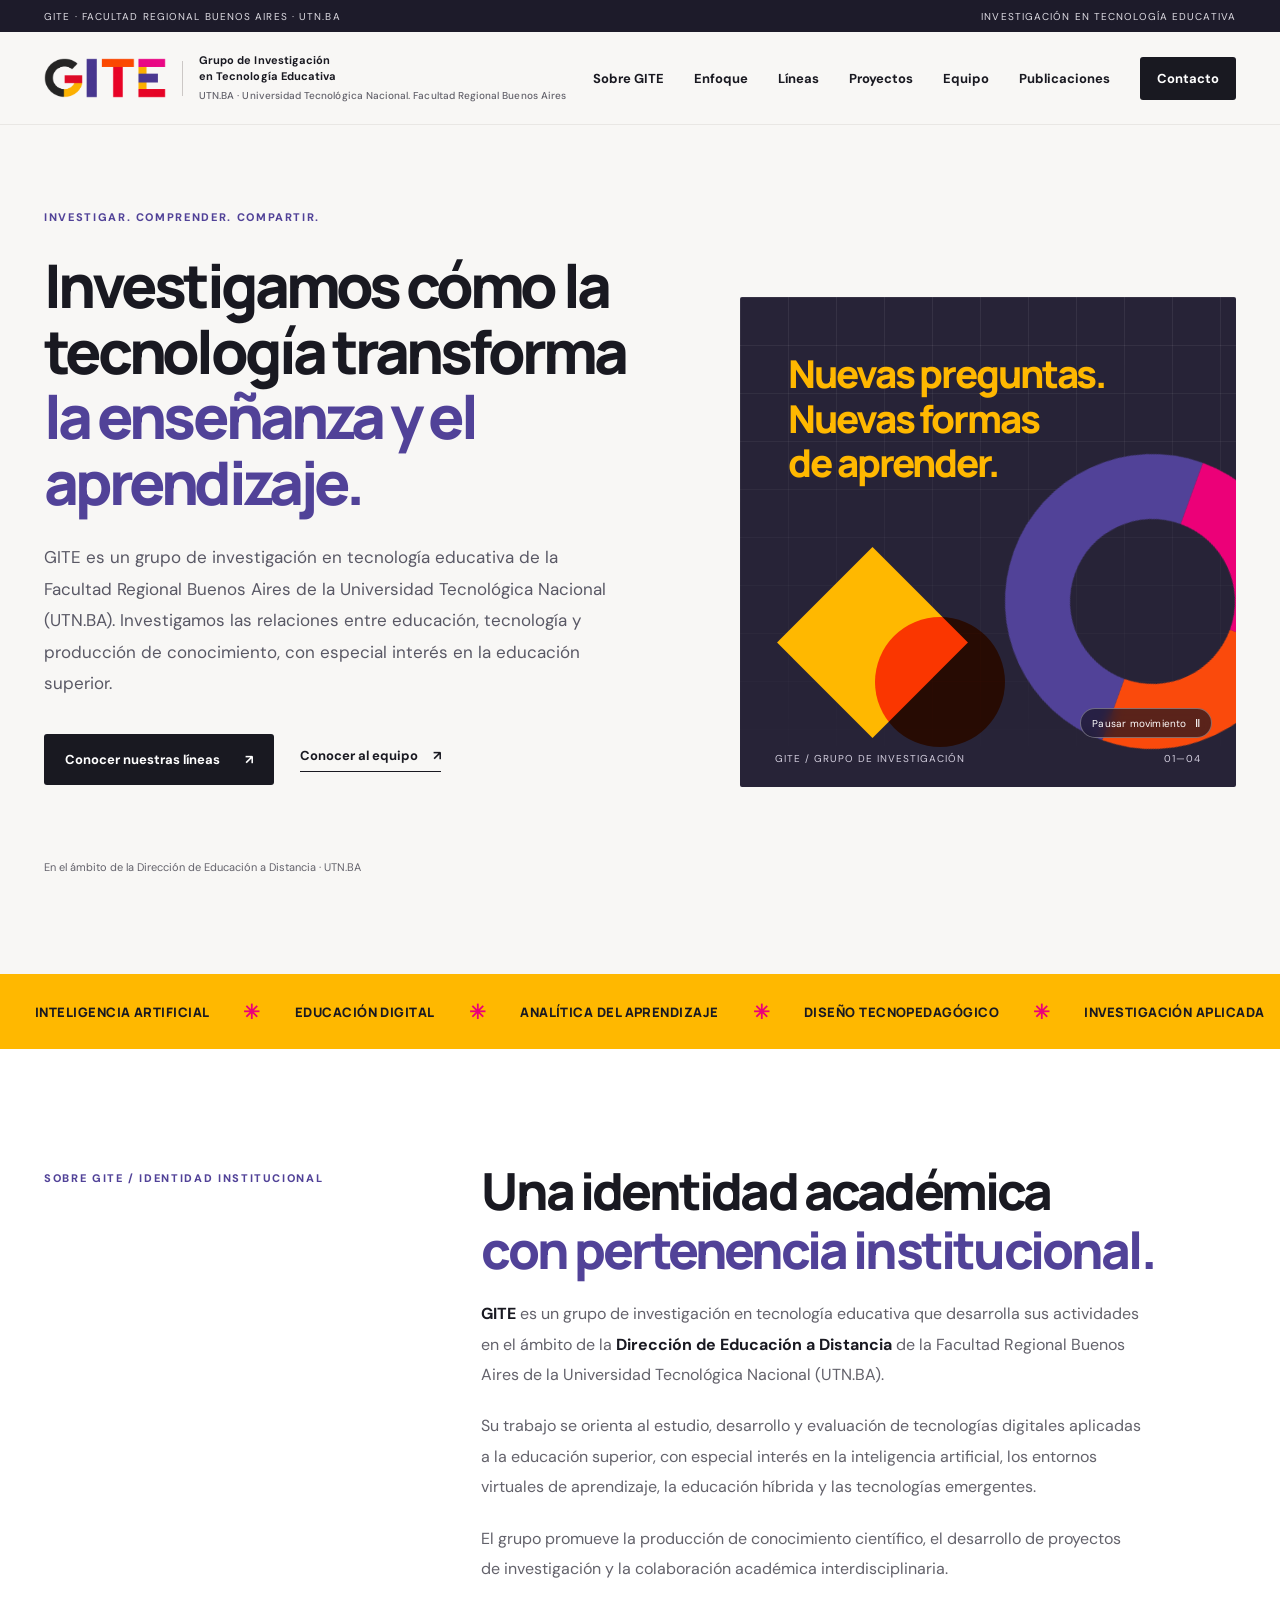
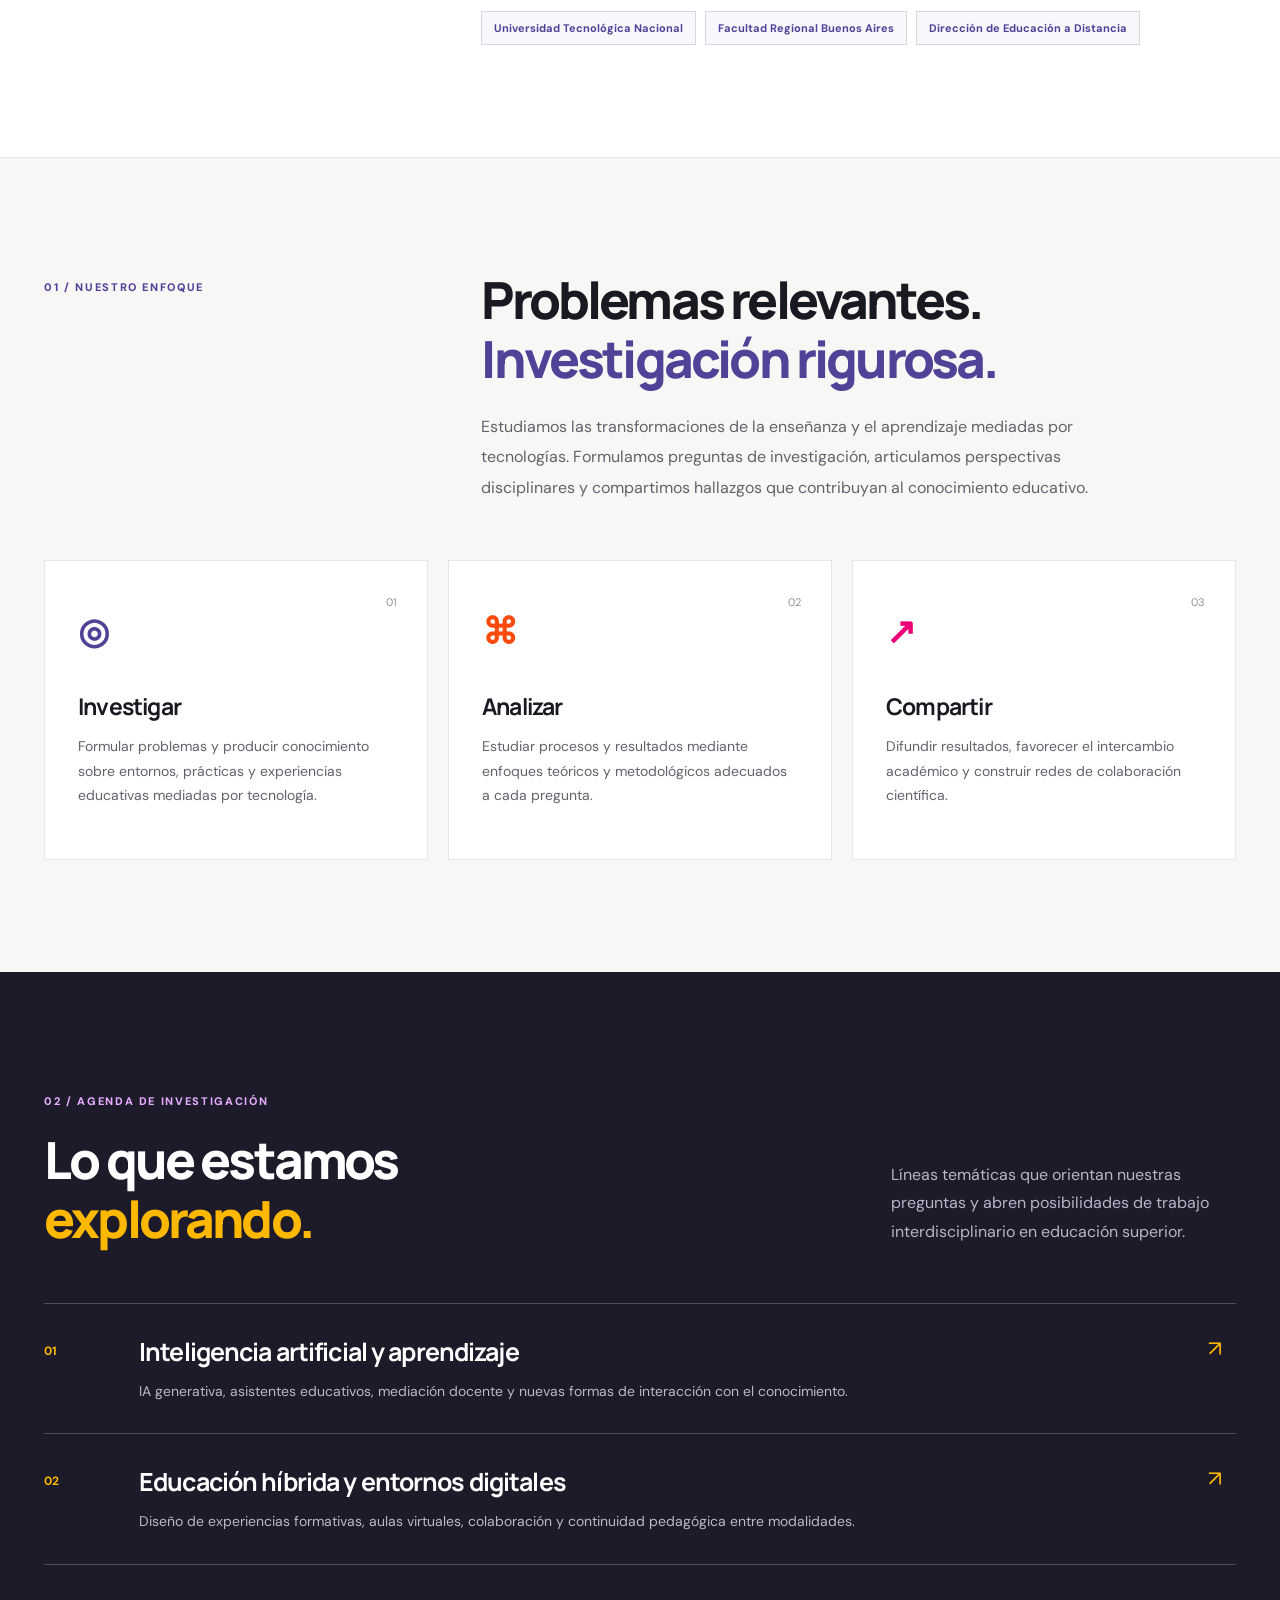
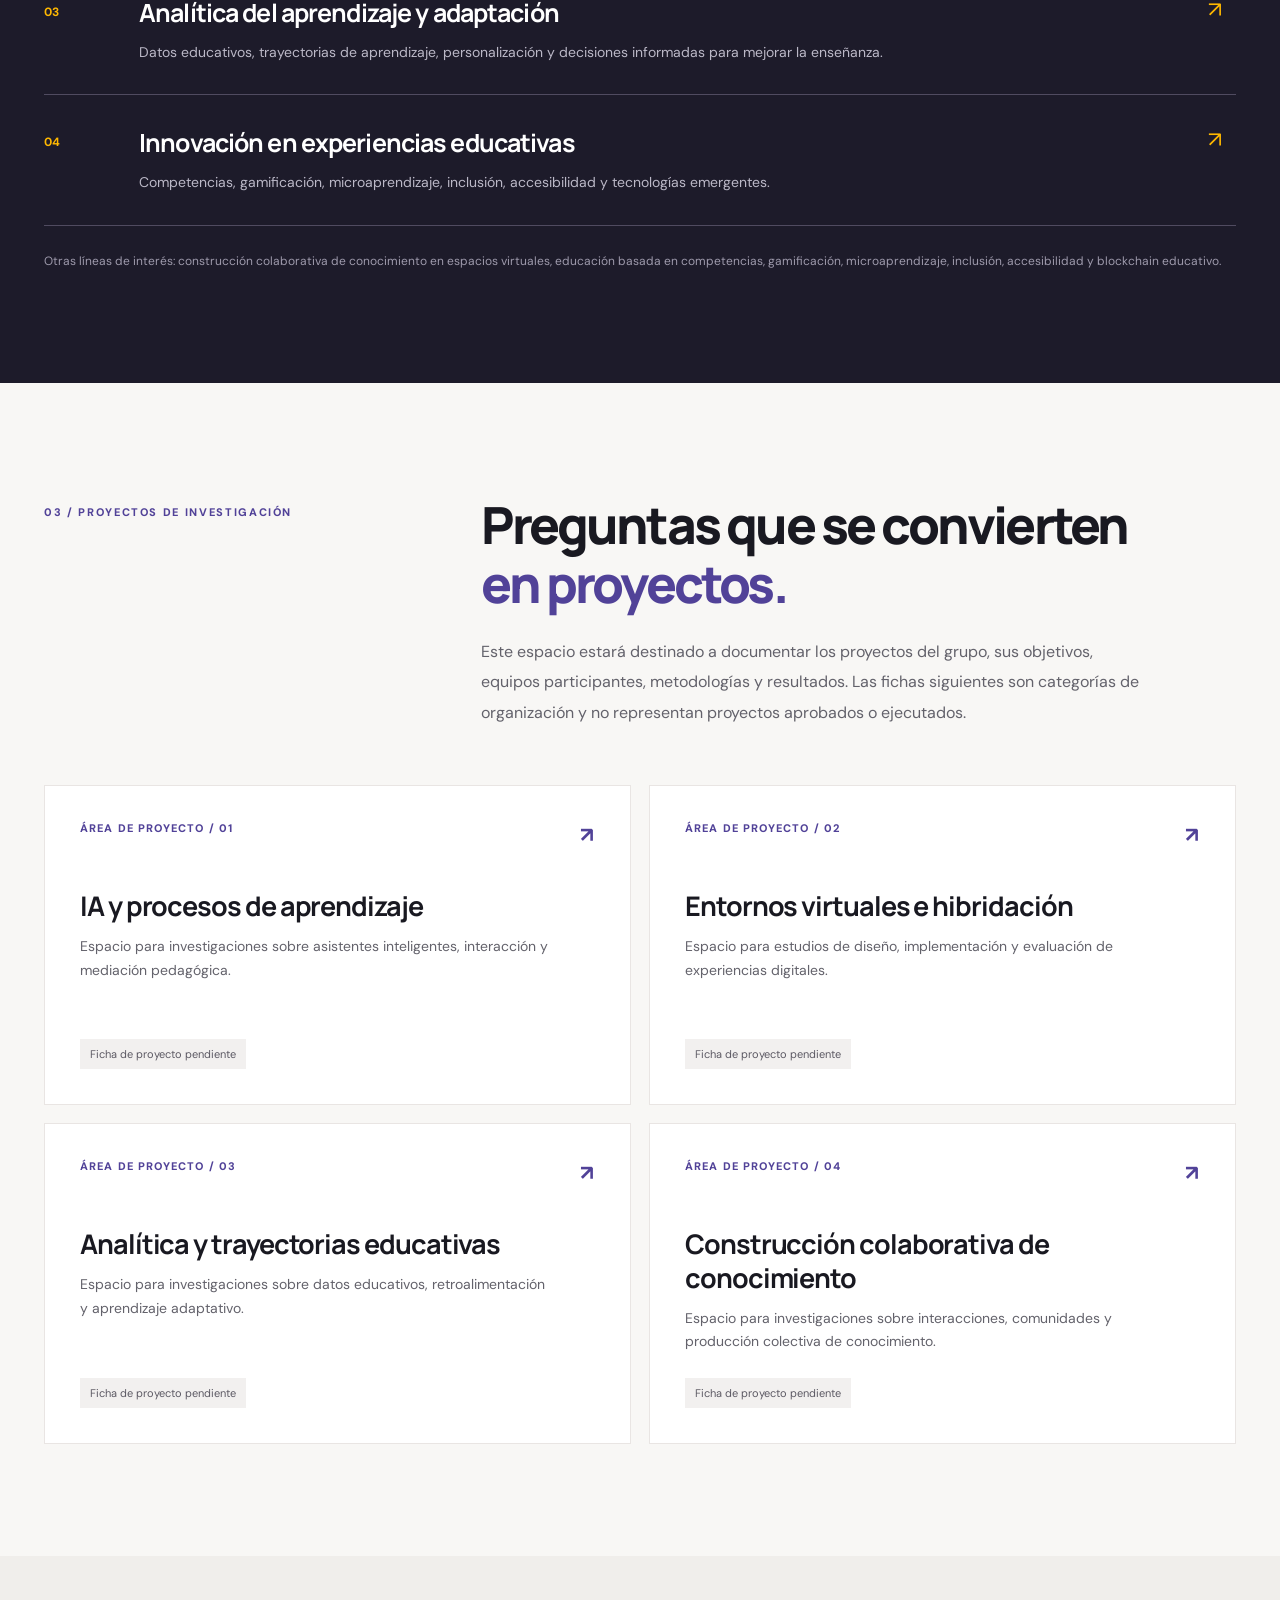
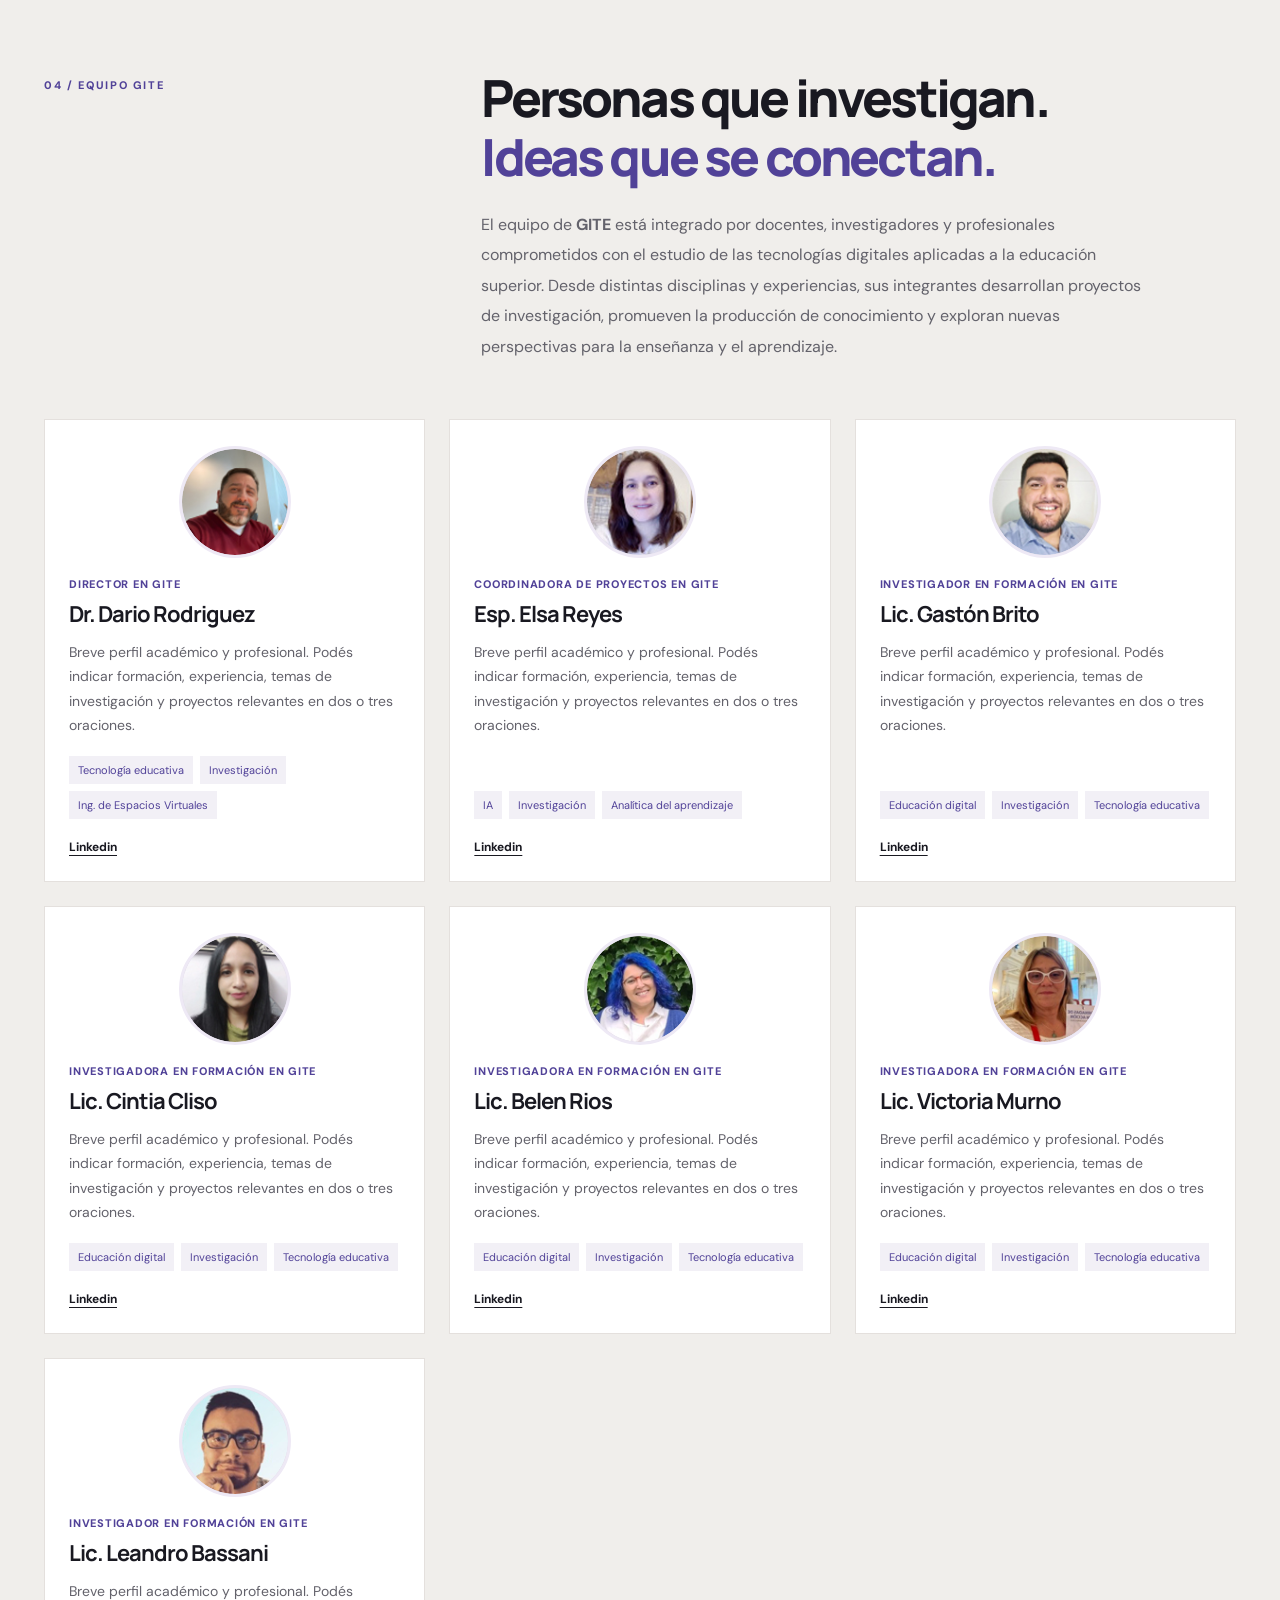
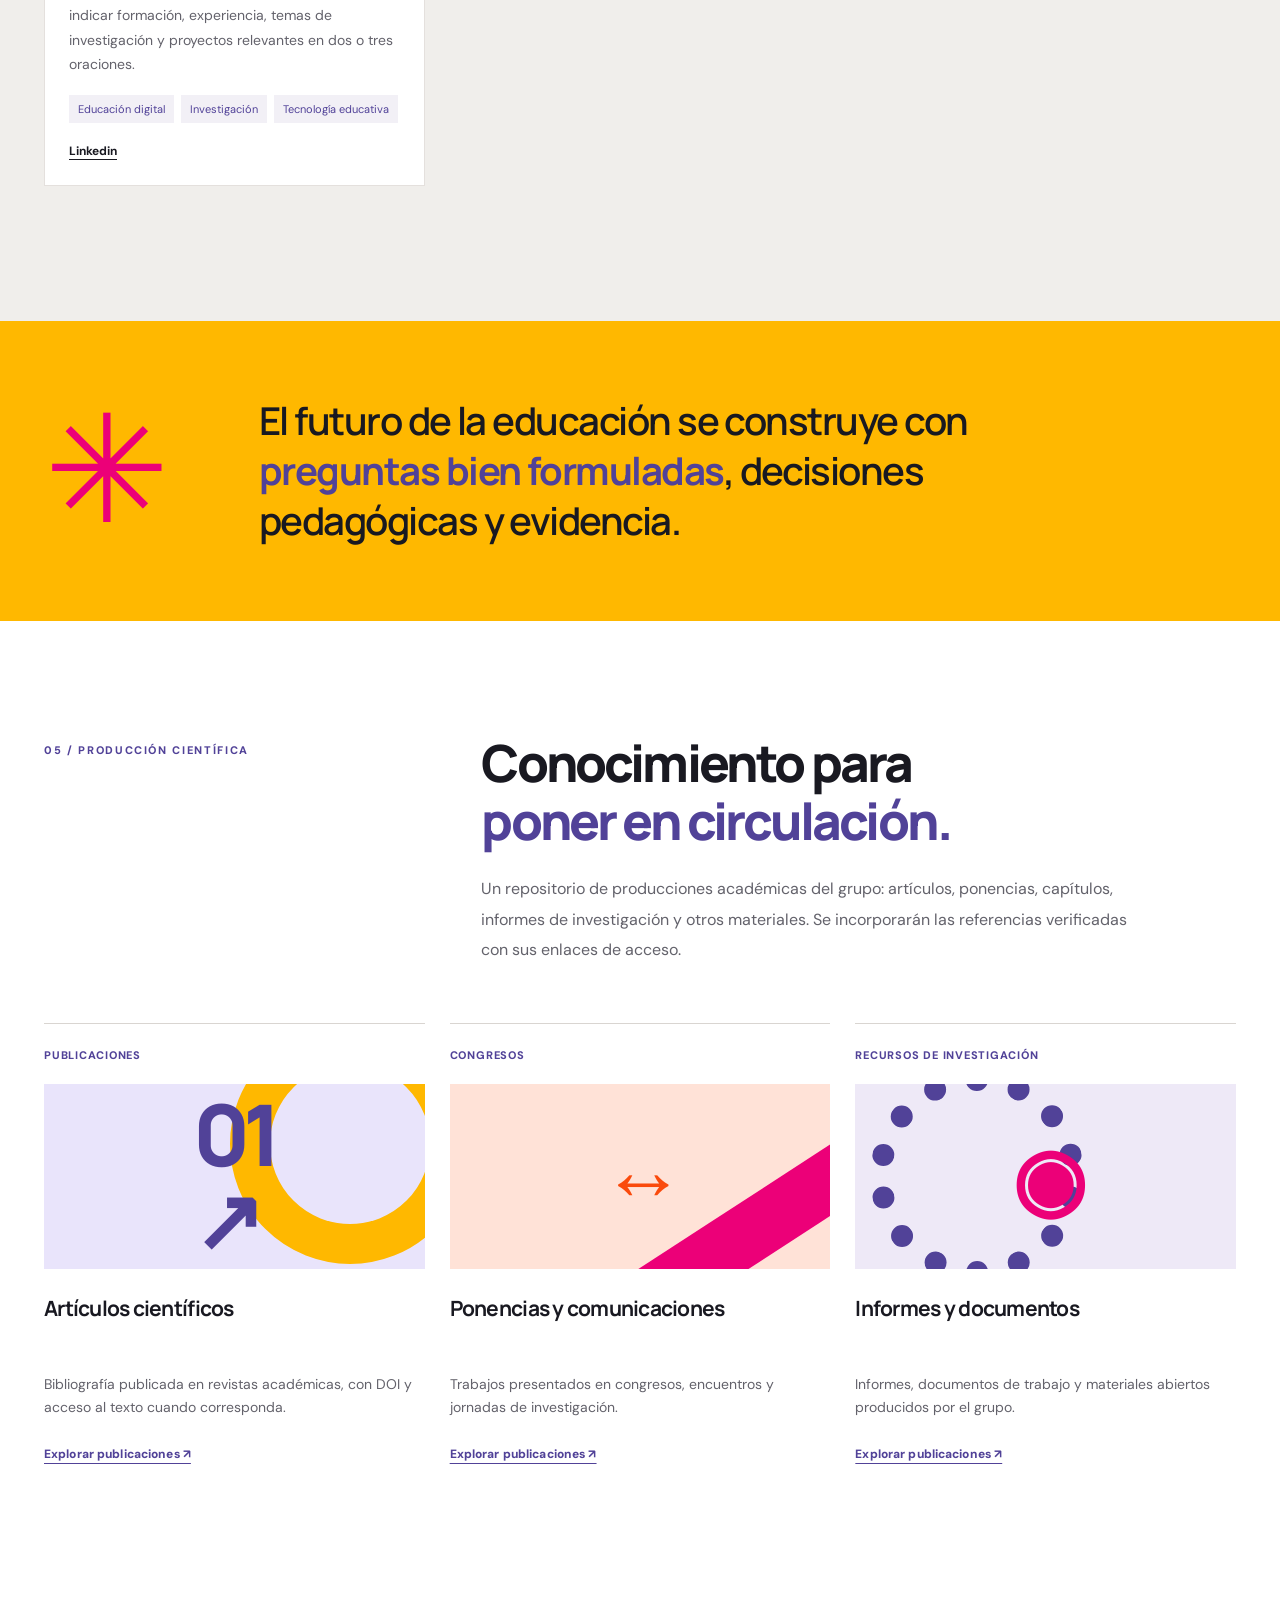
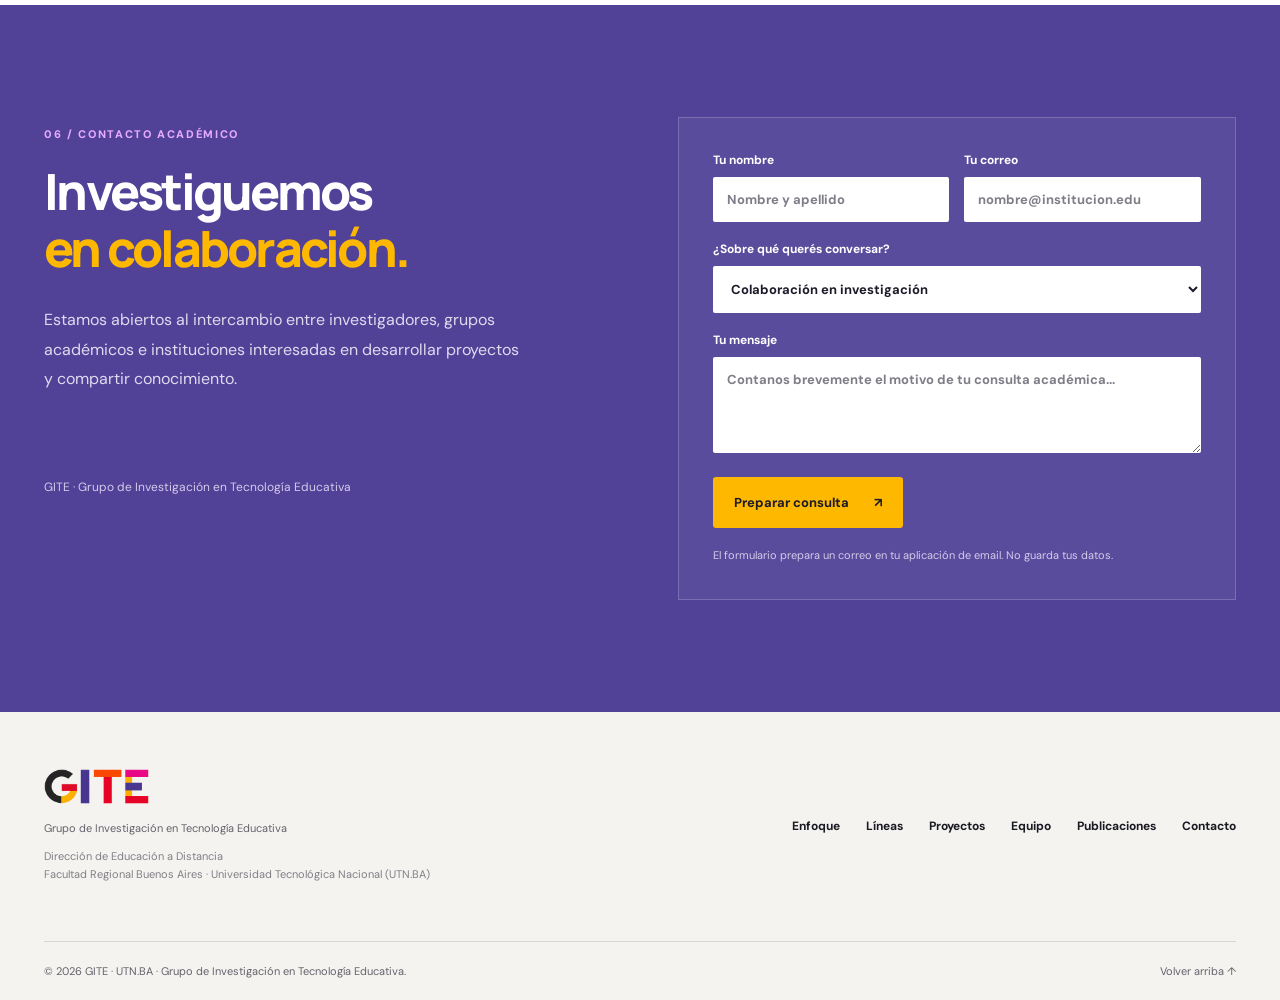
==== index.html @ fe35fd87 "Fix HTML structure and content in index.html" ====
<!DOCTYPE html>

<html lang="es-AR">
<head>
<meta charset="utf-8"/>
<meta content="width=device-width,initial-scale=1" name="viewport"/>
<meta content="#f8f7f5" name="theme-color"/>
<meta content="GITE, grupo de investigación en tecnología educativa de la Dirección de Educación a Distancia de la Facultad Regional Buenos Aires de la Universidad Tecnológica Nacional (UTN.BA)." name="description"/>
<meta content="website" property="og:type"/>
<meta content="GITE — Grupo de Investigación en Tecnología Educativa" property="og:title"/>
<meta content="Grupo de investigación de UTN.BA: líneas de investigación, proyectos, publicaciones y equipo de GITE." property="og:description"/>
<title>GITE — Investigación y Tecnología Educativa</title>
<link href="assets/favicon.svg" rel="icon" type="image/svg+xml"/>
<link href="styles.css" rel="stylesheet"/>
<script defer="" src="config.js"></script>
<script defer="" src="equipo.js"></script>
<script defer="" src="script.js"></script>
</head>
<body>
<a class="skip" href="#contenido">Saltar al contenido</a>
<div class="topline"><span>GITE · Facultad Regional Buenos Aires · UTN.BA</span><span>Investigación en tecnología educativa</span></div>
<header class="site-header" id="inicio">
<div class="container nav-bar">
<a aria-label="GITE, ir al inicio" class="brand" href="#inicio"><img alt="GITE" height="60" src="assets/gite-logo.png" width="170"/><span class="brand-divider"></span><span class="brand-caption">Grupo de Investigación<br/>en Tecnología Educativa<small>UTN.BA · Universidad Tecnológica Nacional. Facultad Regional Buenos Aires</small></span></a>
<button aria-controls="site-nav" aria-expanded="false" aria-label="Abrir menú" class="menu-toggle" type="button"><span></span><span></span><span></span></button>
<nav aria-label="Navegación principal" class="nav" id="site-nav"><a href="#sobre-gite">Sobre GITE</a><a href="#enfoque">Enfoque</a><a href="#investigacion">Líneas</a><a href="#proyectos">Proyectos</a><a href="#equipo">Equipo</a><a href="#publicaciones">Publicaciones</a><a class="nav-cta" href="#contacto">Contacto</a></nav>
</div>
</header>
<main id="contenido">
<section class="hero section-pad">
<div class="container hero-layout">
<div class="hero-content reveal">
<div class="eyebrow">INVESTIGAR. COMPRENDER. COMPARTIR.</div>
<h1>Investigamos cómo la tecnología transforma <em>la enseñanza y el aprendizaje.</em></h1>
<p class="hero-lead">GITE es un grupo de investigación en tecnología educativa de la Facultad Regional Buenos Aires de la Universidad Tecnológica Nacional (UTN.BA). Investigamos las relaciones entre educación, tecnología y producción de conocimiento, con especial interés en la educación superior.</p>
<div class="hero-actions"><a class="btn btn-dark" href="#investigacion">Conocer nuestras líneas <span aria-hidden="true">↗</span></a><a class="text-link" href="#equipo">Conocer al equipo <span aria-hidden="true">↗</span></a></div>
<div class="hero-bottom">En el ámbito de la Dirección de Educación a Distancia · UTN.BA</div>
</div>
<div aria-hidden="true" class="hero-visual reveal">
<div class="visual-grid"></div>
<div class="visual-title"><span class="visual-line">Nuevas preguntas.</span><span class="visual-line accent">Nuevas formas</span><span class="visual-line">de aprender.</span></div>
<div class="shape shape-one"></div><div class="shape shape-two"></div><div class="shape shape-three"></div>
<button type="button" class="motion-toggle" aria-pressed="false" aria-label="Pausar animación de las figuras">Pausar movimiento <span aria-hidden="true">Ⅱ</span></button><div class="visual-bottom"><span>GITE / GRUPO DE INVESTIGACIÓN</span><span>01—04</span></div>
</div>
</div>
</section>
<div aria-label="Áreas de trabajo" class="ticker"><div class="ticker-inner"><span>INTELIGENCIA ARTIFICIAL</span><i>✳</i><span>EDUCACIÓN DIGITAL</span><i>✳</i><span>ANALÍTICA DEL APRENDIZAJE</span><i>✳</i><span>DISEÑO TECNOPEDAGÓGICO</span><i>✳</i><span>INVESTIGACIÓN APLICADA</span></div></div><section aria-labelledby="sobre-gite-title" class="about-institution section-pad" id="sobre-gite"><div class="container"><div class="section-intro reveal"><div class="section-label">SOBRE GITE / IDENTIDAD INSTITUCIONAL</div><div><h2 id="sobre-gite-title">Una identidad académica<br/><span>con pertenencia institucional.</span></h2><p><strong>GITE</strong> es un grupo de investigación en tecnología educativa que desarrolla sus actividades en el ámbito de la <strong>Dirección de Educación a Distancia</strong> de la Facultad Regional Buenos Aires de la Universidad Tecnológica Nacional (UTN.BA).</p><p>Su trabajo se orienta al estudio, desarrollo y evaluación de tecnologías digitales aplicadas a la educación superior, con especial interés en la inteligencia artificial, los entornos virtuales de aprendizaje, la educación híbrida y las tecnologías emergentes.</p><p>El grupo promueve la producción de conocimiento científico, el desarrollo de proyectos de investigación y la colaboración académica interdisciplinaria.</p><div class="institution-tags"><span>Universidad Tecnológica Nacional</span><span>Facultad Regional Buenos Aires</span><span>Dirección de Educación a Distancia</span></div></div></div></div></section>
<section class="section-pad" id="enfoque"><div class="container"><div class="section-intro reveal"><div class="section-label">01 / NUESTRO ENFOQUE</div><div><h2>Problemas relevantes.<br/><span>Investigación rigurosa.</span></h2><p>Estudiamos las transformaciones de la enseñanza y el aprendizaje mediadas por tecnologías. Formulamos preguntas de investigación, articulamos perspectivas disciplinares y compartimos hallazgos que contribuyan al conocimiento educativo.</p></div></div><div class="principles"><article class="principle reveal"><span class="principle-no">01</span><div class="principle-icon purple">◎</div><h3>Investigar</h3><p>Formular problemas y producir conocimiento sobre entornos, prácticas y experiencias educativas mediadas por tecnología.</p></article><article class="principle reveal"><span class="principle-no">02</span><div class="principle-icon orange">⌘</div><h3>Analizar</h3><p>Estudiar procesos y resultados mediante enfoques teóricos y metodológicos adecuados a cada pregunta.</p></article><article class="principle reveal"><span class="principle-no">03</span><div class="principle-icon pink">↗</div><h3>Compartir</h3><p>Difundir resultados, favorecer el intercambio académico y construir redes de colaboración científica.</p></article></div></div></section>
<section class="research section-pad" id="investigacion"><div class="container"><div class="research-top reveal"><div><div class="section-label light">02 / AGENDA DE INVESTIGACIÓN</div><h2>Lo que estamos<br/><em>explorando.</em></h2></div><p>Líneas temáticas que orientan nuestras preguntas y abren posibilidades de trabajo interdisciplinario en educación superior.</p></div><div class="research-list"><article class="research-item reveal"><span class="research-index">01</span><div><h3>Inteligencia artificial y aprendizaje</h3><p>IA generativa, asistentes educativos, mediación docente y nuevas formas de interacción con el conocimiento.</p></div><span class="research-mark">↗</span></article><article class="research-item reveal"><span class="research-index">02</span><div><h3>Educación híbrida y entornos digitales</h3><p>Diseño de experiencias formativas, aulas virtuales, colaboración y continuidad pedagógica entre modalidades.</p></div><span class="research-mark">↗</span></article><article class="research-item reveal"><span class="research-index">03</span><div><h3>Analítica del aprendizaje y adaptación</h3><p>Datos educativos, trayectorias de aprendizaje, personalización y decisiones informadas para mejorar la enseñanza.</p></div><span class="research-mark">↗</span></article><article class="research-item reveal"><span class="research-index">04</span><div><h3>Innovación en experiencias educativas</h3><p>Competencias, gamificación, microaprendizaje, inclusión, accesibilidad y tecnologías emergentes.</p></div><span class="research-mark">↗</span></article></div><p class="research-note">Otras líneas de interés: construcción colaborativa de conocimiento en espacios virtuales, educación basada en competencias, gamificación, microaprendizaje, inclusión, accesibilidad y blockchain educativo.</p></div></section>
<section class="section-pad" id="proyectos"><div class="container"><div class="section-intro reveal"><div class="section-label">03 / PROYECTOS DE INVESTIGACIÓN</div><div><h2>Preguntas que se convierten<br/><span>en proyectos.</span></h2><p>Este espacio estará destinado a documentar los proyectos del grupo, sus objetivos, equipos participantes, metodologías y resultados. Las fichas siguientes son categorías de organización y no representan proyectos aprobados o ejecutados.</p></div></div><div class="services"><article class="service-card reveal"><div class="service-top"><span>ÁREA DE PROYECTO / 01</span><span>↗</span></div><h3>IA y procesos de aprendizaje</h3><p>Espacio para investigaciones sobre asistentes inteligentes, interacción y mediación pedagógica.</p><div class="tag-list"><span>Ficha de proyecto pendiente</span></div></article><article class="service-card reveal"><div class="service-top"><span>ÁREA DE PROYECTO / 02</span><span>↗</span></div><h3>Entornos virtuales e hibridación</h3><p>Espacio para estudios de diseño, implementación y evaluación de experiencias digitales.</p><div class="tag-list"><span>Ficha de proyecto pendiente</span></div></article><article class="service-card reveal"><div class="service-top"><span>ÁREA DE PROYECTO / 03</span><span>↗</span></div><h3>Analítica y trayectorias educativas</h3><p>Espacio para investigaciones sobre datos educativos, retroalimentación y aprendizaje adaptativo.</p><div class="tag-list"><span>Ficha de proyecto pendiente</span></div></article><article class="service-card reveal"><div class="service-top"><span>ÁREA DE PROYECTO / 04</span><span>↗</span></div><h3>Construcción colaborativa de conocimiento</h3><p>Espacio para investigaciones sobre interacciones, comunidades y producción colectiva de conocimiento.</p><div class="tag-list"><span>Ficha de proyecto pendiente</span></div></article></div></div></section>
<section aria-labelledby="equipo-title" class="team section-pad" id="equipo">
<div class="container">
<div class="section-intro reveal"><div class="section-label">04 / EQUIPO GITE</div><div><h2 id="equipo-title">Personas que investigan.<br/><span>Ideas que se conectan.</span></h2><p>El equipo de <strong>GITE</strong> está integrado por docentes, investigadores y profesionales comprometidos con el estudio de las tecnologías digitales aplicadas a la educación superior. Desde distintas disciplinas y experiencias, sus integrantes desarrollan proyectos de investigación, promueven la producción de conocimiento y exploran nuevas perspectivas para la enseñanza y el aprendizaje.</p></div></div>
<div aria-live="polite" class="team-grid" id="team-grid"></div>
<p class="team-footnote"></p>
</div>
</section>
<section class="manifesto"><div class="container manifesto-layout"><div aria-hidden="true" class="manifesto-symbol">✳</div><p>El futuro de la educación se construye con <strong>preguntas bien formuladas</strong>, decisiones pedagógicas y evidencia.</p></div></section>
<section class="section-pad perspectives" id="publicaciones"><div class="container"><div class="section-intro reveal"><div class="section-label">05 / PRODUCCIÓN CIENTÍFICA</div><div><h2>Conocimiento para<br/><span>poner en circulación.</span></h2><p>Un repositorio de producciones académicas del grupo: artículos, ponencias, capítulos, informes de investigación y otros materiales. Se incorporarán las referencias verificadas con sus enlaces de acceso.</p></div></div><div class="insight-grid"><article class="insight-card reveal"><span class="insight-category">PUBLICACIONES</span><div aria-hidden="true" class="insight-art art-1"><span>01<br/>↗</span></div><a aria-label="Explorar Artículos científicos" class="publication-card-link" href="articulos-cientificos.html"><h3>Artículos científicos</h3></a><p>Bibliografía publicada en revistas académicas, con DOI y acceso al texto cuando corresponda.</p><a class="publication-card-cta" href="articulos-cientificos.html">Explorar publicaciones ↗</a></article><article class="insight-card reveal"><span class="insight-category">CONGRESOS</span><div aria-hidden="true" class="insight-art art-2"><span>↔</span></div><a aria-label="Explorar Ponencias y comunicaciones" class="publication-card-link" href="ponencias-comunicaciones.html"><h3>Ponencias y comunicaciones</h3></a><p>Trabajos presentados en congresos, encuentros y jornadas de investigación.</p><a class="publication-card-cta" href="ponencias-comunicaciones.html">Explorar publicaciones ↗</a></article><article class="insight-card reveal"><span class="insight-category">RECURSOS DE INVESTIGACIÓN</span><div aria-hidden="true" class="insight-art art-3"><span>◉</span></div><a aria-label="Explorar Informes y documentos" class="publication-card-link" href="informes-documentos.html"><h3>Informes y documentos</h3></a><p>Informes, documentos de trabajo y materiales abiertos producidos por el grupo.</p><a class="publication-card-cta" href="informes-documentos.html">Explorar publicaciones ↗</a></article></div><p class="editor-note"></p></div></section>
<section class="contact section-pad" id="contacto"><div class="container contact-layout"><div class="reveal"><div class="section-label light">06 / CONTACTO ACADÉMICO</div><h2>Investiguemos<br/><em>en colaboración.</em></h2><p>Estamos abiertos al intercambio entre investigadores, grupos académicos e instituciones interesadas en desarrollar proyectos y compartir conocimiento.</p><div class="contact-mini">GITE · Grupo de Investigación en Tecnología Educativa</div></div><form class="contact-form reveal" id="contact-form"><div class="form-row"><label>Tu nombre<input autocomplete="name" name="nombre" placeholder="Nombre y apellido" required="" type="text"/></label><label>Tu correo<input autocomplete="email" name="email" placeholder="nombre@institucion.edu" required="" type="email"/></label></div><label>¿Sobre qué querés conversar?<select name="tema"><option>Colaboración en investigación</option><option>Proyecto interinstitucional</option><option>Publicaciones y congresos</option><option>Participación académica</option><option>Otra consulta</option></select></label><label>Tu mensaje<textarea name="mensaje" placeholder="Contanos brevemente el motivo de tu consulta académica..." required="" rows="4"></textarea></label><button class="btn btn-light" type="submit">Preparar consulta <span aria-hidden="true">↗</span></button><p aria-live="polite" class="form-hint" id="form-status" role="status">El formulario prepara un correo en tu aplicación de email. No guarda tus datos.</p></form></div></section>
</main>
<footer class="footer"><div class="container footer-main"><div class="footer-brand"><img alt="GITE" height="50" src="assets/gite-logo.png" width="136"/><p>Grupo de Investigación en Tecnología Educativa</p><p class="footer-institution">Dirección de Educación a Distancia<br/>Facultad Regional Buenos Aires · Universidad Tecnológica Nacional (UTN.BA)</p></div><div class="footer-links"><a href="#enfoque">Enfoque</a><a href="#investigacion">Líneas</a><a href="#proyectos">Proyectos</a><a href="#equipo">Equipo</a><a href="#publicaciones">Publicaciones</a><a href="#contacto">Contacto</a></div></div><div class="container footer-bottom"><span>© <span id="year"></span> GITE · UTN.BA · Grupo de Investigación en Tecnología Educativa.</span><a href="#inicio">Volver arriba ↑</a></div></footer>
</body>
</html>
---- styles.css ----
@import url('https://fonts.googleapis.com/css2?family=DM+Sans:wght@400;500;600;700&family=Manrope:wght@400;500;600;700;800&display=swap');
:root{--ink:#191921;--muted:#63626b;--off:#f8f7f5;--white:#fff;--violet:#514298;--pink:#ec0078;--orange:#fa4a0c;--yellow:#ffb800;--night:#1d1b2a;--border:#dedbd8}*{box-sizing:border-box}html{scroll-behavior:smooth;scroll-padding-top:105px}body{margin:0;color:var(--ink);background:var(--off);font-family:'DM Sans',Arial,sans-serif;-webkit-font-smoothing:antialiased}a{color:inherit;text-decoration:none}button,input,textarea,select{font:inherit}button,a,input,textarea,select{-webkit-tap-highlight-color:transparent}a:focus-visible,button:focus-visible,input:focus-visible,select:focus-visible,textarea:focus-visible{outline:3px solid var(--pink);outline-offset:4px}.container{width:min(1200px,calc(100% - 88px));margin:auto}.section-pad{padding:112px 0}.topline{min-height:32px;display:flex;align-items:center;justify-content:space-between;background:var(--night);color:#dedce3;padding:0 max(44px,calc((100vw - 1200px)/2));font-size:10px;letter-spacing:.11em;text-transform:uppercase}.site-header{position:sticky;top:0;z-index:20;background:rgba(248,247,245,.97);border-bottom:1px solid #e9e7e4;backdrop-filter:blur(16px)}.nav-bar{height:92px;display:flex;align-items:center;justify-content:space-between;gap:20px}.brand{display:flex;align-items:center;gap:16px;flex-shrink:0}.brand img{width:122px;height:auto;display:block}.brand-divider{height:35px;width:1px;background:#ccc8c6}.brand-caption{font-weight:700;font-size:11px;line-height:1.4;letter-spacing:.005em}.nav{display:flex;gap:30px;align-items:center}.nav>a{font-size:13px;font-weight:700;transition:color .2s}.nav>a:hover{color:var(--violet)}.nav .nav-cta{background:var(--ink);color:white;border-radius:3px;padding:13px 17px}.nav .nav-cta:hover{color:white;background:var(--violet)}.menu-toggle{display:none}.skip{position:absolute;left:10px;top:-60px;background:white;z-index:50;padding:12px}.skip:focus{top:10px}.hero{padding-top:85px;padding-bottom:100px}.hero-layout{display:grid;grid-template-columns:1.12fr .88fr;align-items:center;gap:65px}.eyebrow,.section-label{font-size:11px;letter-spacing:.15em;font-weight:800;color:var(--violet)}.eyebrow{display:flex;align-items:center;gap:12px}.eyebrow-line{display:inline-block;height:2px;width:26px;background:var(--orange)}h1,h2,h3,p{margin-top:0}h1,h2,h3{font-family:Manrope,Arial,sans-serif}h1{font-size:clamp(43px,4.7vw,72px);line-height:1.09;letter-spacing:-.065em;font-weight:800;margin:29px 0 27px}h1 em{color:var(--violet);font-style:normal}h2{font-size:clamp(37px,4vw,59px);line-height:1.14;letter-spacing:-.055em;margin:0;font-weight:800}h2 span{color:var(--violet)}.hero-lead{color:#595865;font-size:17px;line-height:1.85;max-width:570px}.hero-actions{display:flex;align-items:center;gap:26px;margin-top:35px;flex-wrap:wrap}.btn{border:0;display:inline-flex;align-items:center;justify-content:space-between;gap:25px;padding:17px 21px;font-weight:700;font-size:13px;cursor:pointer;border-radius:3px;transition:transform .2s,background .2s}.btn:hover{transform:translateY(-2px)}.btn-dark{background:var(--ink);color:white}.btn-dark:hover{background:var(--violet)}.btn-light{background:var(--yellow);color:var(--night)}.btn-light:hover{background:#ffd15b}.text-link{font-weight:700;font-size:13px;border-bottom:1px solid var(--ink);padding-bottom:7px}.text-link span{margin-left:12px}.hero-bottom{margin-top:75px;font-size:11px;color:var(--muted);display:flex;align-items:center;gap:9px}.mini-dot{width:7px;height:7px;border-radius:100%;background:var(--pink)}.hero-visual{min-height:490px;overflow:hidden;position:relative;background:#272337;color:white;border-radius:2px}.visual-grid{position:absolute;inset:0;background-image:linear-gradient(#ffffff12 1px,transparent 1px),linear-gradient(90deg,#ffffff12 1px,transparent 1px);background-size:48px 48px;mask-image:linear-gradient(to bottom,black,transparent)}.visual-title{position:absolute;top:55px;left:48px;z-index:3;font:800 clamp(31px,3vw,44px)/1.16 Manrope;letter-spacing:-.055em}.visual-title span{color:var(--yellow)}.shape{position:absolute}.shape-one{width:295px;height:295px;border:65px solid var(--violet);border-right-color:var(--pink);border-bottom-color:var(--orange);border-radius:50%;right:-64px;bottom:38px;transform:rotate(-25deg)}.shape-two{height:135px;width:135px;background:var(--yellow);left:65px;bottom:77px;transform:rotate(45deg)}.shape-three{height:130px;width:130px;background:var(--orange);left:135px;bottom:40px;mix-blend-mode:multiply;border-radius:50%}.visual-bottom{position:absolute;bottom:22px;left:35px;right:35px;display:flex;justify-content:space-between;font-size:10px;letter-spacing:.1em;color:#d4cfdf}.ticker{background:var(--yellow);padding:24px 0;overflow:hidden}.ticker-inner{width:max-content;min-width:100%;display:flex;justify-content:space-around;align-items:center;gap:34px;padding:0 35px;font:800 13px Manrope;letter-spacing:.035em}.ticker-inner i{font-size:20px;font-style:normal;color:var(--pink)}.section-intro{display:grid;grid-template-columns:1fr 2fr;gap:60px;margin-bottom:57px}.section-intro p{margin:25px 0 0;max-width:660px;line-height:1.9;color:var(--muted);font-size:16px}.section-label{padding-top:10px}.principles{display:grid;grid-template-columns:repeat(3,1fr);gap:20px}.principle{background:white;min-height:300px;padding:33px;border:1px solid #e8e5e2;position:relative}.principle-no{font-size:11px;color:#918f99;position:absolute;right:30px;top:34px}.principle-icon{font:700 36px Manrope;margin:12px 0 35px}.purple{color:var(--violet)}.orange{color:var(--orange)}.pink{color:var(--pink)}.principle h3{font-size:23px;letter-spacing:-.035em;margin-bottom:12px}.principle p{line-height:1.75;color:var(--muted);font-size:14px;margin:0}.research{background:var(--night);color:#fff}.research-top{display:flex;justify-content:space-between;align-items:end;gap:50px;margin-bottom:56px}.research-top h2 em,.contact h2 em{color:var(--yellow);font-style:normal}.research-top p{color:#b8b5c6;max-width:345px;line-height:1.8;margin:0}.section-label.light{color:#e6abff;margin-bottom:22px}.research-item{display:grid;grid-template-columns:75px 1fr 28px;gap:20px;align-items:start;border-top:1px solid #504b60;padding:30px 0}.research-item:last-child{border-bottom:1px solid #504b60}.research-index{color:var(--yellow);font-size:12px;font-weight:700;padding-top:9px}.research-item h3{font-size:25px;letter-spacing:-.035em;margin-bottom:10px}.research-item p{max-width:750px;color:#bbb8c7;line-height:1.75;margin:0;font-size:14px}.research-mark{color:var(--yellow);font-size:22px}.research-note{font-size:12px;line-height:1.7;color:#9e9aac;margin:25px 0 0}.services{display:grid;grid-template-columns:repeat(2,1fr);gap:18px}.service-card{min-height:320px;background:white;border:1px solid #e9e5e3;padding:35px;display:flex;flex-direction:column;transition:transform .2s,border-color .2s}.service-card:hover{transform:translateY(-4px);border-color:var(--violet)}.service-top{display:flex;justify-content:space-between;color:var(--violet);font-size:11px;letter-spacing:.1em;font-weight:800}.service-top span:last-child{font-size:21px}.service-card h3{margin:40px 0 12px;max-width:440px;font-size:27px;line-height:1.25;letter-spacing:-.04em}.service-card p{line-height:1.7;color:var(--muted);font-size:14px;max-width:475px}.tag-list{display:flex;gap:7px;flex-wrap:wrap;margin-top:auto;padding-top:10px}.tag-list span{background:#f2f0ef;padding:8px 10px;font-size:11px;color:#5c5963}.manifesto{background:var(--yellow);padding:75px 0}.manifesto-layout{display:grid;grid-template-columns:180px 1fr;gap:35px;align-items:center}.manifesto-symbol{font-size:150px;line-height:1;color:var(--pink)}.manifesto p{font:600 clamp(26px,3vw,45px)/1.3 Manrope;letter-spacing:-.04em;margin:0;max-width:850px}.manifesto strong{color:var(--violet)}.perspectives{background:white}.insight-grid{display:grid;grid-template-columns:repeat(3,1fr);gap:25px}.insight-card{border-top:1px solid #d9d5d1;padding-top:19px}.insight-category{font-size:11px;font-weight:800;letter-spacing:.07em;color:var(--violet)}.insight-art{height:185px;margin:20px 0 25px;overflow:hidden;display:flex;align-items:center;justify-content:center;position:relative}.insight-art span{font:800 85px/1 Manrope;letter-spacing:-.08em;z-index:2}.art-1{background:#e9e4fb;color:var(--violet)}.art-1:before{content:'';position:absolute;width:160px;height:160px;border:40px solid #ffb800;border-radius:50%;right:-45px;top:-60px}.art-2{background:#ffe2d7;color:var(--orange)}.art-2:before{content:'';position:absolute;width:250px;height:60px;background:var(--pink);transform:rotate(-33deg);right:-50px;bottom:10px}.art-3{background:#eee9f7;color:var(--pink)}.art-3:before{content:'';position:absolute;width:170px;height:170px;border:22px dotted var(--violet);border-radius:50%;left:15px}.insight-card h3{font-size:21px;line-height:1.35;letter-spacing:-.035em;min-height:58px}.insight-card p{color:var(--muted);font-size:14px;line-height:1.7}.editor-note{color:#87818a;font-size:11px;margin:30px 0 0;line-height:1.6}.contact{background:var(--violet);color:white}.contact-layout{display:grid;grid-template-columns:1fr 1fr;gap:75px}.contact h2{font-size:clamp(36px,3.9vw,57px)}.contact-layout>div>p{font-size:16px;line-height:1.85;color:#e1daef;max-width:480px;margin-top:28px}.contact-mini{margin-top:85px;color:#d6caea;font-size:12px}.contact-form{background:#ffffff0d;border:1px solid #ffffff30;padding:34px;display:flex;flex-direction:column;gap:19px}.contact-form label{display:flex;flex-direction:column;gap:9px;font-size:12px;font-weight:700}.form-row{display:grid;grid-template-columns:1fr 1fr;gap:15px}.contact-form input,.contact-form textarea,.contact-form select{background:#fff;color:var(--night);border:0;border-radius:2px;width:100%;padding:14px;font-size:13px;outline-offset:3px}.contact-form input::placeholder,.contact-form textarea::placeholder{color:#807d88}.contact-form textarea{resize:vertical}.contact-form .btn{align-self:start;margin-top:5px}.form-hint{font-size:11px;color:#d6cbea;line-height:1.6;margin:0}.footer{background:#f5f3f0}.footer-main{display:flex;justify-content:space-between;align-items:center;padding:57px 0;border-bottom:1px solid #dad6d2}.footer-brand img{width:105px;height:auto}.footer-brand p{font-size:11px;color:var(--muted);margin:12px 0 0}.footer-links{display:flex;gap:26px;font-size:12px;font-weight:700}.footer-links a:hover,.footer-bottom a:hover{color:var(--violet)}.footer-bottom{display:flex;justify-content:space-between;gap:15px;padding:22px 0;font-size:11px;color:var(--muted)}.reveal{opacity:0;transform:translateY(20px);transition:opacity .65s ease,transform .65s ease}.reveal.visible{opacity:1;transform:none}@media(prefers-reduced-motion:reduce){html{scroll-behavior:auto}.reveal{opacity:1;transform:none;transition:none}.btn,.service-card{transition:none}}@media(max-width:1000px){.container{width:min(100% - 48px,1200px)}.topline{padding-left:24px;padding-right:24px}.nav{gap:16px}.nav>a{font-size:12px}.hero-layout{gap:32px}.hero-visual{min-height:420px}.hero-bottom{margin-top:40px}.section-intro{grid-template-columns:1fr 2fr;gap:20px}.contact-layout{gap:35px}}@media(max-width:760px){.container{width:calc(100% - 36px)}.topline{padding:8px 18px;min-height:29px}.topline span:last-child{display:none}.nav-bar{height:75px}.brand img{width:102px}.brand-caption{font-size:10px}.brand-divider{height:29px}.menu-toggle{display:flex;flex-direction:column;gap:5px;background:transparent;border:0;padding:12px;cursor:pointer}.menu-toggle span{height:2px;width:23px;background:var(--ink)}.nav{display:none;position:absolute;top:75px;left:0;right:0;background:var(--off);border-bottom:1px solid var(--border);flex-direction:column;align-items:stretch;gap:0;padding:12px 18px 24px;box-shadow:0 16px 25px #0000000d}.nav.open{display:flex}.nav a{padding:15px;font-size:14px}.nav .nav-cta{text-align:center;margin-top:12px}.section-pad{padding:70px 0}.hero{padding-top:59px}.hero-layout,.section-intro,.contact-layout{grid-template-columns:1fr}.hero-layout{gap:40px}h1{font-size:clamp(42px,9vw,64px)}.hero-lead{font-size:16px}.hero-visual{min-height:350px}.visual-title{top:36px;left:30px;font-size:34px}.shape-one{width:230px;height:230px;border-width:48px;bottom:24px}.shape-two{width:100px;height:100px;bottom:66px}.shape-three{height:110px;width:110px;left:95px}.hero-bottom{margin-top:37px}.section-intro{gap:20px;margin-bottom:35px}.section-intro p{margin-top:20px}.principles,.insight-grid{grid-template-columns:1fr}.principle{min-height:250px}.research-top{display:block}.research-top p{margin-top:24px}.research-item{grid-template-columns:35px 1fr 19px;gap:12px;padding:25px 0}.research-item h3{font-size:21px}.services{grid-template-columns:1fr}.service-card{min-height:290px}.manifesto{padding:60px 0}.manifesto-layout{grid-template-columns:1fr;gap:4px}.manifesto-symbol{font-size:85px}.insight-grid{gap:35px}.insight-art{height:220px}.insight-card h3{min-height:auto}.contact-mini{margin-top:32px}.footer-main{align-items:start;gap:30px;flex-direction:column}.footer-links{flex-wrap:wrap;gap:16px}.ticker-inner{font-size:11px;gap:19px}.form-row{grid-template-columns:1fr}}@media(max-width:390px){.brand-caption{display:none}.brand-divider{display:none}.hero-actions{align-items:flex-start;flex-direction:column}.hero-visual{min-height:300px}.visual-title{font-size:28px}.contact-form{padding:22px}.footer-bottom{flex-direction:column}}

/* Equipo GITE */
.team{background:#f0eeeb}.team-grid{display:grid;grid-template-columns:repeat(3,minmax(0,1fr));gap:24px;align-items:stretch}.team-card{background:#fff;border:1px solid #e4e0dd;overflow:hidden;display:flex;flex-direction:column;transition:transform .2s,border-color .2s}.team-card:hover{transform:translateY(-4px);border-color:var(--violet)}.team-photo{width:100%;aspect-ratio:5/4;background:#e5e0ed;overflow:hidden}.team-photo img{width:100%;height:100%;object-fit:cover;display:block}.team-card-body{padding:28px;display:flex;flex-direction:column;flex:1}.team-role{font-size:11px;font-weight:800;letter-spacing:.07em;text-transform:uppercase;color:var(--violet);margin-bottom:14px;line-height:1.5}.team-card h3{font-size:25px;letter-spacing:-.045em;line-height:1.2;margin-bottom:14px}.team-bio{color:var(--muted);font-size:14px;line-height:1.75;margin-bottom:24px}.team-areas{margin-top:auto;display:flex;flex-wrap:wrap;gap:7px}.team-areas span{font-size:11px;background:#f2f0f6;color:#514298;padding:7px 9px}.team-links{display:flex;flex-wrap:wrap;gap:18px;padding-top:20px;font-size:12px;font-weight:700}.team-links a{text-decoration:underline;text-underline-offset:4px}.team-links a:hover{color:var(--violet)}.team-footnote{margin:23px 0 0;font-size:12px;color:#726e74;line-height:1.7}.team-footnote code{font-size:12px;color:#514298}@media(max-width:1000px){.team-grid{grid-template-columns:repeat(2,minmax(0,1fr))}}@media(max-width:760px){.team-grid{grid-template-columns:1fr}.team-photo{aspect-ratio:5/3}.team-card-body{padding:24px}}

/* Identidad institucional — UTN.BA */
.brand-caption small{display:block;color:var(--muted);font-size:10px;font-weight:500;margin-top:5px;line-height:1.4}.about-institution{background:#fff;border-bottom:1px solid #e9e5e3}.about-institution .section-intro{margin-bottom:0}.about-institution .section-intro p{margin-top:21px}.about-institution strong{color:var(--ink);font-weight:700}.institution-tags{display:flex;gap:9px;flex-wrap:wrap;margin-top:27px}.institution-tags span{padding:9px 12px;border:1px solid #dad6df;background:#f8f7fb;font-size:11px;color:#514298;font-weight:700}.footer-institution{font-size:12px;line-height:1.7;opacity:.8;max-width:410px}.footer-brand .footer-institution{margin-top:12px}
@media(max-width:1150px){.nav{gap:15px}.brand-caption small{max-width:175px}}
@media(max-width:760px){.brand-caption small{display:none}}

/* Navegación y páginas de publicaciones */
.publication-card-link{display:block;color:inherit;text-decoration:none}.publication-card-link:hover h3,.publication-card-link:focus-visible h3{color:var(--violet)}.publication-card-cta{display:inline-flex;margin-top:12px;font-weight:800;font-size:12px;letter-spacing:.01em;color:var(--violet);text-decoration:underline;text-underline-offset:5px}.publication-card-cta:hover{color:var(--pink)}
.pub-hero{background:#f2efed;padding-top:70px;padding-bottom:85px}.pub-breadcrumb{display:flex;gap:12px;flex-wrap:wrap;align-items:center;font-size:12px;color:#6a6470;margin-bottom:72px}.pub-breadcrumb a:hover{color:var(--violet);text-decoration:underline}.pub-hero-layout{display:grid;grid-template-columns:minmax(0,1.7fr) minmax(210px,0.6fr);gap:45px;align-items:end}.pub-hero h1{font-size:clamp(44px,6vw,83px);line-height:1.06;max-width:810px;letter-spacing:-.065em;margin:20px 0 25px}.pub-accent{color:var(--orange)}.pub-lead{font-size:clamp(16px,1.65vw,20px);line-height:1.7;max-width:700px;color:#625c66;margin-bottom:32px}.pub-hero-graphic{height:250px;display:flex;align-items:center;justify-content:space-between;padding:28px;overflow:hidden;background:var(--violet);color:#fff;font-weight:800;letter-spacing:-.08em;font-size:65px;position:relative}.pub-hero-graphic:before{content:'';position:absolute;border:36px solid var(--yellow);width:170px;height:170px;border-radius:50%;right:-72px;top:-69px}.pub-hero-graphic span{position:relative;z-index:1}.pub-hero-graphic span:last-child{align-self:flex-end;color:var(--yellow)}.pub-content{background:#fff;min-height:360px}.pub-content-heading{display:flex;justify-content:space-between;align-items:end;gap:30px;margin-bottom:35px}.pub-content-heading h2,.pub-other h2{font-size:clamp(32px,3.7vw,48px);letter-spacing:-.05em}.pub-content-heading p{color:var(--muted);font-size:13px;line-height:1.8;max-width:330px}.pub-record-grid{display:grid;grid-template-columns:repeat(2,minmax(0,1fr));gap:20px}.pub-empty{border:1px dashed #cfc8d2;background:#f9f8fa;padding:45px;grid-column:1/-1;min-height:230px}.pub-empty-mark{display:block;font-size:32px;color:var(--violet);margin-bottom:23px}.pub-empty h3{font-size:24px;letter-spacing:-.04em}.pub-empty p{font-size:14px;color:var(--muted);line-height:1.75}.pub-entry{border:1px solid #e6e2e7;padding:34px;display:flex;flex-direction:column;gap:13px}.pub-entry-kicker{color:var(--violet);font-size:11px;font-weight:800;letter-spacing:.09em}.pub-entry h3{font-size:24px;line-height:1.3;letter-spacing:-.04em}.pub-entry-authors{font-weight:700;font-size:13px}.pub-entry-reference{font-size:13px;color:#635d68;line-height:1.7}.pub-entry-summary{font-size:13px;color:var(--muted);line-height:1.8}.pub-entry-link{font-size:12px;font-weight:800;color:var(--violet);margin-top:auto;padding-top:16px;text-decoration:underline;text-underline-offset:4px}.pub-other{background:#f0eeeb}.pub-other-grid{display:grid;grid-template-columns:repeat(2,minmax(0,1fr));gap:17px;margin-top:28px}.pub-other-card{background:#fff;border:1px solid #e5e0e6;min-height:185px;padding:26px;display:flex;flex-direction:column;gap:18px;transition:border-color .2s}.pub-other-card:hover{border-color:var(--violet)}.pub-other-card span:first-child{font-size:10px;color:var(--violet);font-weight:800;letter-spacing:.06em}.pub-other-card strong{font-size:23px;letter-spacing:-.045em}.pub-other-card span:last-child{align-self:flex-end;font-size:22px;color:var(--orange)}
@media(max-width:760px){.pub-hero{padding-top:45px;padding-bottom:60px}.pub-breadcrumb{margin-bottom:36px}.pub-hero-layout{grid-template-columns:1fr}.pub-hero-graphic{height:150px;font-size:50px}.pub-content-heading{display:block}.pub-record-grid,.pub-other-grid{grid-template-columns:1fr}.pub-empty{padding:28px}.pub-entry{padding:25px}}

/* GITE / Motion editorial. Las figuras del hero se mueven de manera independiente.
   Se respetan preferencias de movimiento reducido y el control de pausa manual. */
.hero-visual{isolation:isolate}
.hero-visual .visual-grid{animation:giteGridDrift 32s linear infinite;will-change:background-position}
.hero-visual .shape-one{animation:giteRing 12s linear infinite;transform-origin:center;will-change:transform}
.hero-visual .shape-two{animation:giteDiamond 9s ease-in-out infinite;will-change:transform}
.hero-visual .shape-three{animation:giteCircle 11s ease-in-out infinite;will-change:transform}
.hero-visual .visual-line{display:block;opacity:0;animation:giteTitleIn .85s cubic-bezier(.2,.8,.2,1) forwards}
.hero-visual .visual-line:nth-child(2){animation-delay:.16s}
.hero-visual .visual-line:nth-child(3){animation-delay:.3s}
.hero-visual .visual-line.accent{color:var(--yellow)}
.motion-toggle{position:absolute;bottom:49px;right:24px;z-index:5;background:#161321b3;color:white;border:1px solid #ffffff54;border-radius:30px;padding:7px 11px;font-size:10px;letter-spacing:.02em;cursor:pointer;backdrop-filter:blur(6px);transition:background .2s}
.motion-toggle:hover,.motion-toggle:focus-visible{background:#443a66}
.motion-toggle span{margin-left:5px;font-size:11px}
@keyframes giteRing{from{transform:rotate(-25deg)}to{transform:rotate(335deg)}}
@keyframes giteDiamond{0%,100%{transform:translateY(0) rotate(45deg)}50%{transform:translateY(-17px) rotate(51deg)}}
@keyframes giteCircle{0%,100%{transform:translate(0,0) scale(1)}50%{transform:translate(9px,-12px) scale(1.035)}}
@keyframes giteGridDrift{from{background-position:0 0}to{background-position:48px 48px}}
@keyframes giteTitleIn{from{opacity:0;transform:translateY(16px)}to{opacity:1;transform:translateY(0)}}
.hero-visual.is-paused .visual-grid,.hero-visual.is-paused .shape,.hero-visual.is-paused .visual-line{animation-play-state:paused!important}
@media(max-width:760px){.motion-toggle{bottom:44px;right:16px;font-size:9px}.hero-visual .visual-title{font-size:clamp(26px,5vw,34px)}}
@media(prefers-reduced-motion:reduce){.hero-visual .visual-grid,.hero-visual .shape,.hero-visual .visual-line{animation:none!important;will-change:auto}.hero-visual .visual-line{opacity:1!important}.motion-toggle{display:none}}

/* Equipo GITE: retratos compactos, prioridad al perfil académico. */
.team-card{padding-top:26px}
.team-photo{width:112px;height:112px;aspect-ratio:1/1;margin:0 auto;border-radius:50%;border:3px solid #eee9f5;background:#e5e0ed;flex:none}
.team-photo img{width:100%;height:100%;object-fit:cover;object-position:center 25%;border-radius:50%}
.team-card-body{padding:18px 24px 26px}
.team-card h3{font-size:22px;margin-bottom:12px}
.team-role{margin-bottom:9px}
.team-bio{margin-bottom:18px}
@media(max-width:760px){.team-photo{width:96px;height:96px;aspect-ratio:1/1}.team-card{padding-top:22px}.team-card-body{padding:16px 22px 24px}}
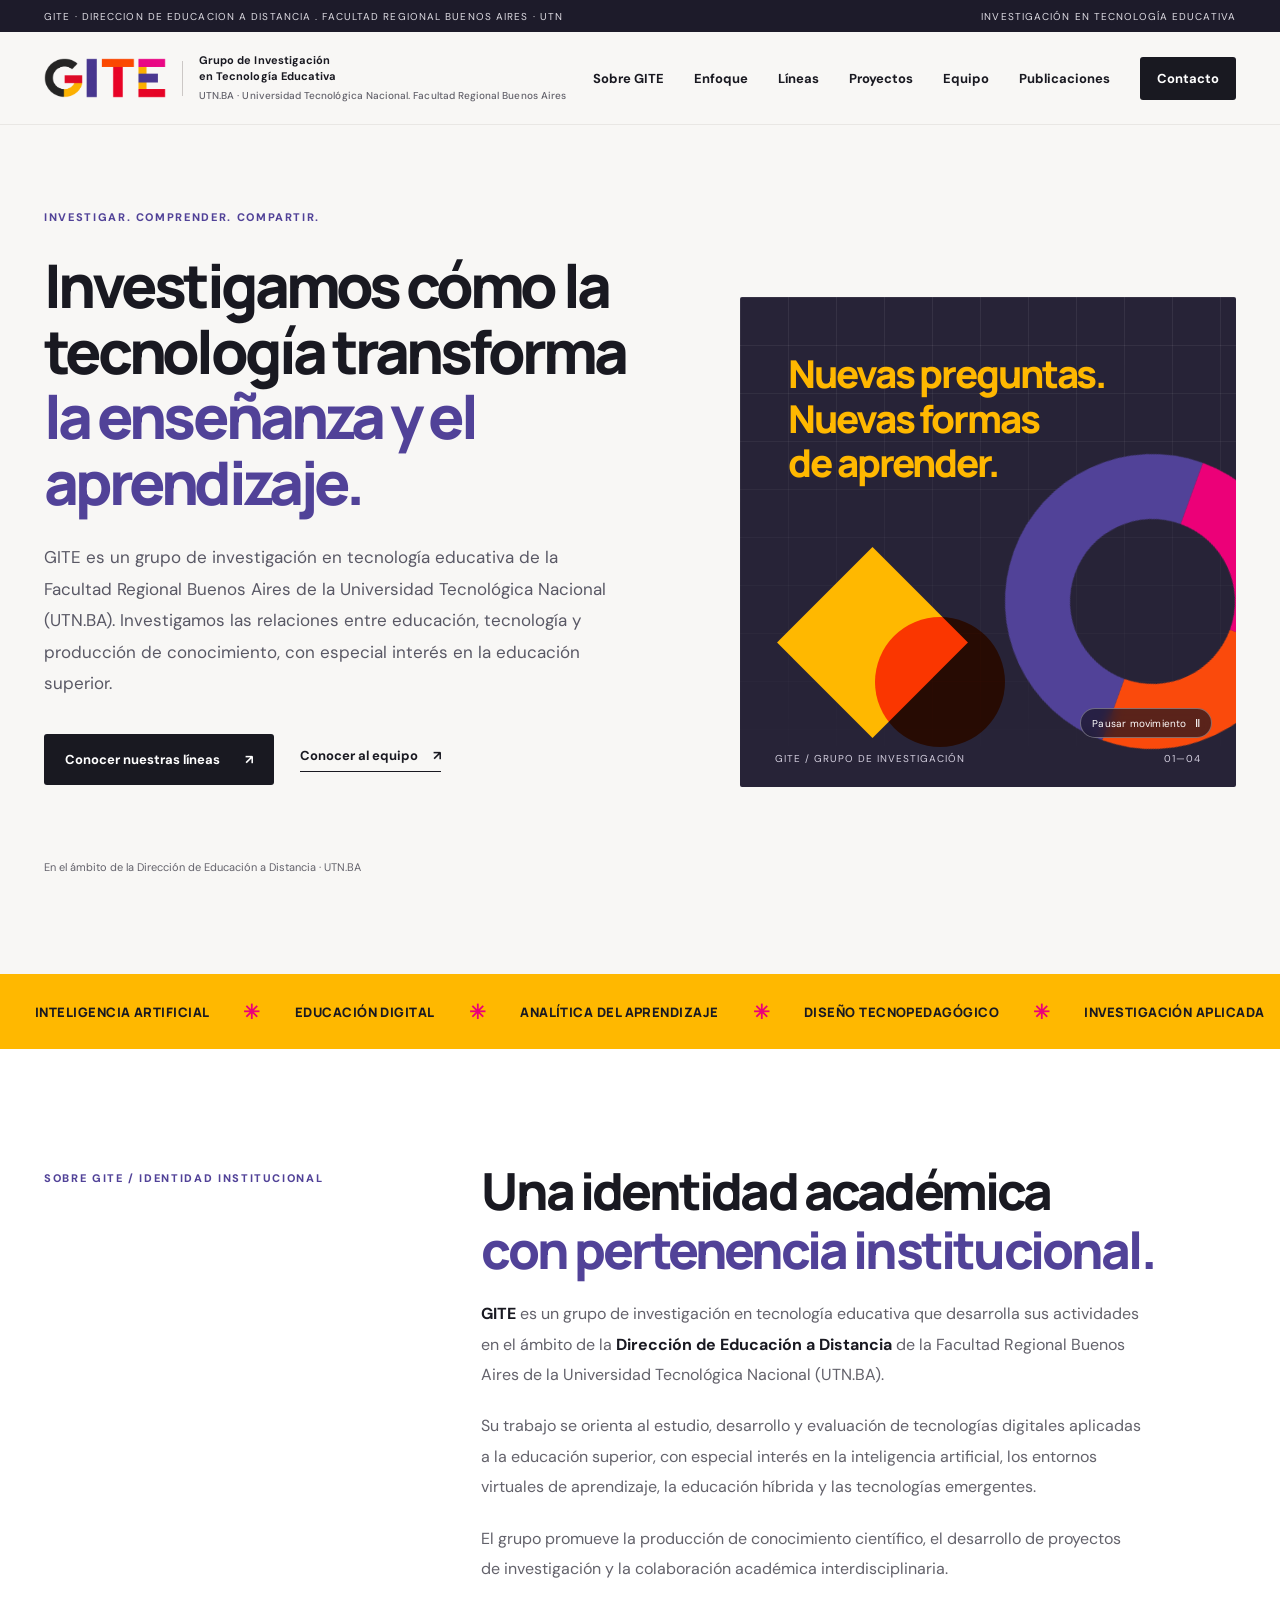
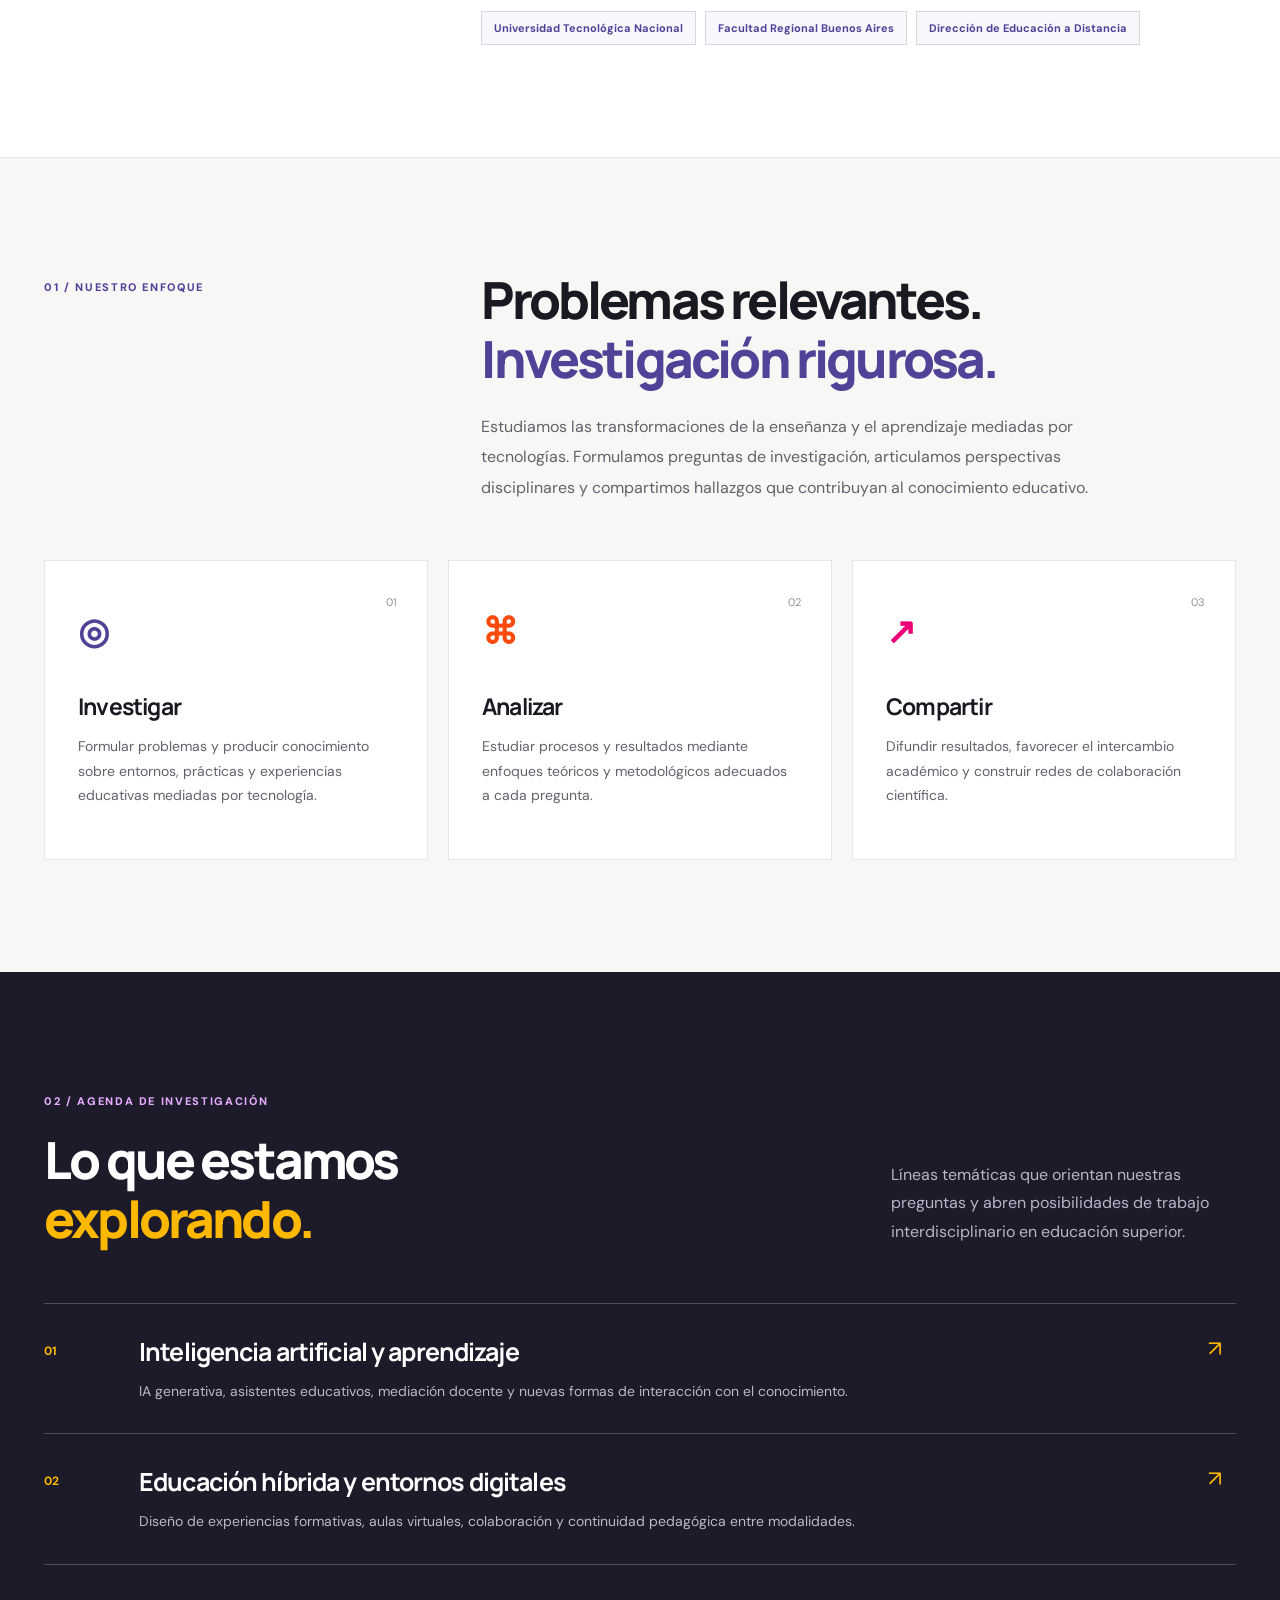
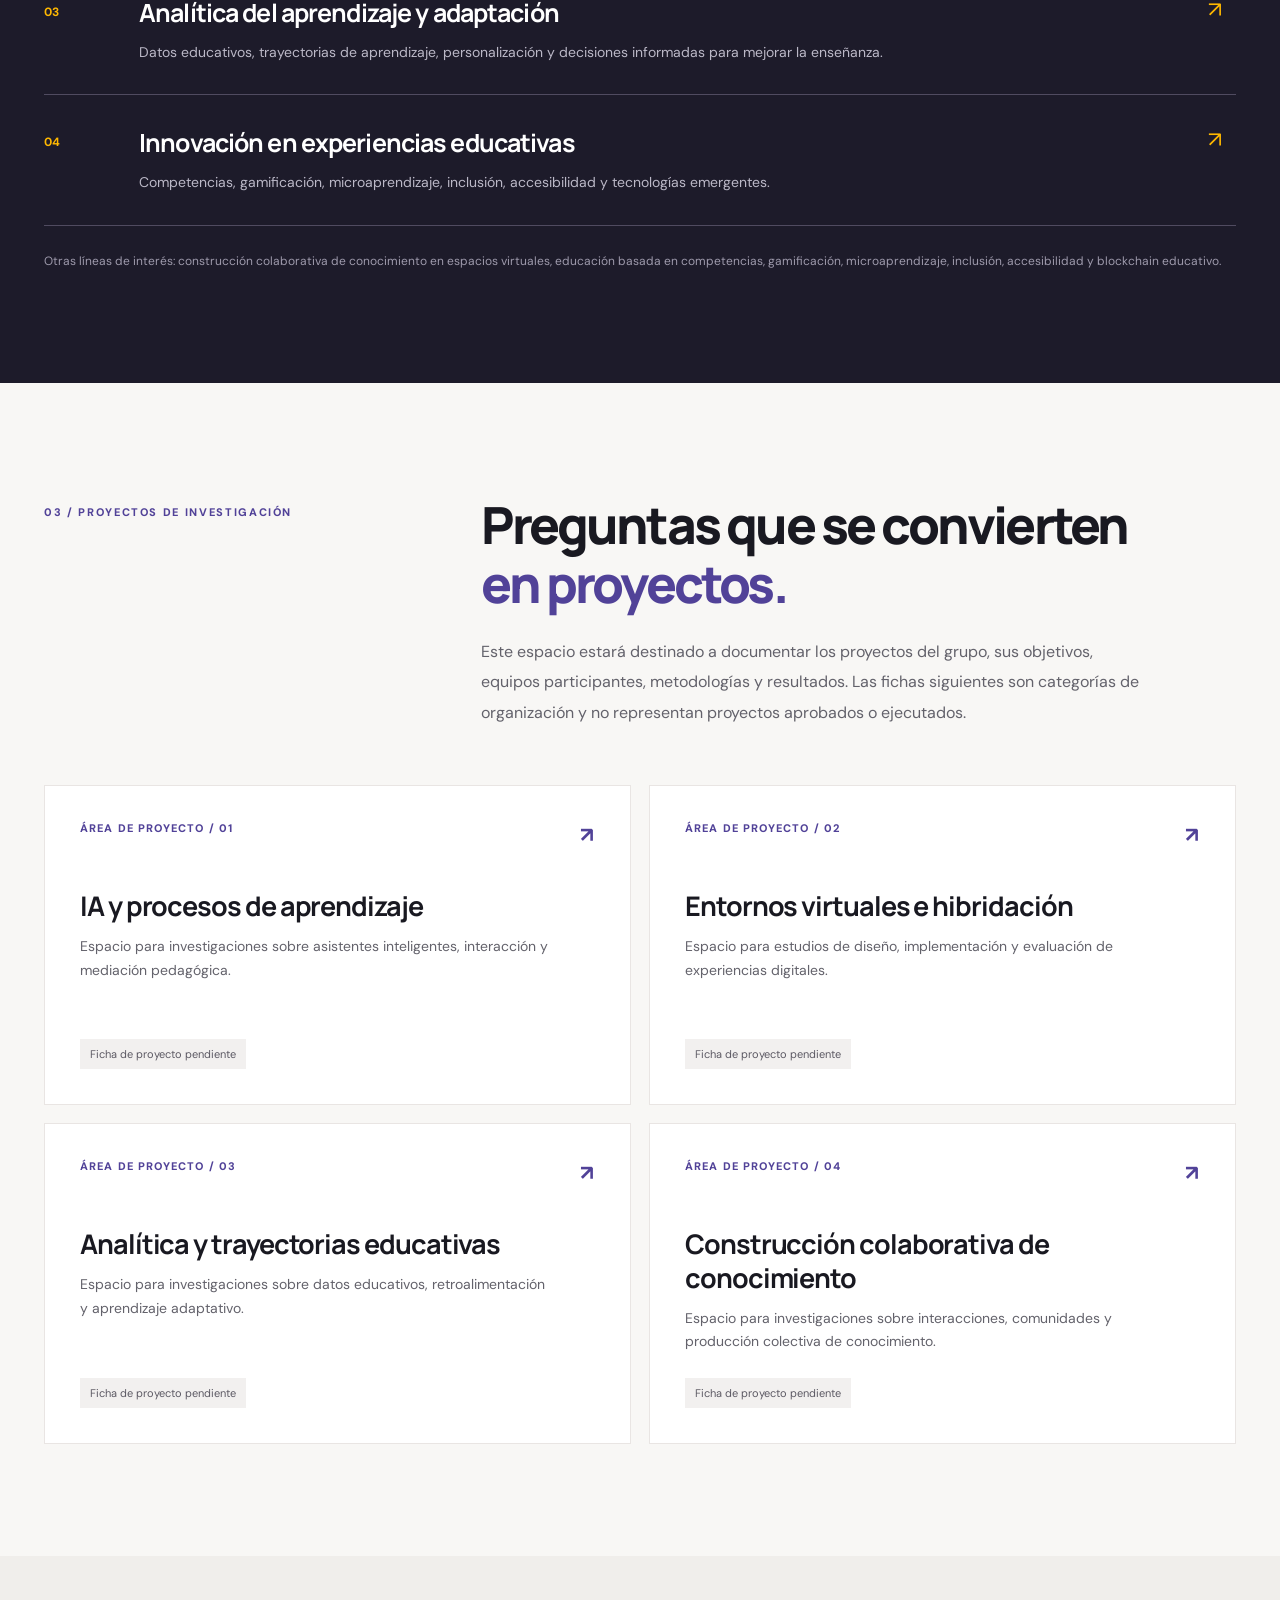
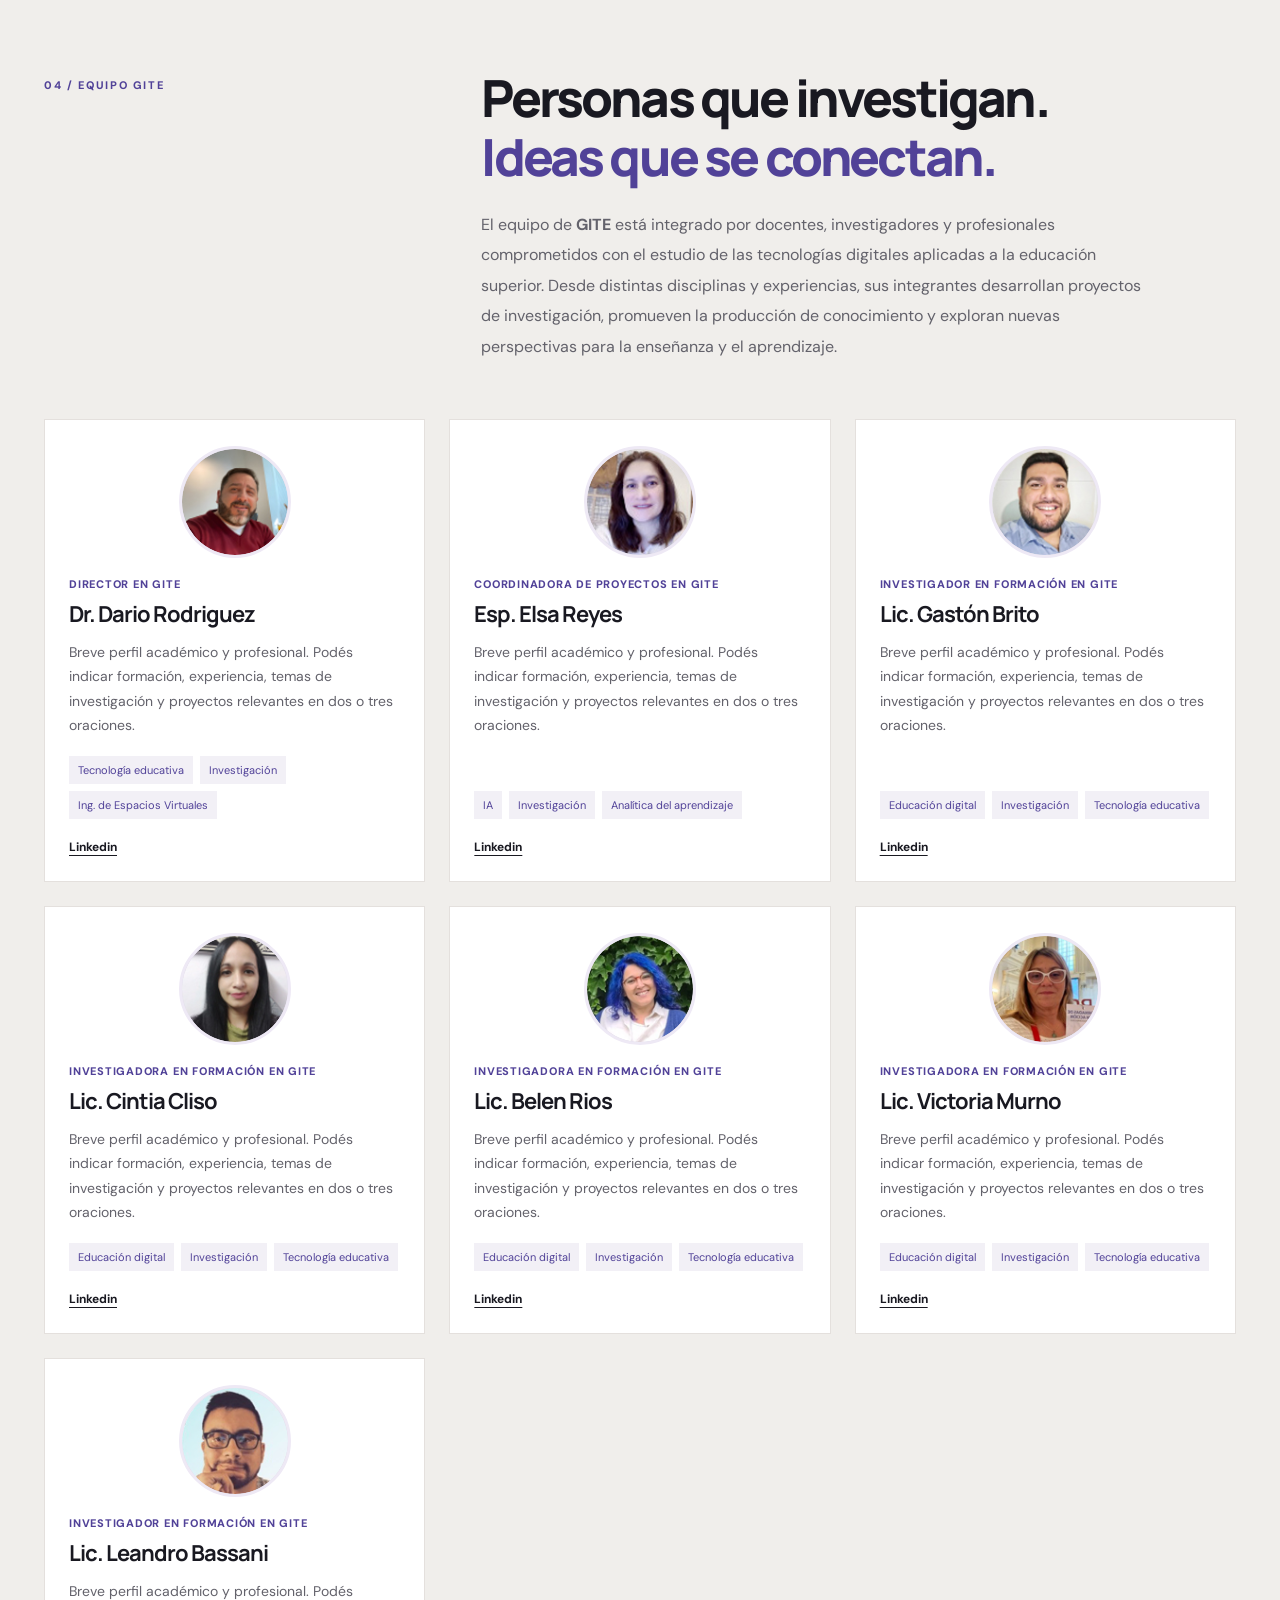
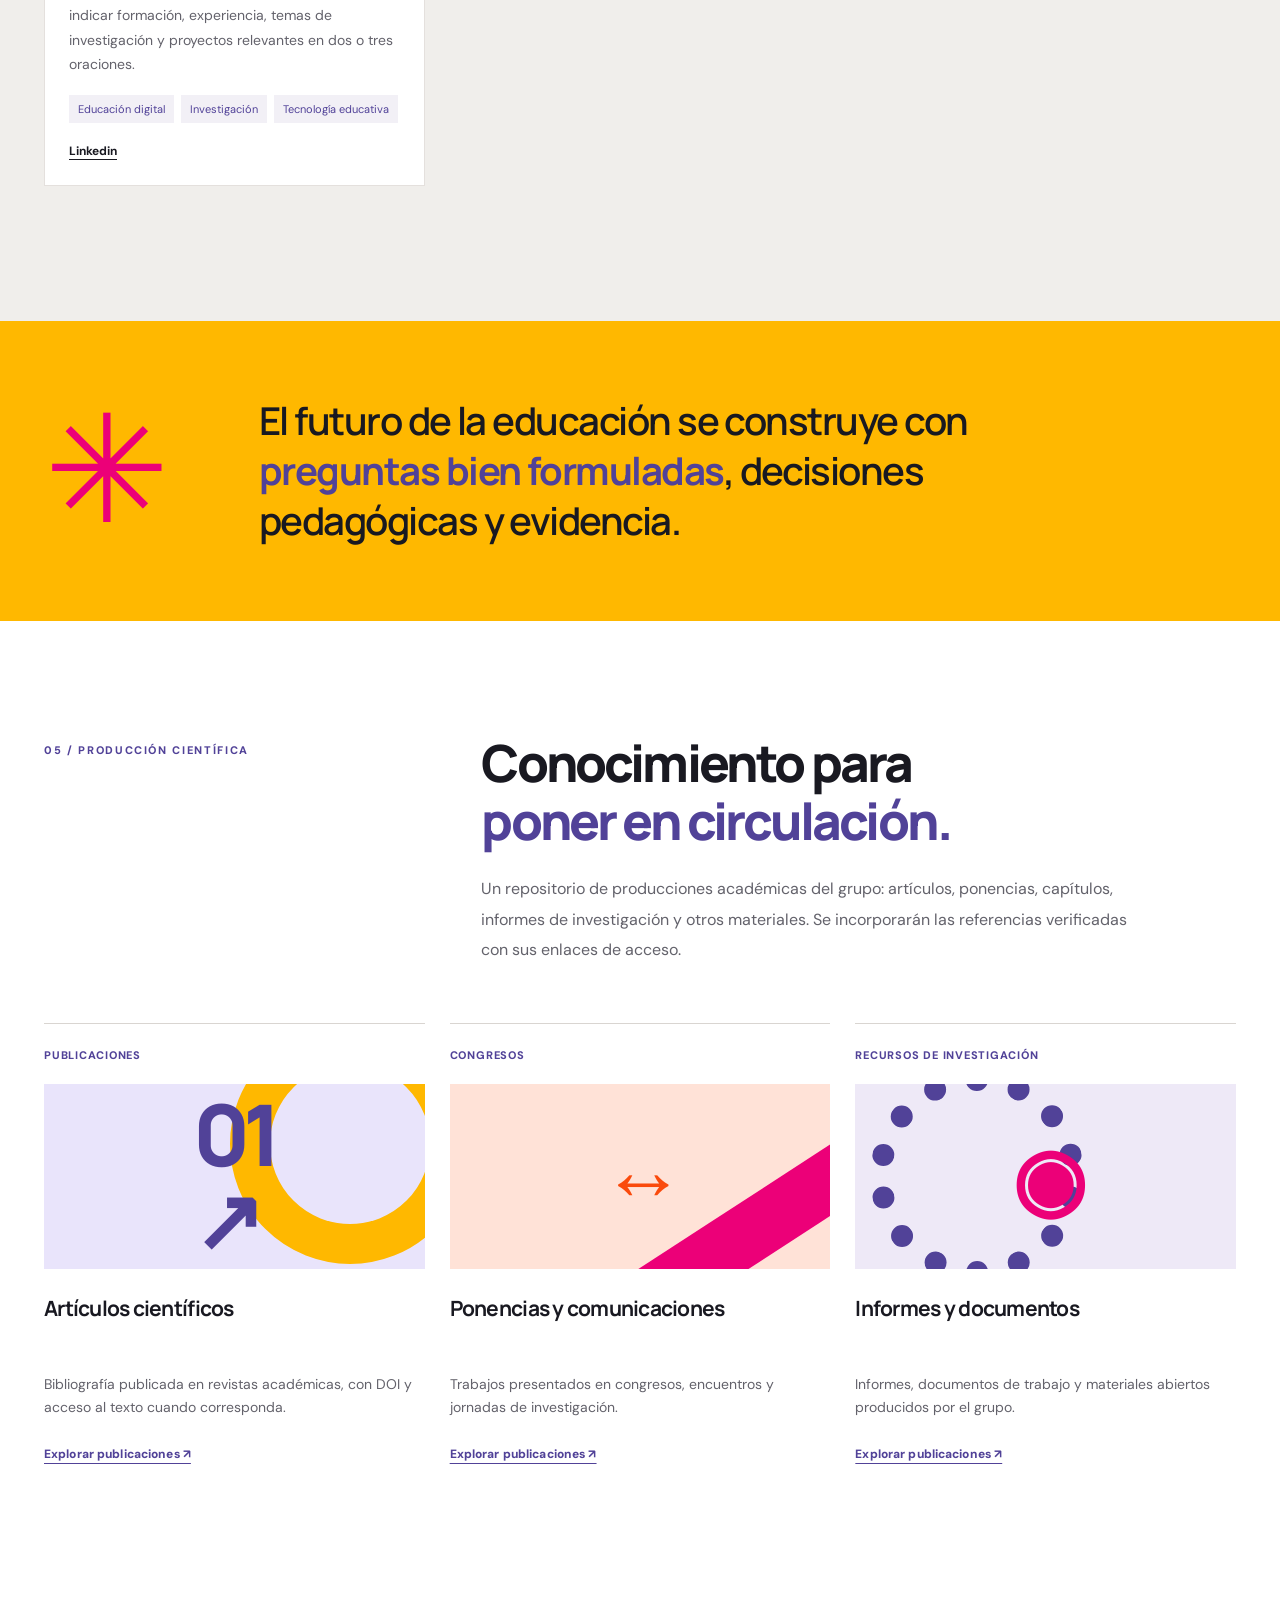
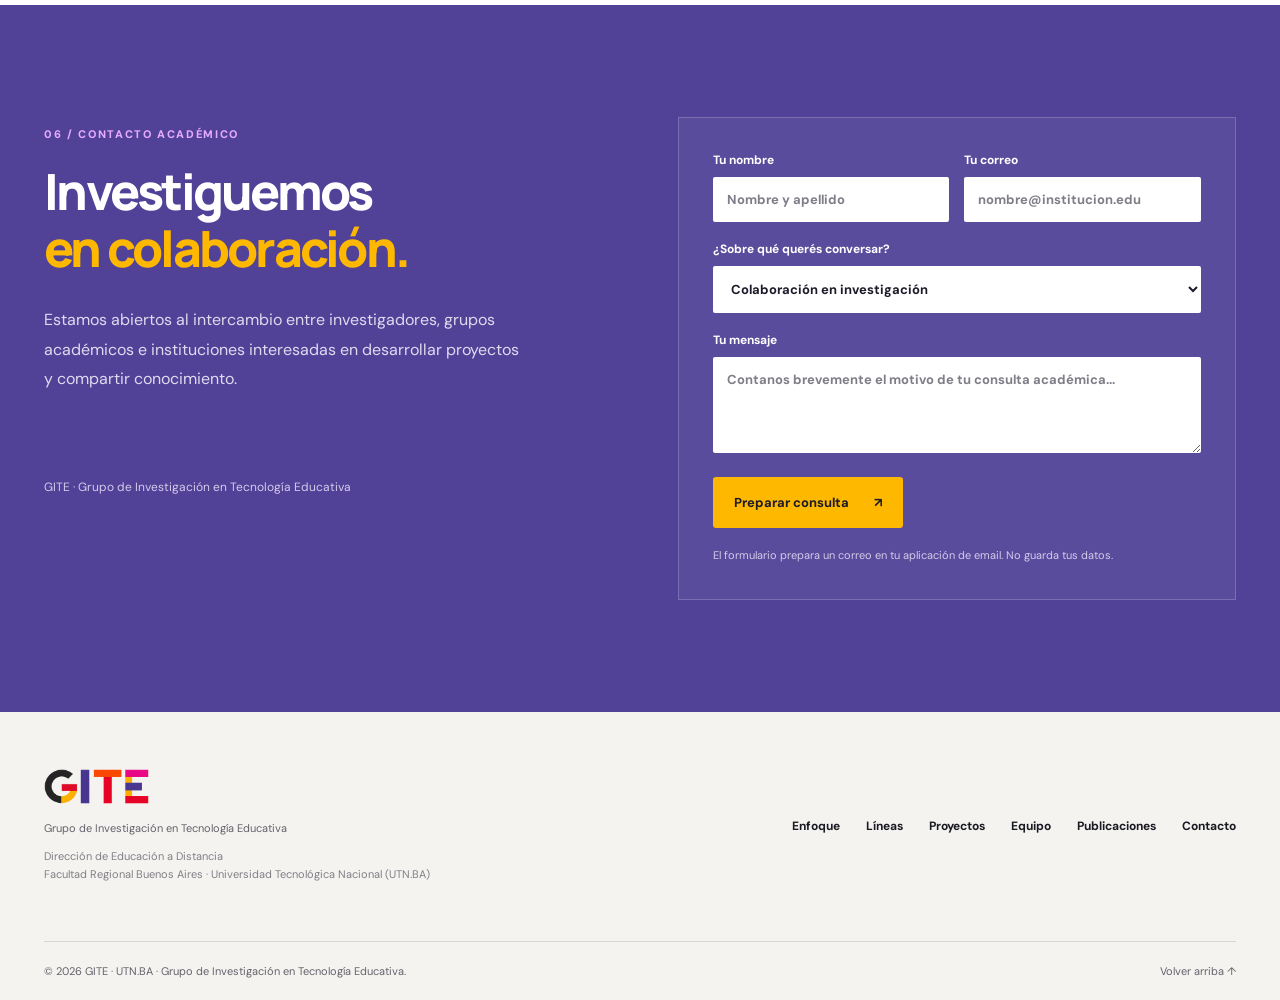
==== commit 1c7236e1: "Update header information in index.html" ====
--- a/index.html
+++ b/index.html
@@ -18,10 +18,10 @@
 </head>
 <body>
 <a class="skip" href="#contenido">Saltar al contenido</a>
-<div class="topline"><span>GITE · Facultad Regional Buenos Aires · UTN.BA</span><span>Investigación en tecnología educativa</span></div>
+<div class="topline"><span>GITE · Direccion de Educacion a distancia . Facultad Regional Buenos Aires · UTN</span><span>Investigación en tecnología educativa</span></div>
 <header class="site-header" id="inicio">
 <div class="container nav-bar">
-<a aria-label="GITE, ir al inicio" class="brand" href="#inicio"><img alt="GITE" height="60" src="assets/gite-logo.png" width="170"/><span class="brand-divider"></span><span class="brand-caption">Grupo de Investigación<br/>en Tecnología Educativa<small>UTN.BA · Universidad Tecnológica Nacional. Facultad Regional Buenos Aires</small></span></a>
+<a aria-label="GITE, ir al inicio" class="brand" href="#inicio"><img alt="GITE" height="60" src="assets/gite-logo.png" title="Grupo de Investigación en Tecnología Educativa" width="170"/><span class="brand-divider"></span><span class="brand-caption">Grupo de Investigación<br/>en Tecnología Educativa<small>UTN.BA · Universidad Tecnológica Nacional. Facultad Regional Buenos Aires</small></span></a>
 <button aria-controls="site-nav" aria-expanded="false" aria-label="Abrir menú" class="menu-toggle" type="button"><span></span><span></span><span></span></button>
 <nav aria-label="Navegación principal" class="nav" id="site-nav"><a href="#sobre-gite">Sobre GITE</a><a href="#enfoque">Enfoque</a><a href="#investigacion">Líneas</a><a href="#proyectos">Proyectos</a><a href="#equipo">Equipo</a><a href="#publicaciones">Publicaciones</a><a class="nav-cta" href="#contacto">Contacto</a></nav>
 </div>
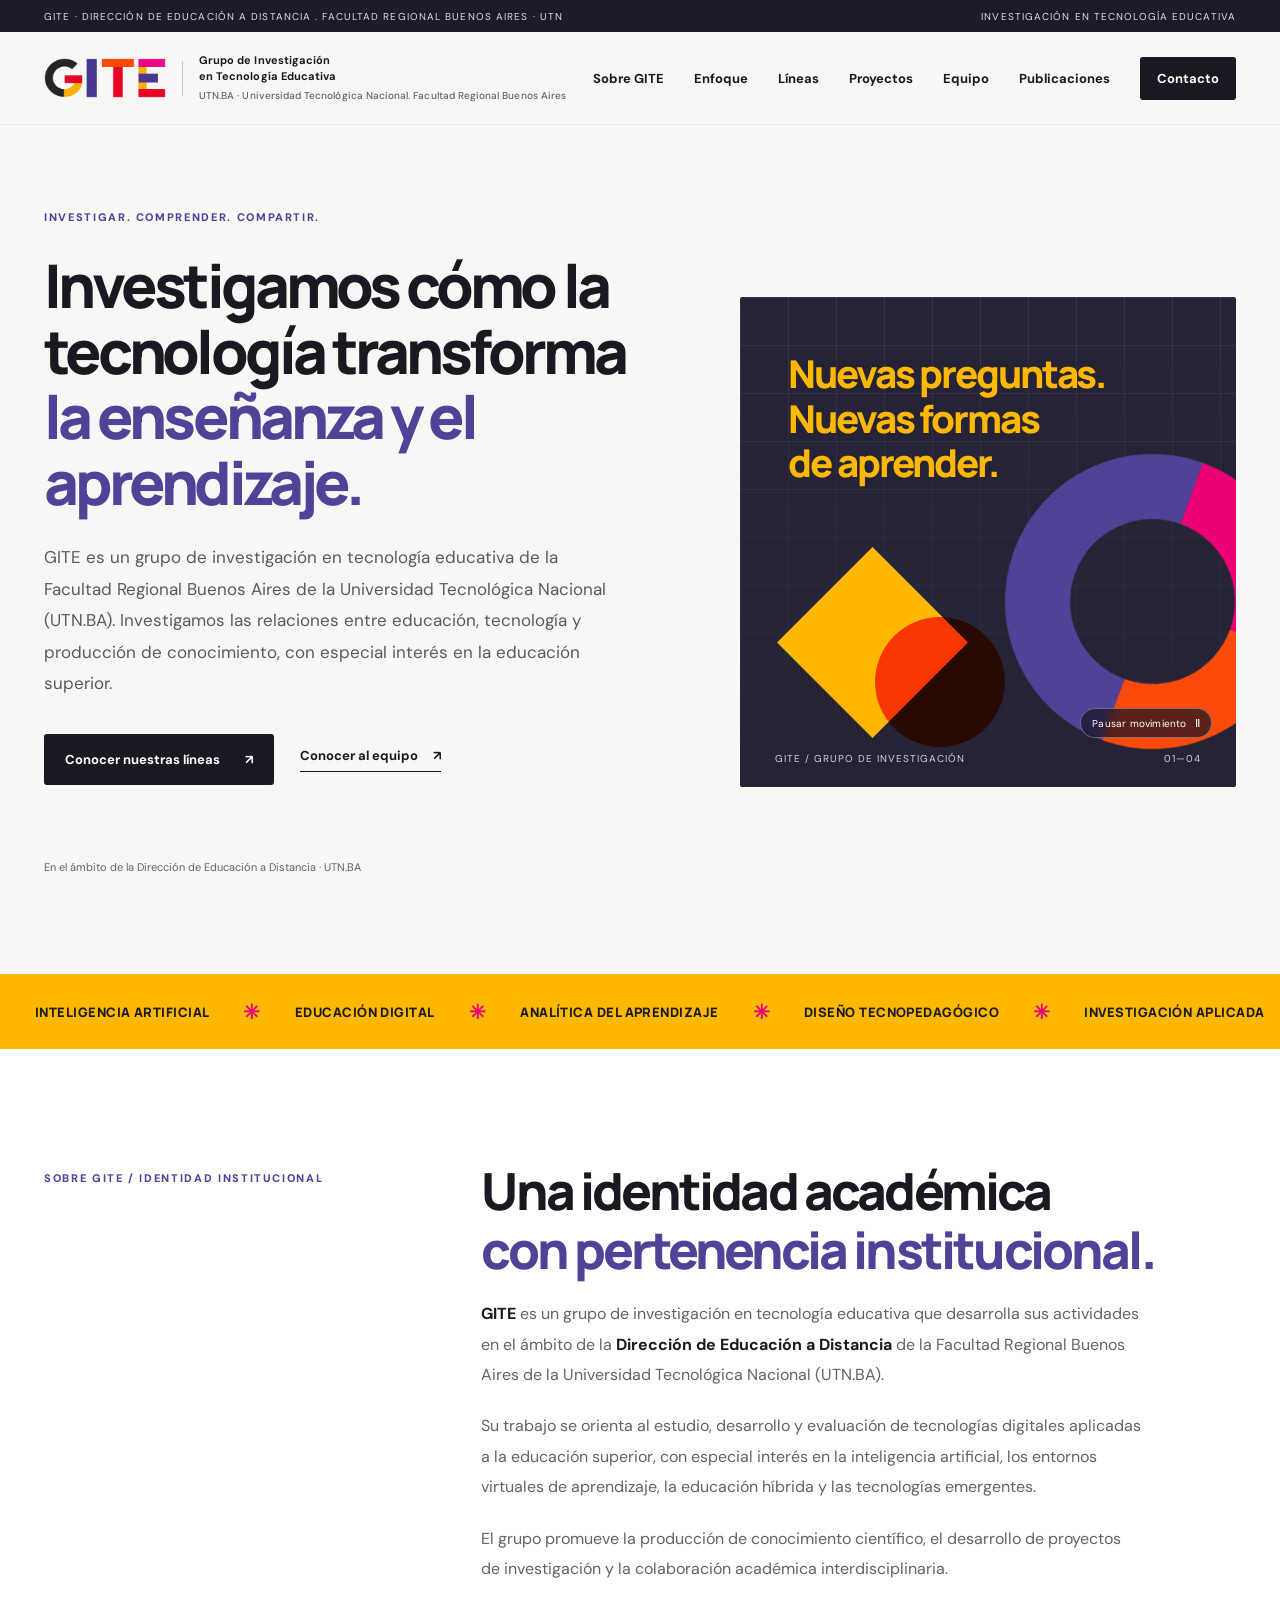
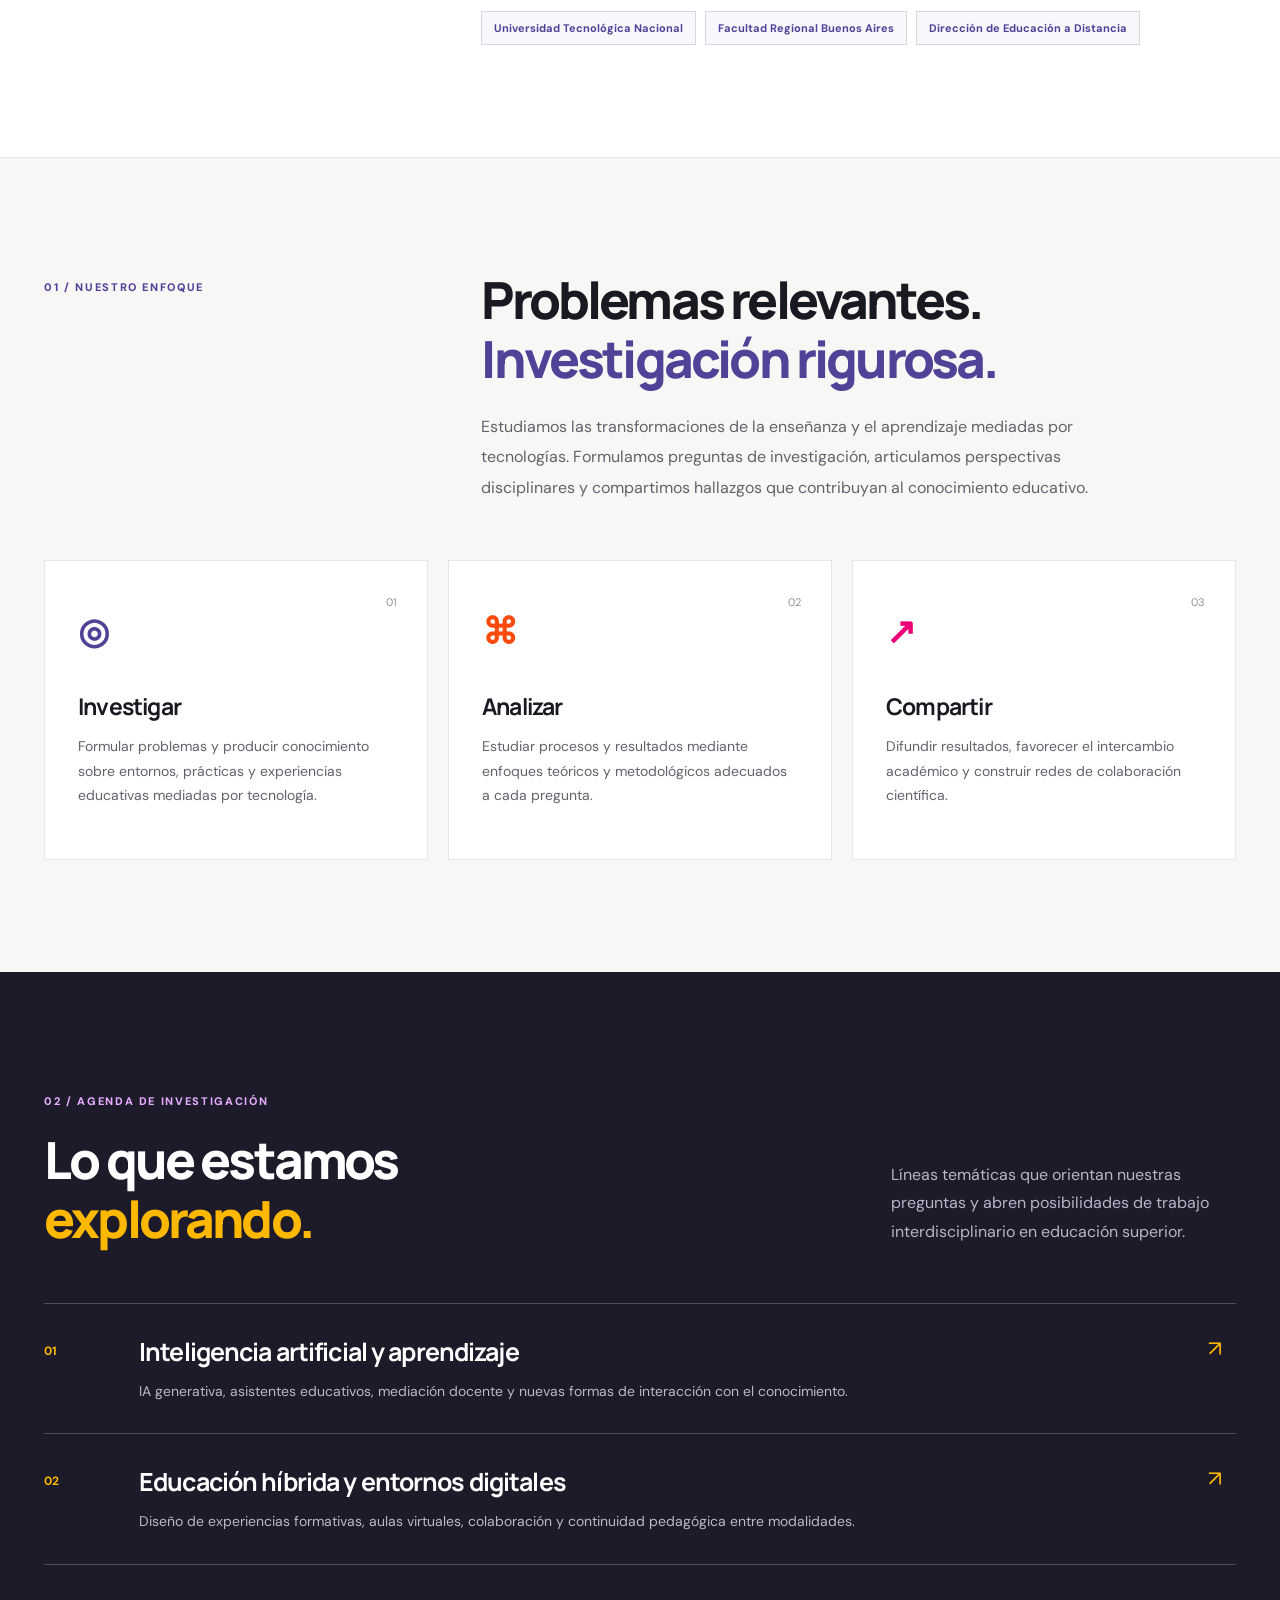
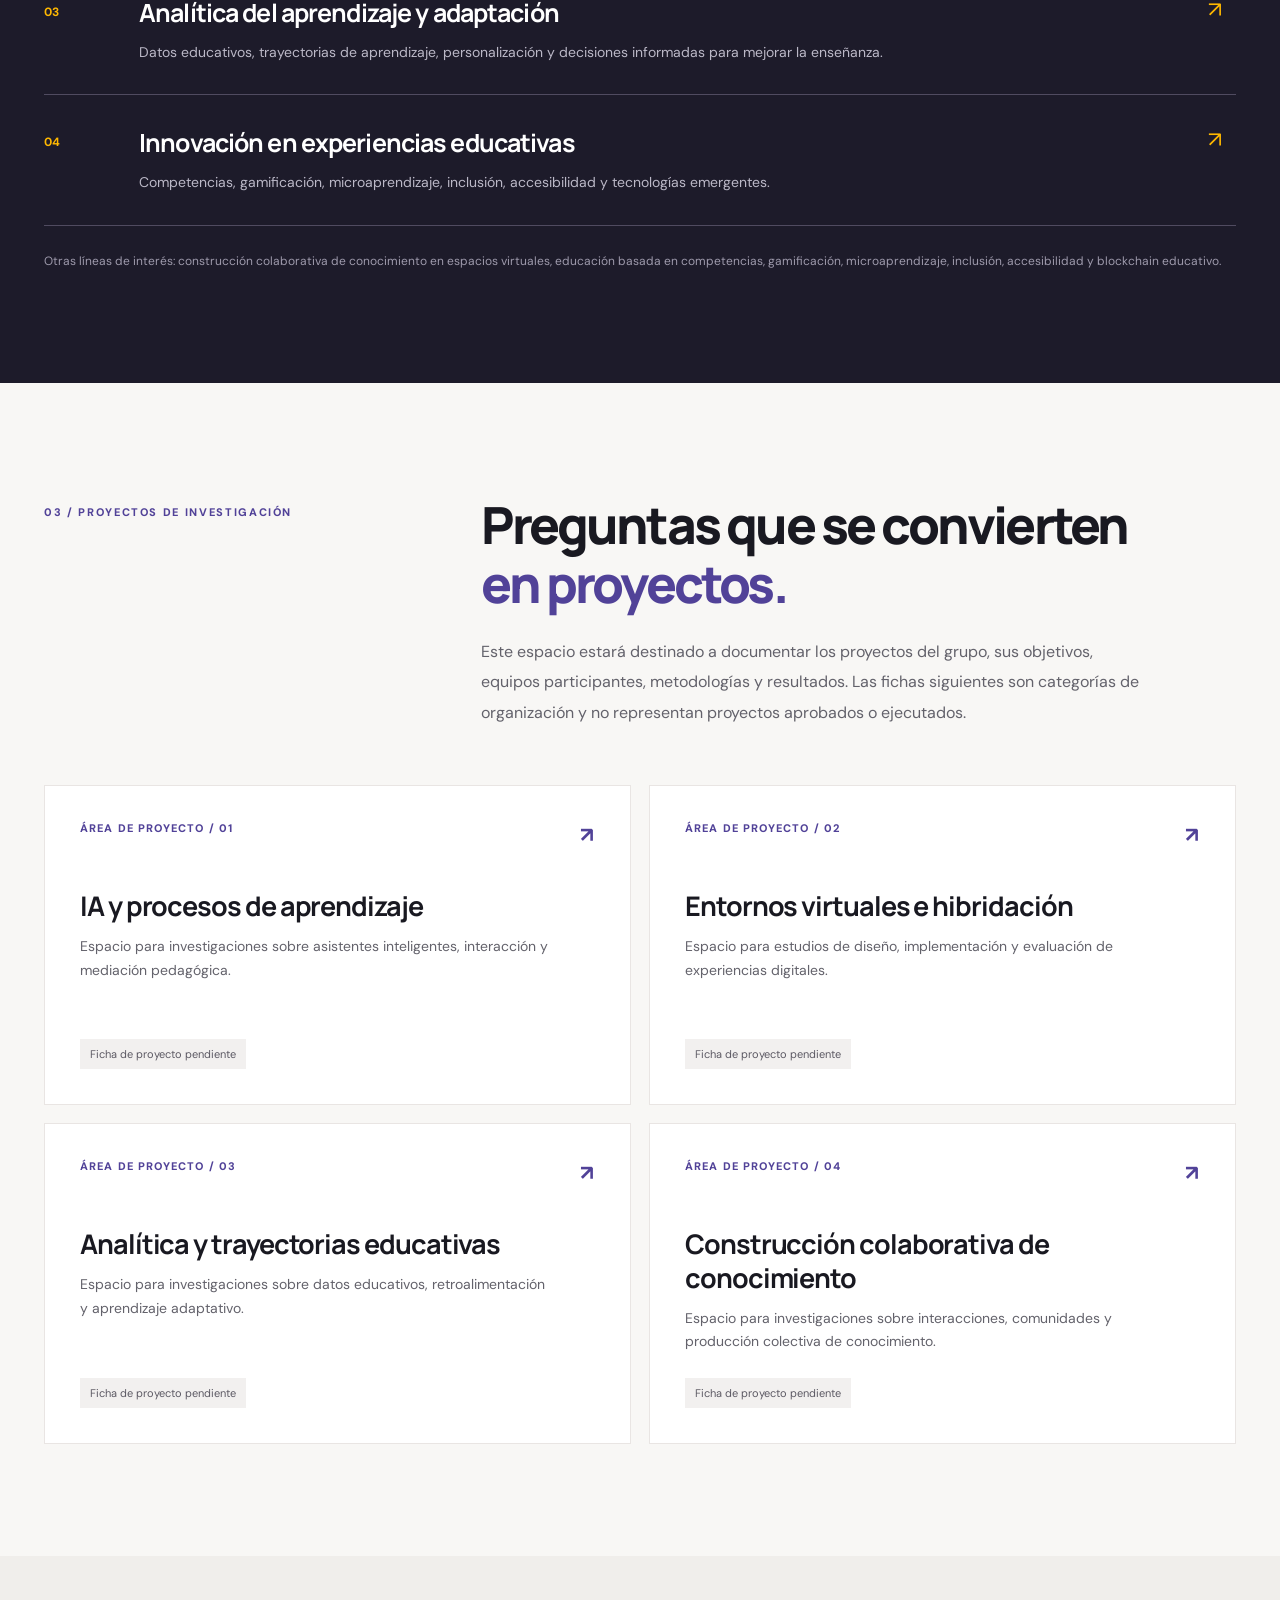
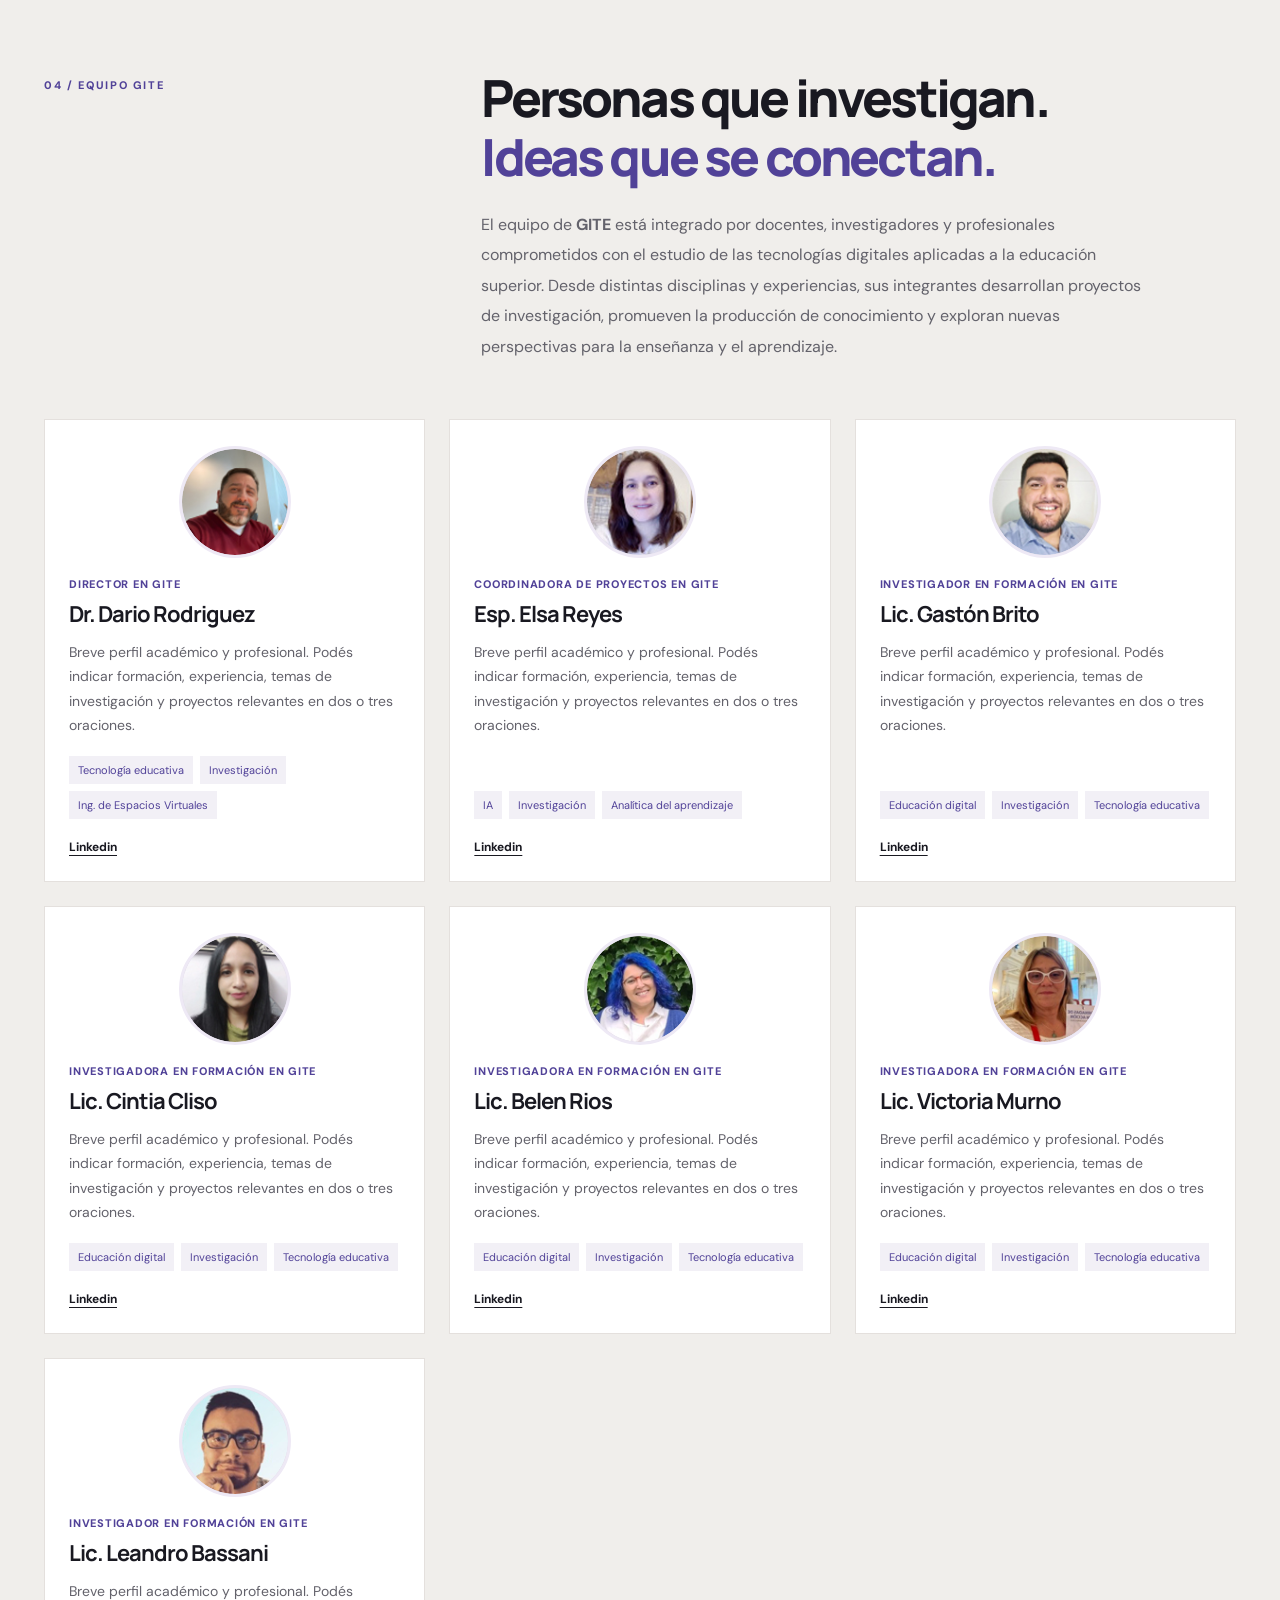
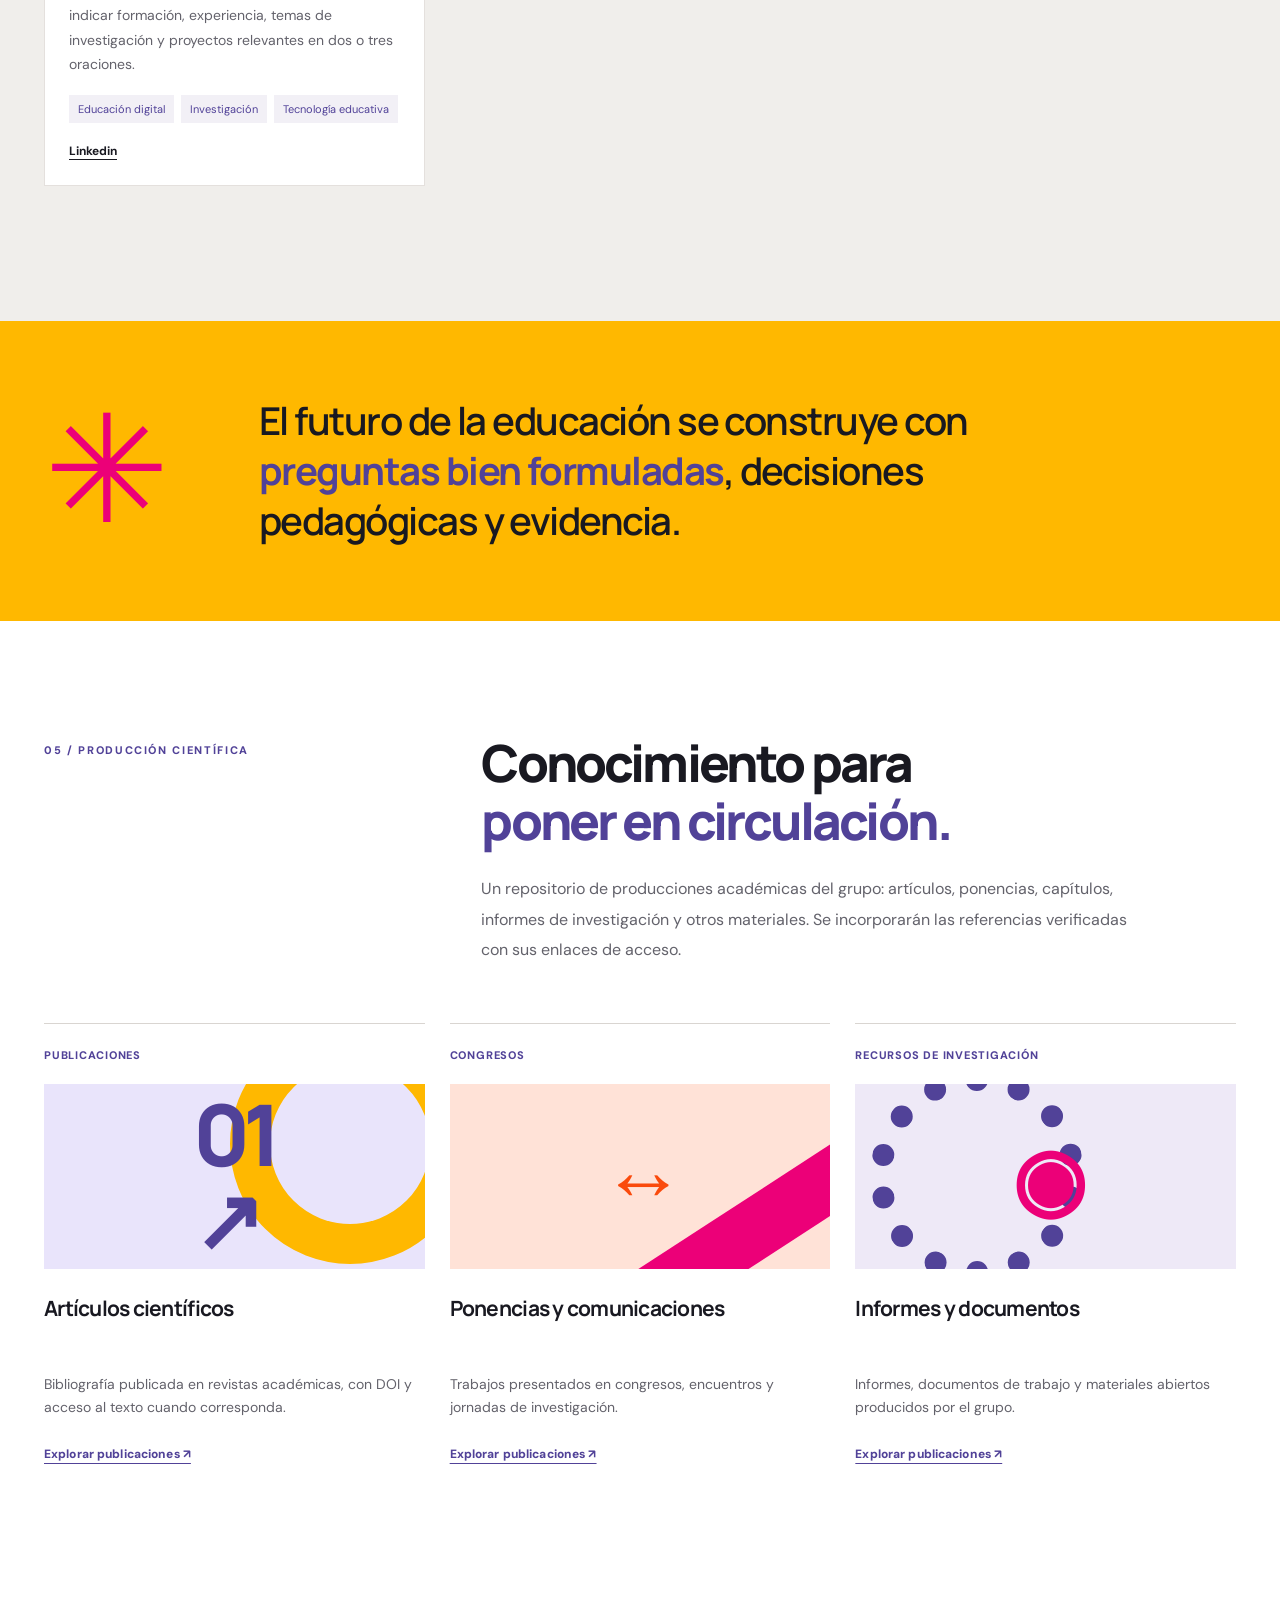
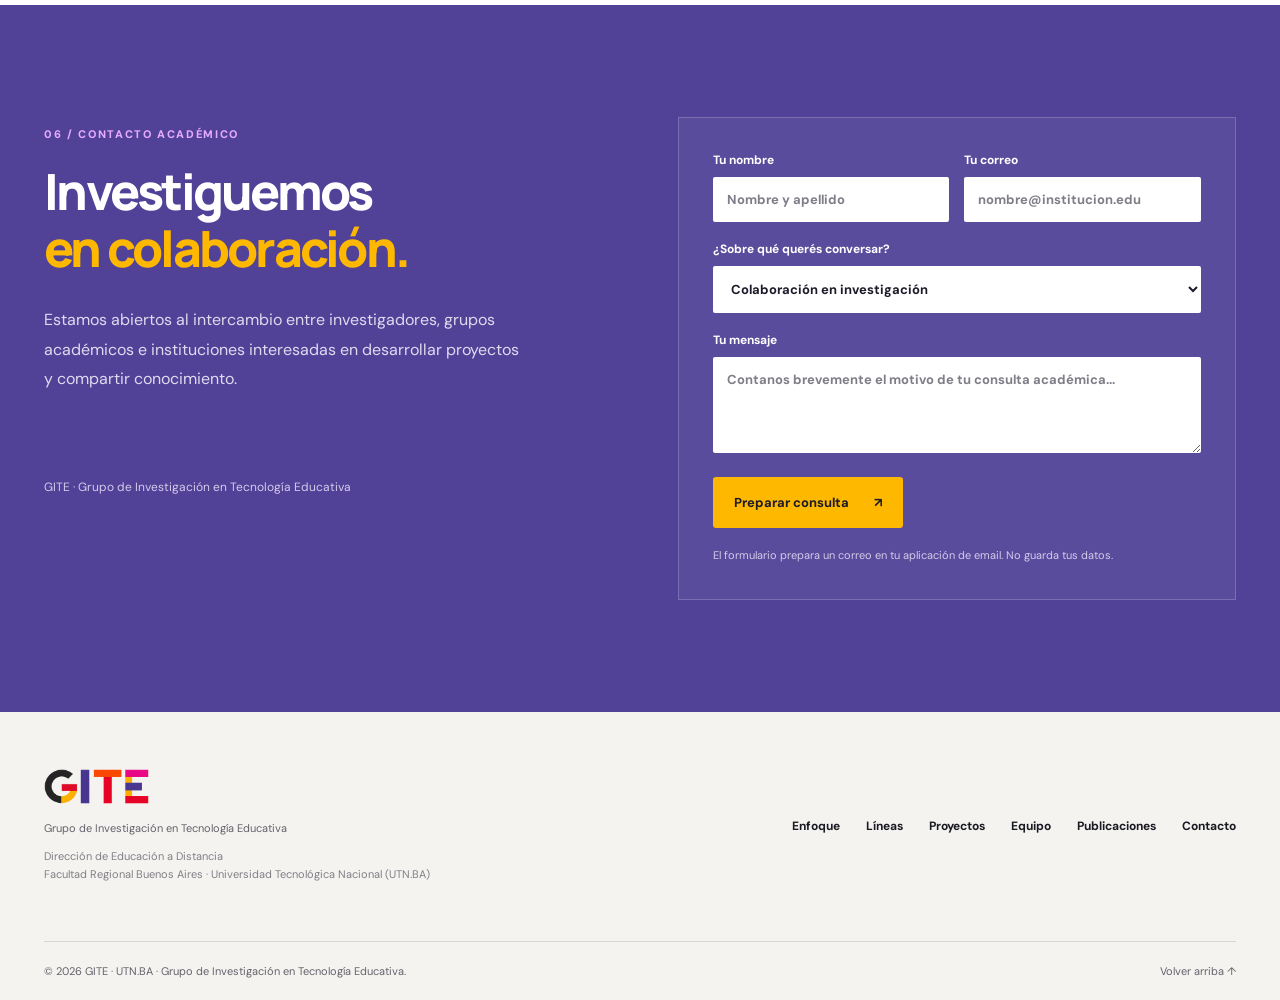
==== commit dcfcaacd: "Fix accent marks in header text" ====
--- a/index.html
+++ b/index.html
@@ -18,7 +18,7 @@
 </head>
 <body>
 <a class="skip" href="#contenido">Saltar al contenido</a>
-<div class="topline"><span>GITE · Direccion de Educacion a distancia . Facultad Regional Buenos Aires · UTN</span><span>Investigación en tecnología educativa</span></div>
+  <div class="topline"><span>GITE · Dirección de Educación a Distancia . Facultad Regional Buenos Aires · UTN</span><span>Investigación en tecnología educativa</span></div>
 <header class="site-header" id="inicio">
 <div class="container nav-bar">
 <a aria-label="GITE, ir al inicio" class="brand" href="#inicio"><img alt="GITE" height="60" src="assets/gite-logo.png" title="Grupo de Investigación en Tecnología Educativa" width="170"/><span class="brand-divider"></span><span class="brand-caption">Grupo de Investigación<br/>en Tecnología Educativa<small>UTN.BA · Universidad Tecnológica Nacional. Facultad Regional Buenos Aires</small></span></a>
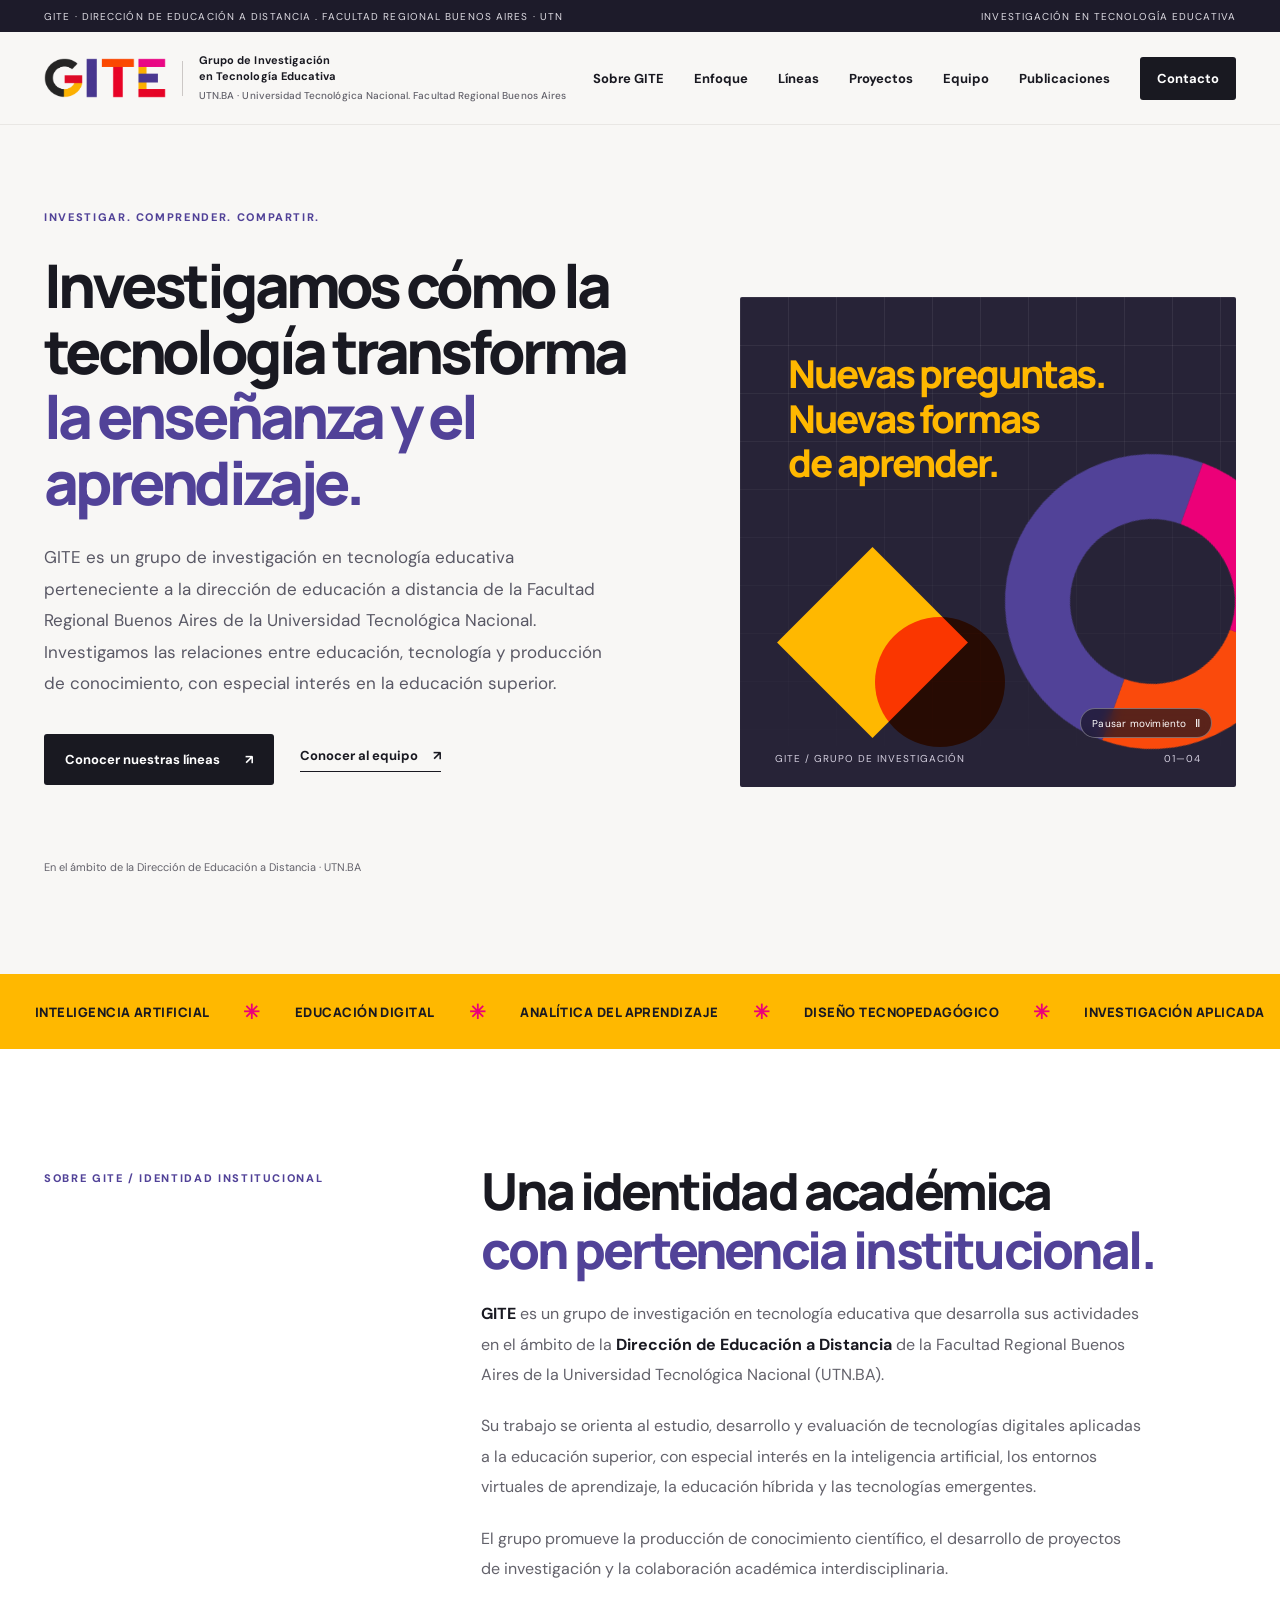
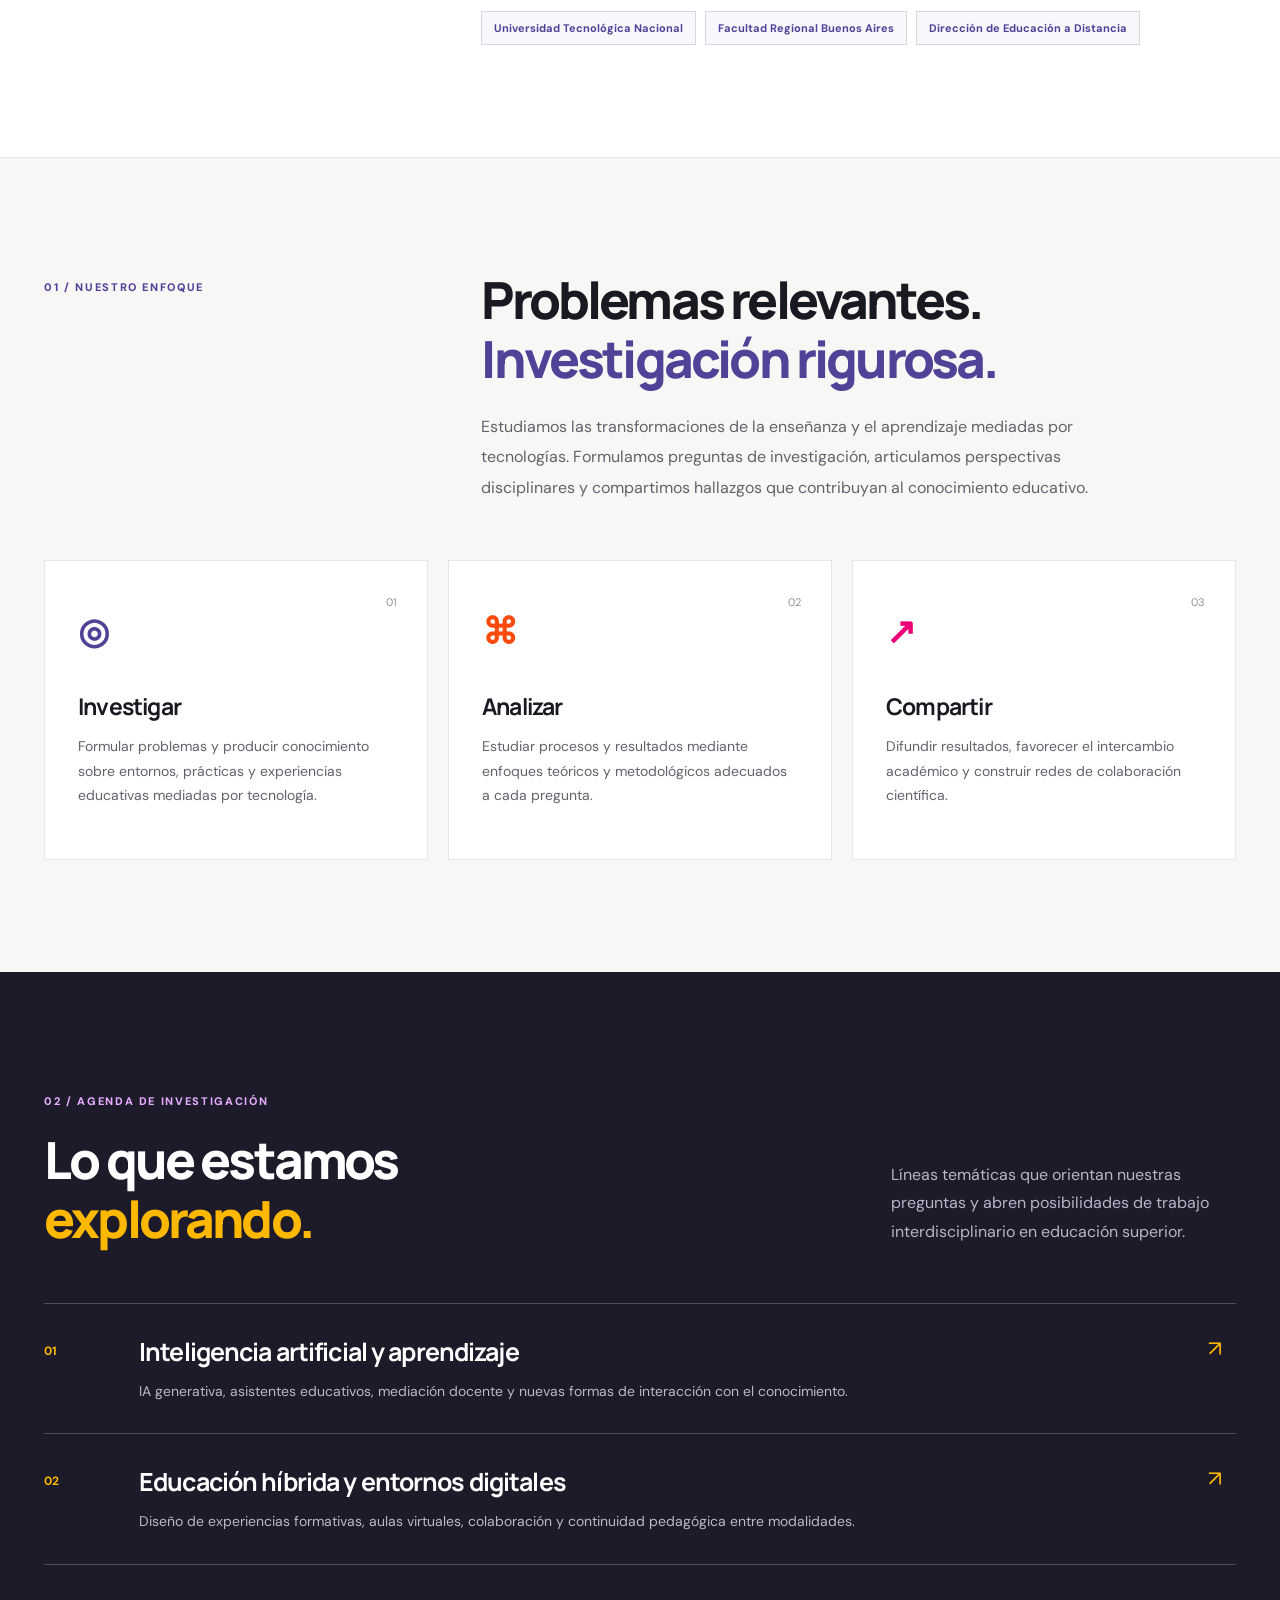
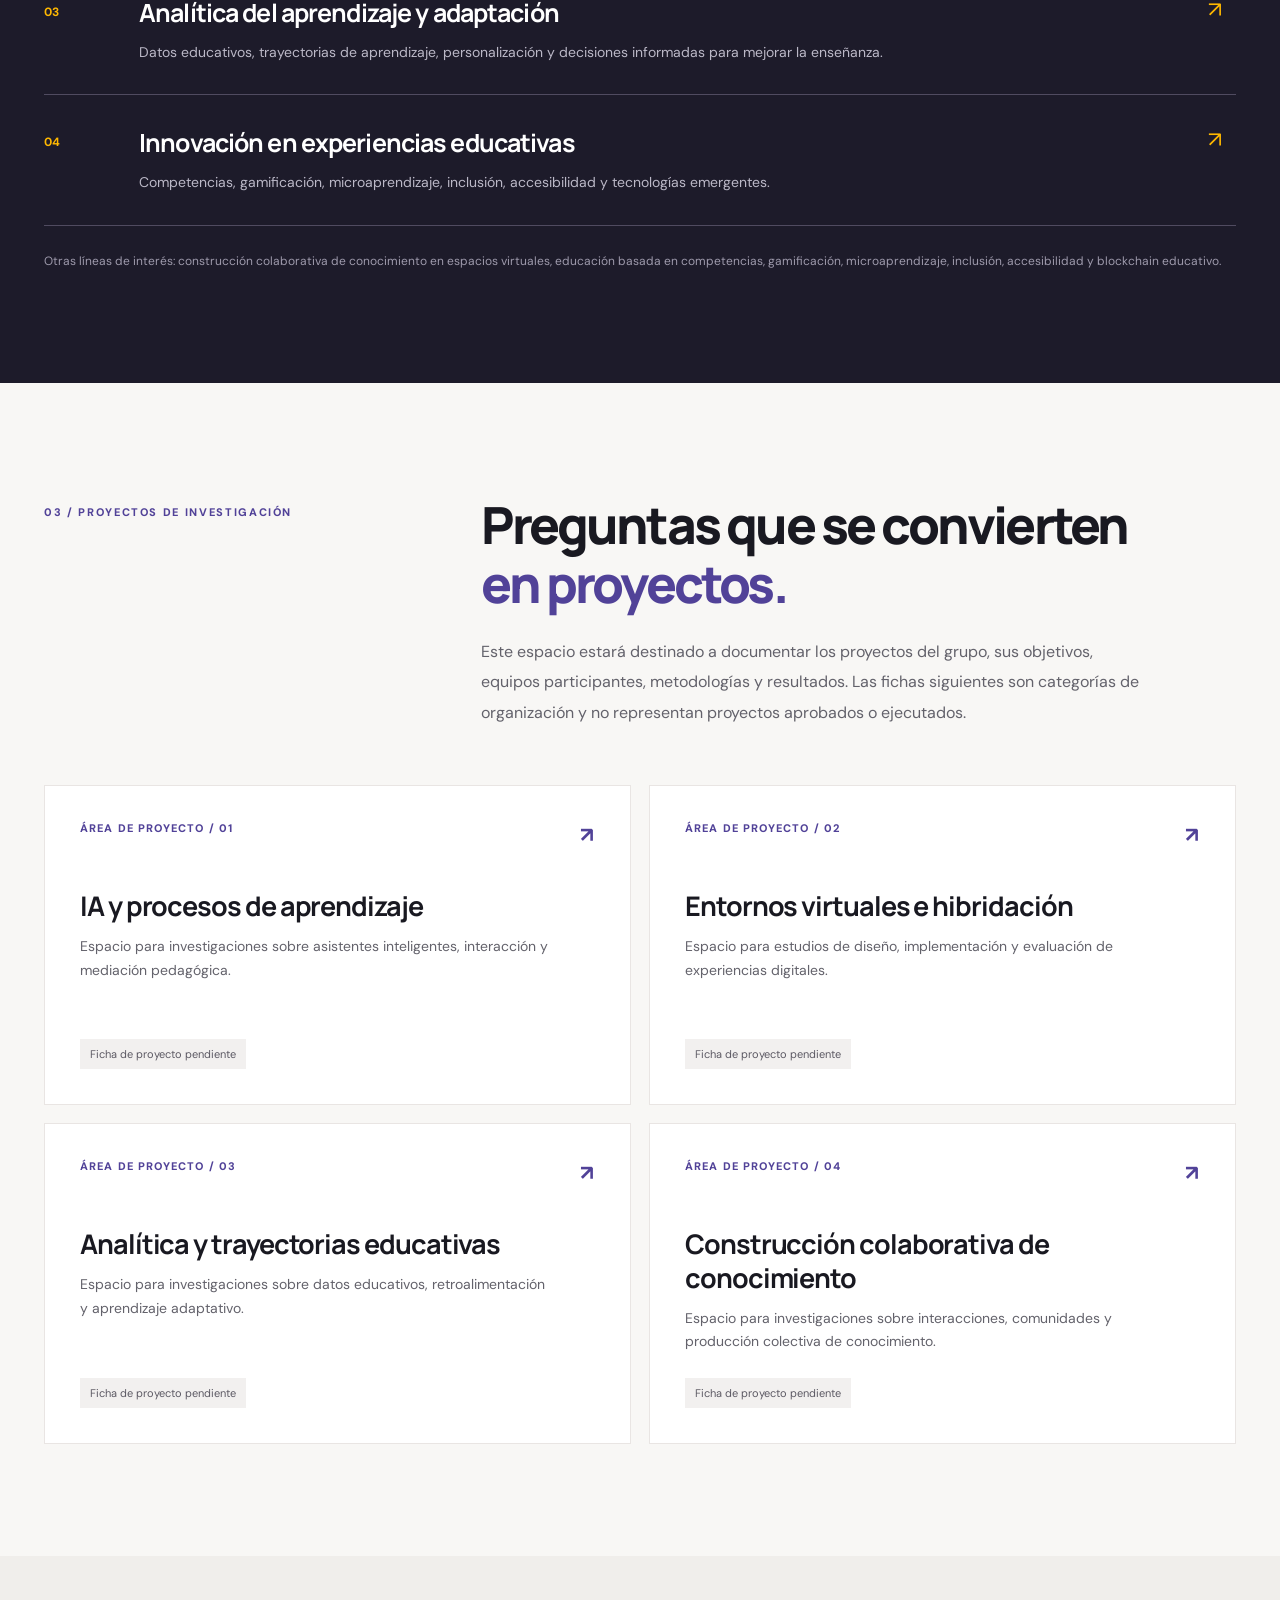
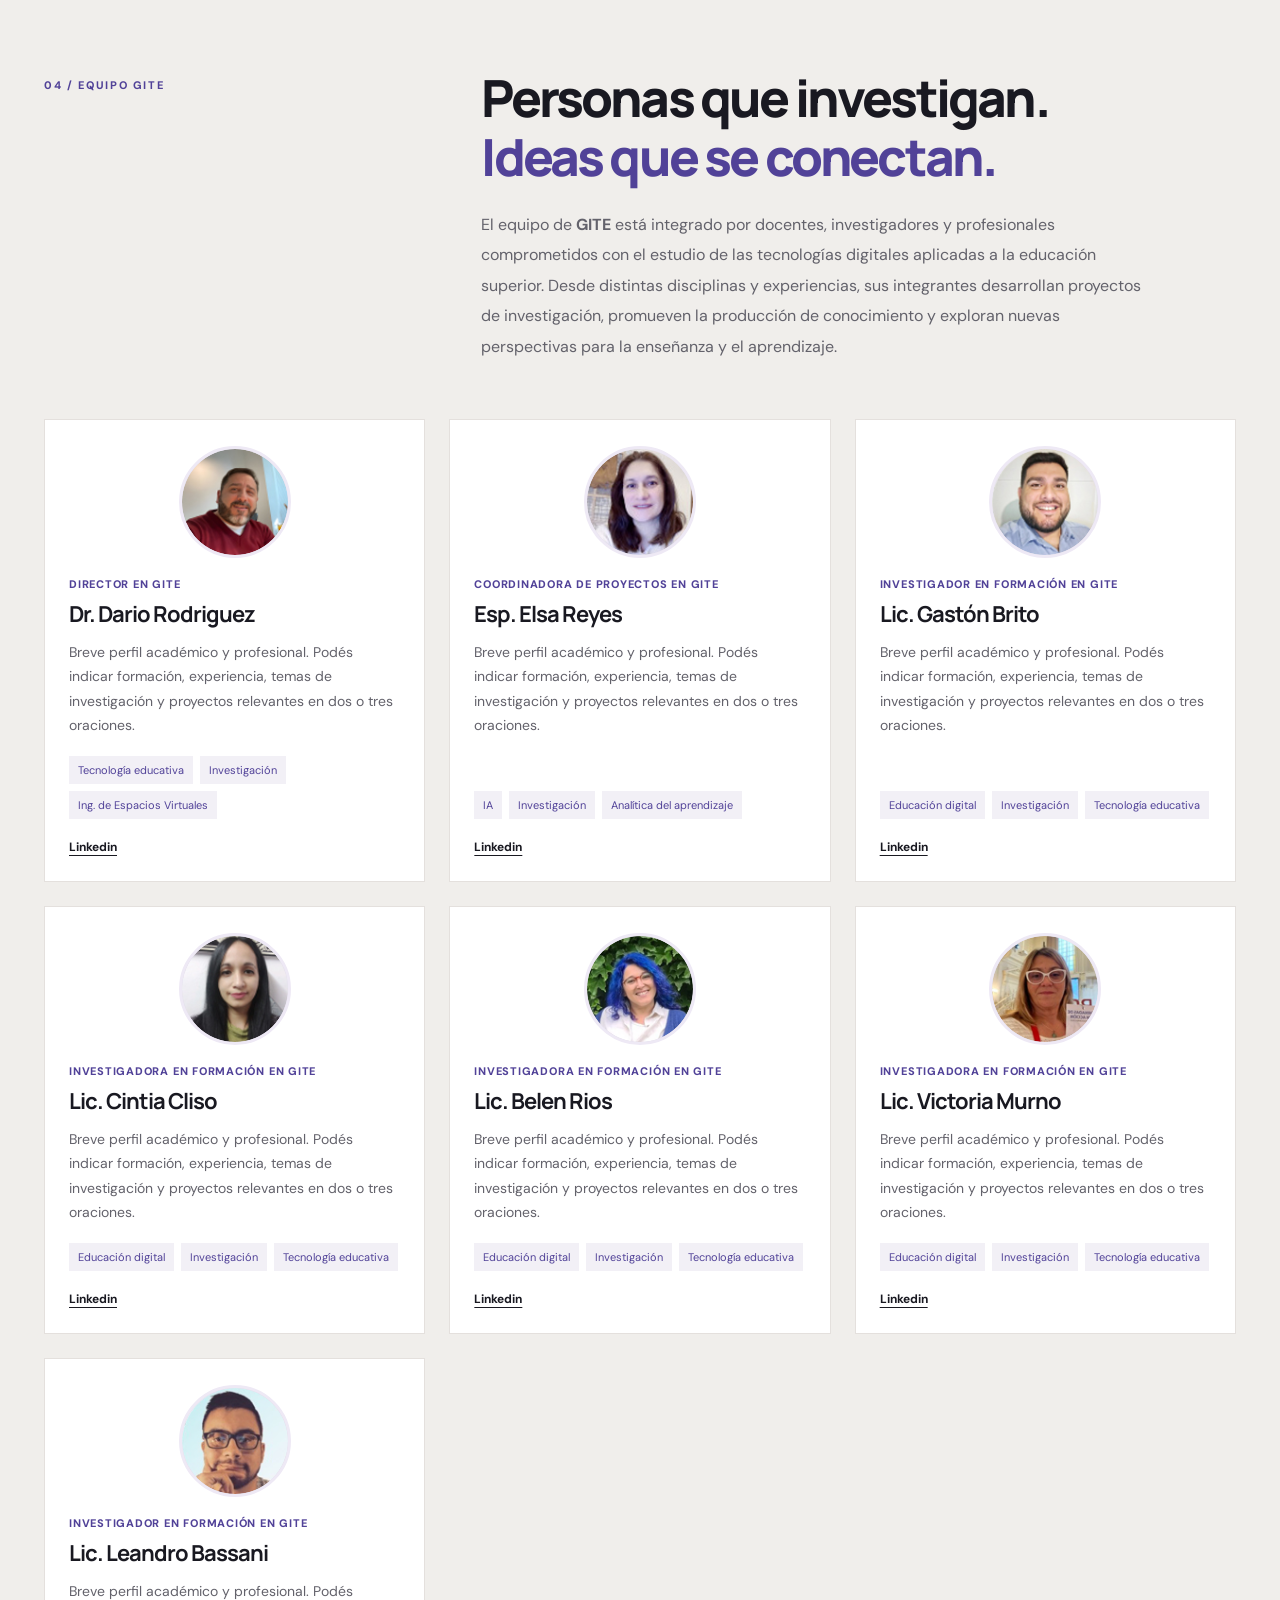
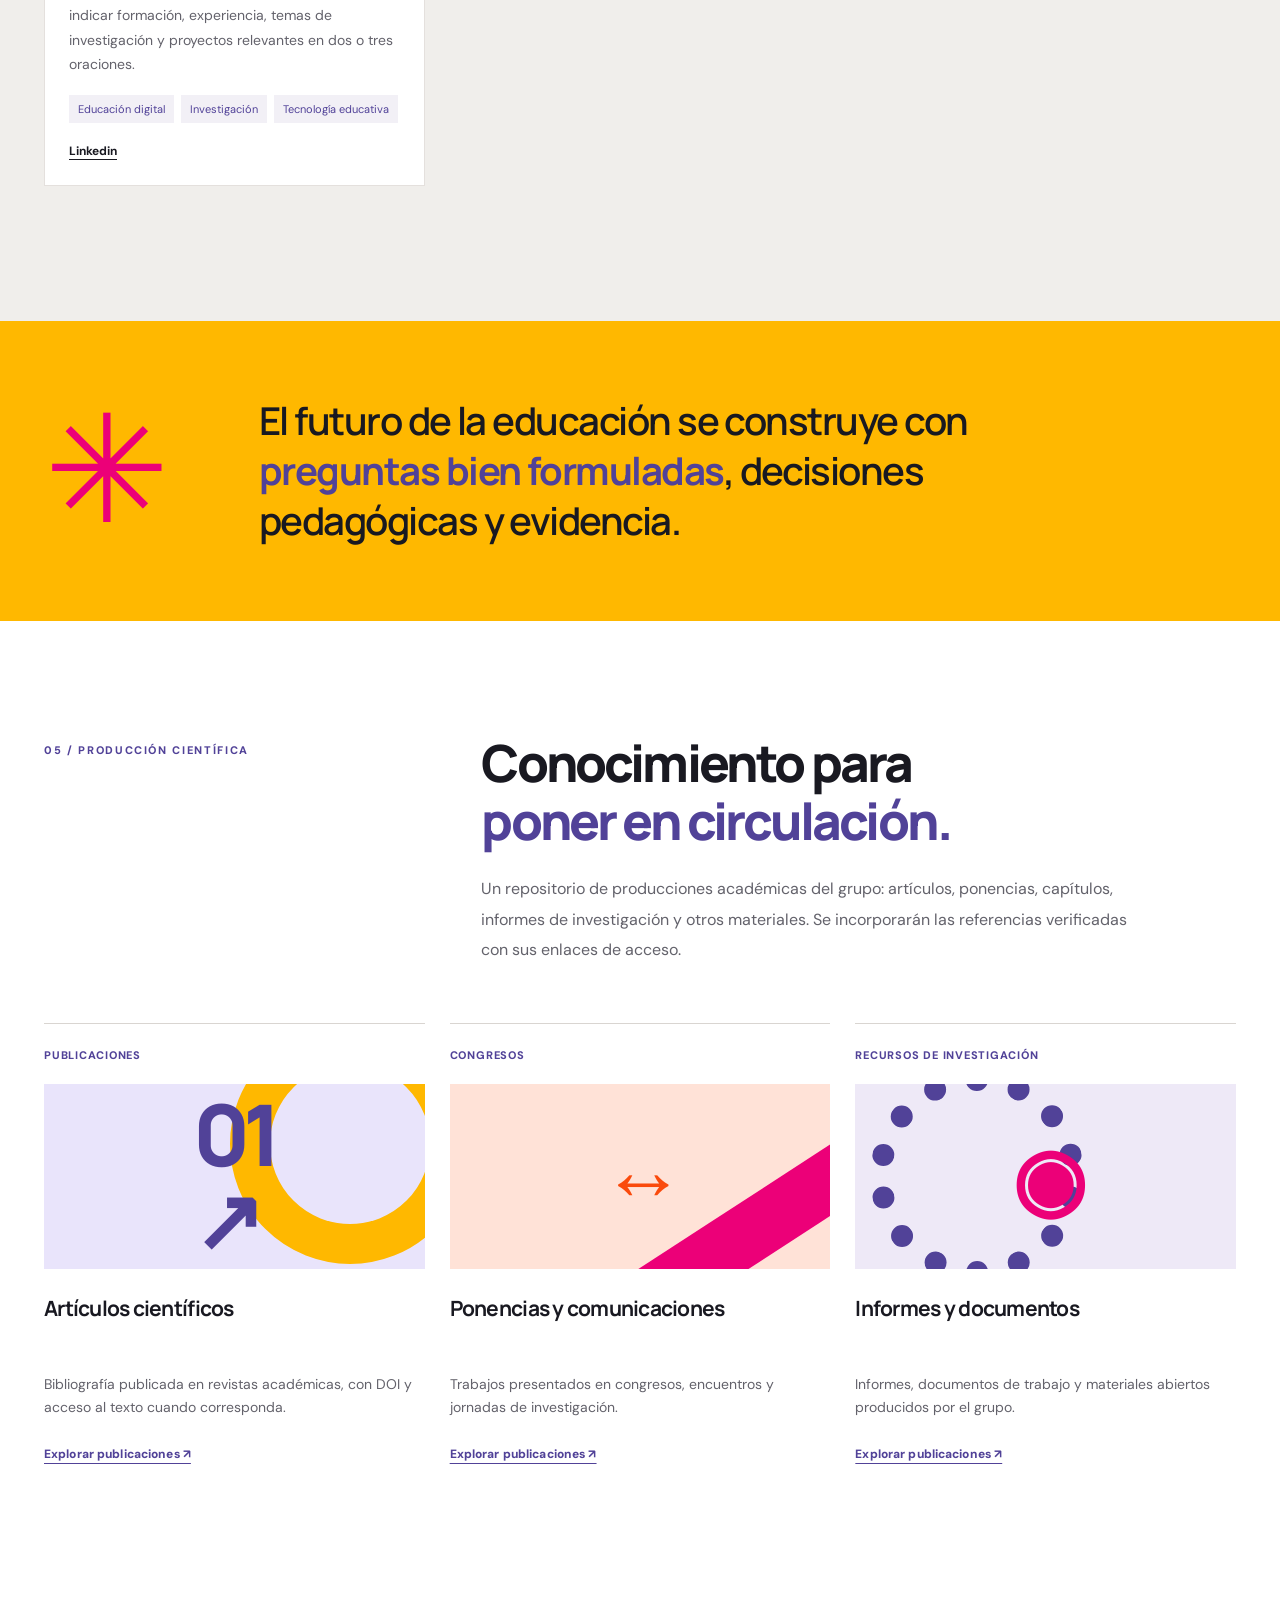
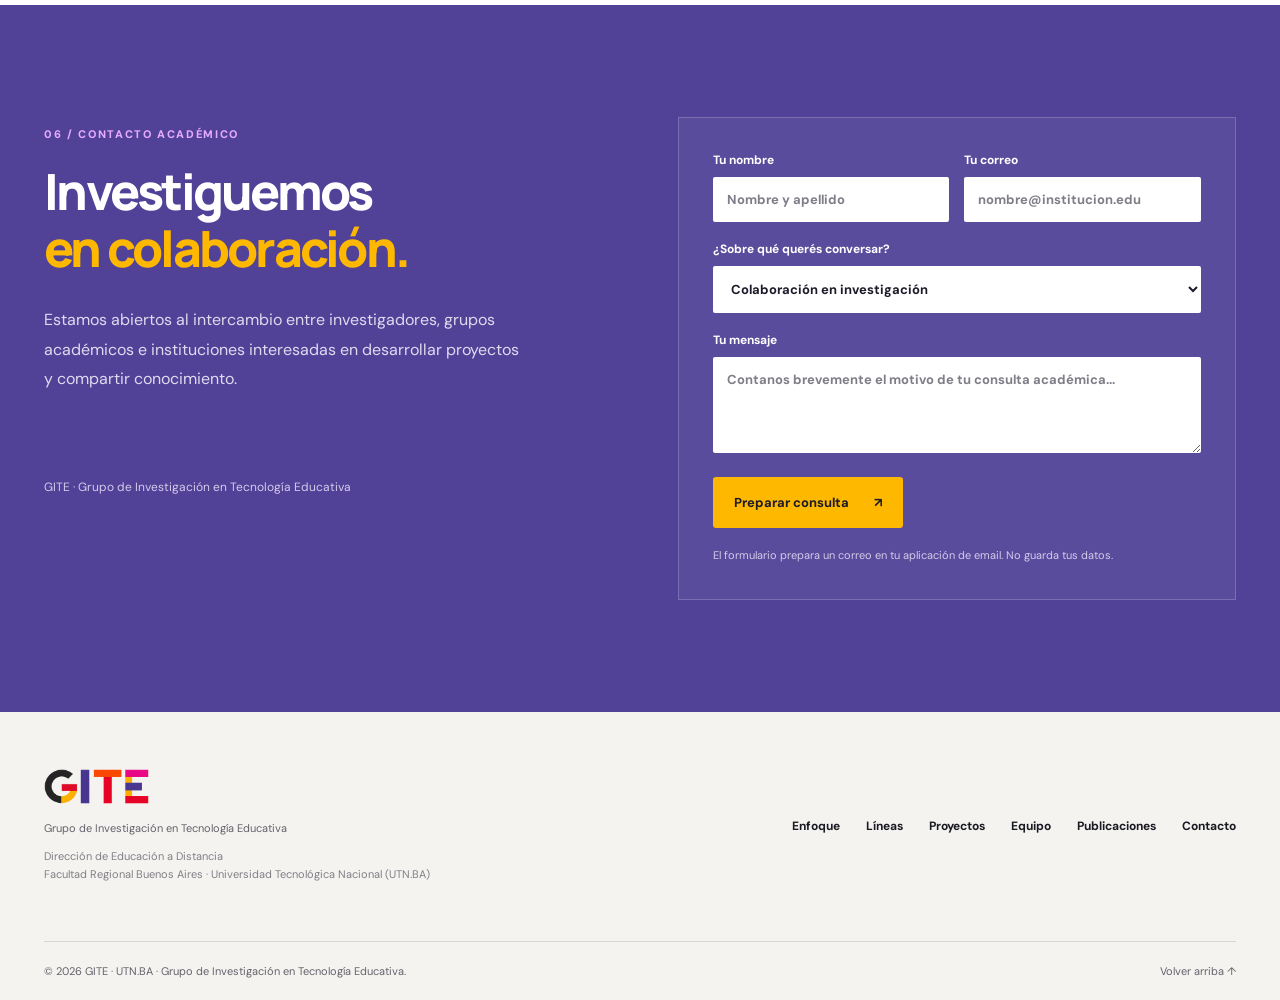
==== commit adca3b90: "Revise GITE research group description in index.html Updated the description of the GITE research gr" ====
--- a/index.html
+++ b/index.html
@@ -32,7 +32,7 @@
 <div class="hero-content reveal">
 <div class="eyebrow">INVESTIGAR. COMPRENDER. COMPARTIR.</div>
 <h1>Investigamos cómo la tecnología transforma <em>la enseñanza y el aprendizaje.</em></h1>
-<p class="hero-lead">GITE es un grupo de investigación en tecnología educativa de la Facultad Regional Buenos Aires de la Universidad Tecnológica Nacional (UTN.BA). Investigamos las relaciones entre educación, tecnología y producción de conocimiento, con especial interés en la educación superior.</p>
+<p class="hero-lead">GITE es un grupo de investigación en tecnología educativa perteneciente a la dirección de educación a distancia de la Facultad Regional Buenos Aires de la Universidad Tecnológica Nacional. Investigamos las relaciones entre educación, tecnología y producción de conocimiento, con especial interés en la educación superior.</p>
 <div class="hero-actions"><a class="btn btn-dark" href="#investigacion">Conocer nuestras líneas <span aria-hidden="true">↗</span></a><a class="text-link" href="#equipo">Conocer al equipo <span aria-hidden="true">↗</span></a></div>
 <div class="hero-bottom">En el ámbito de la Dirección de Educación a Distancia · UTN.BA</div>
 </div>
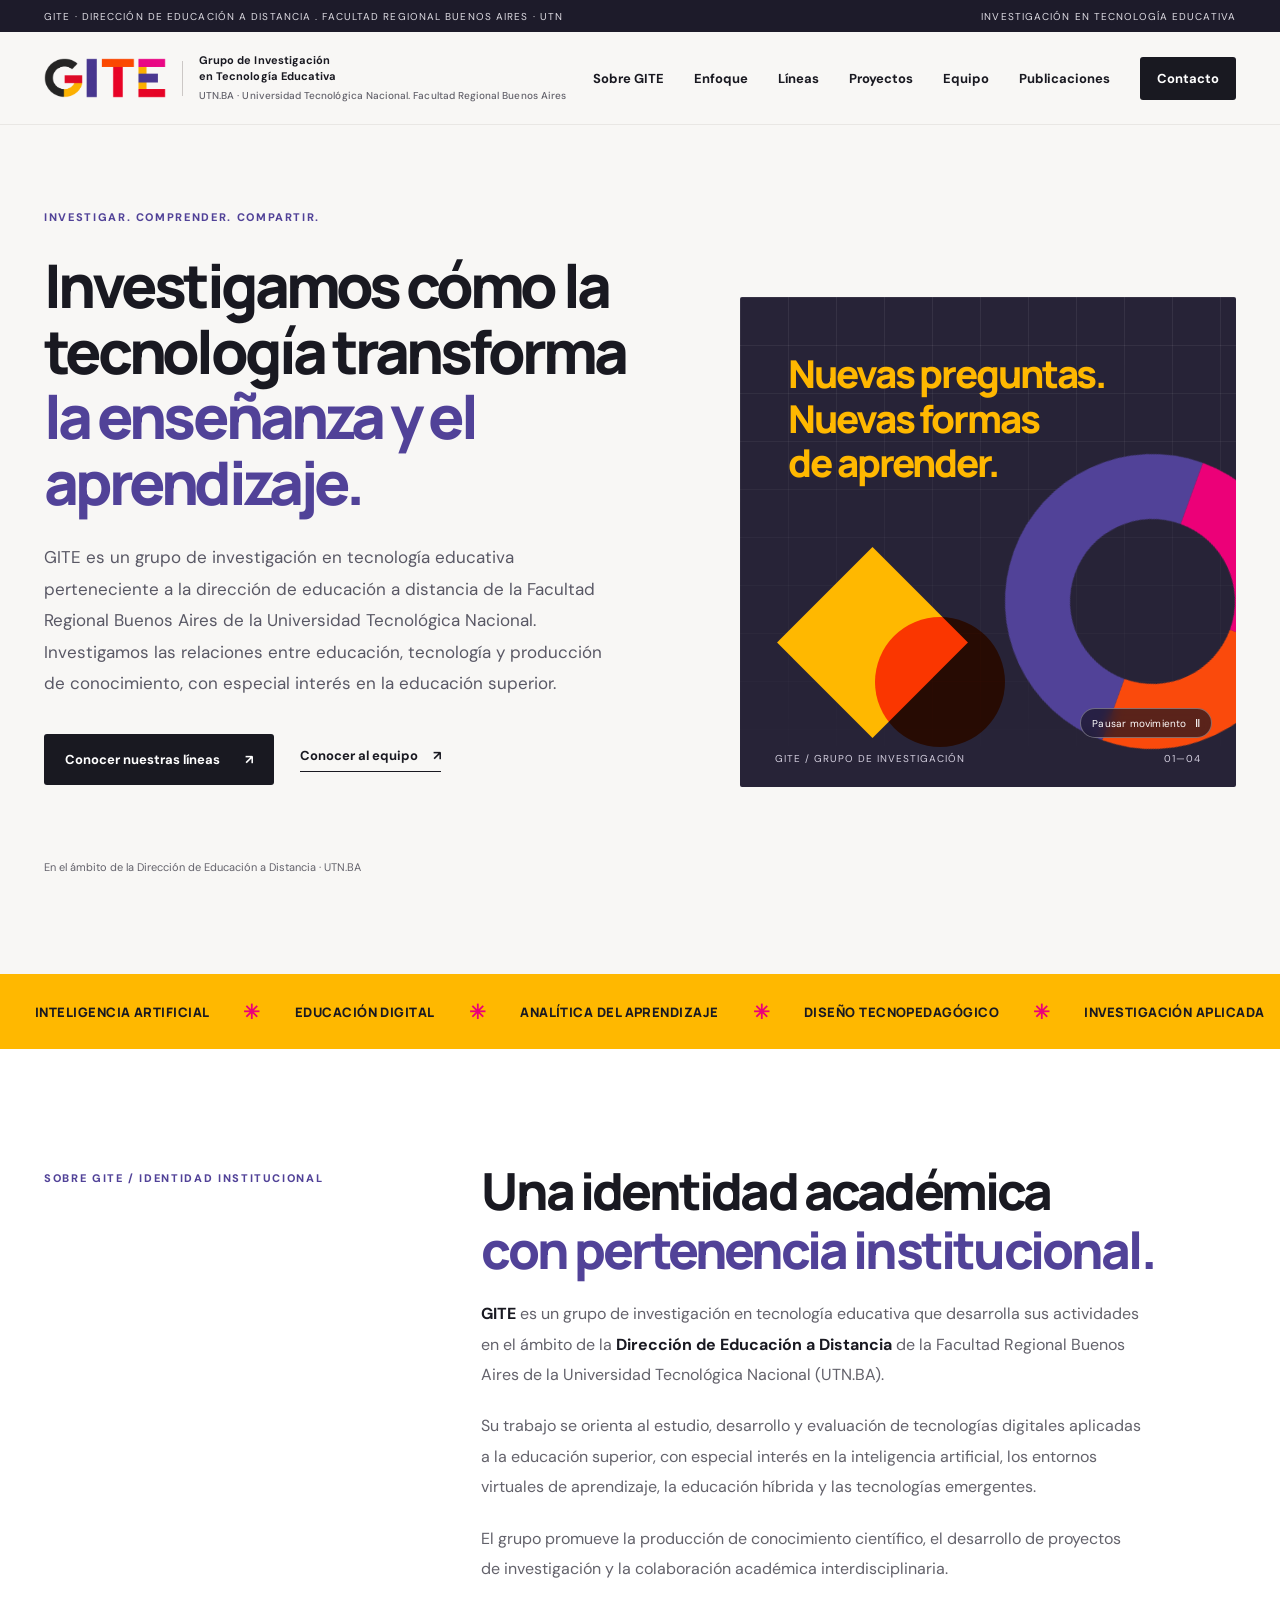
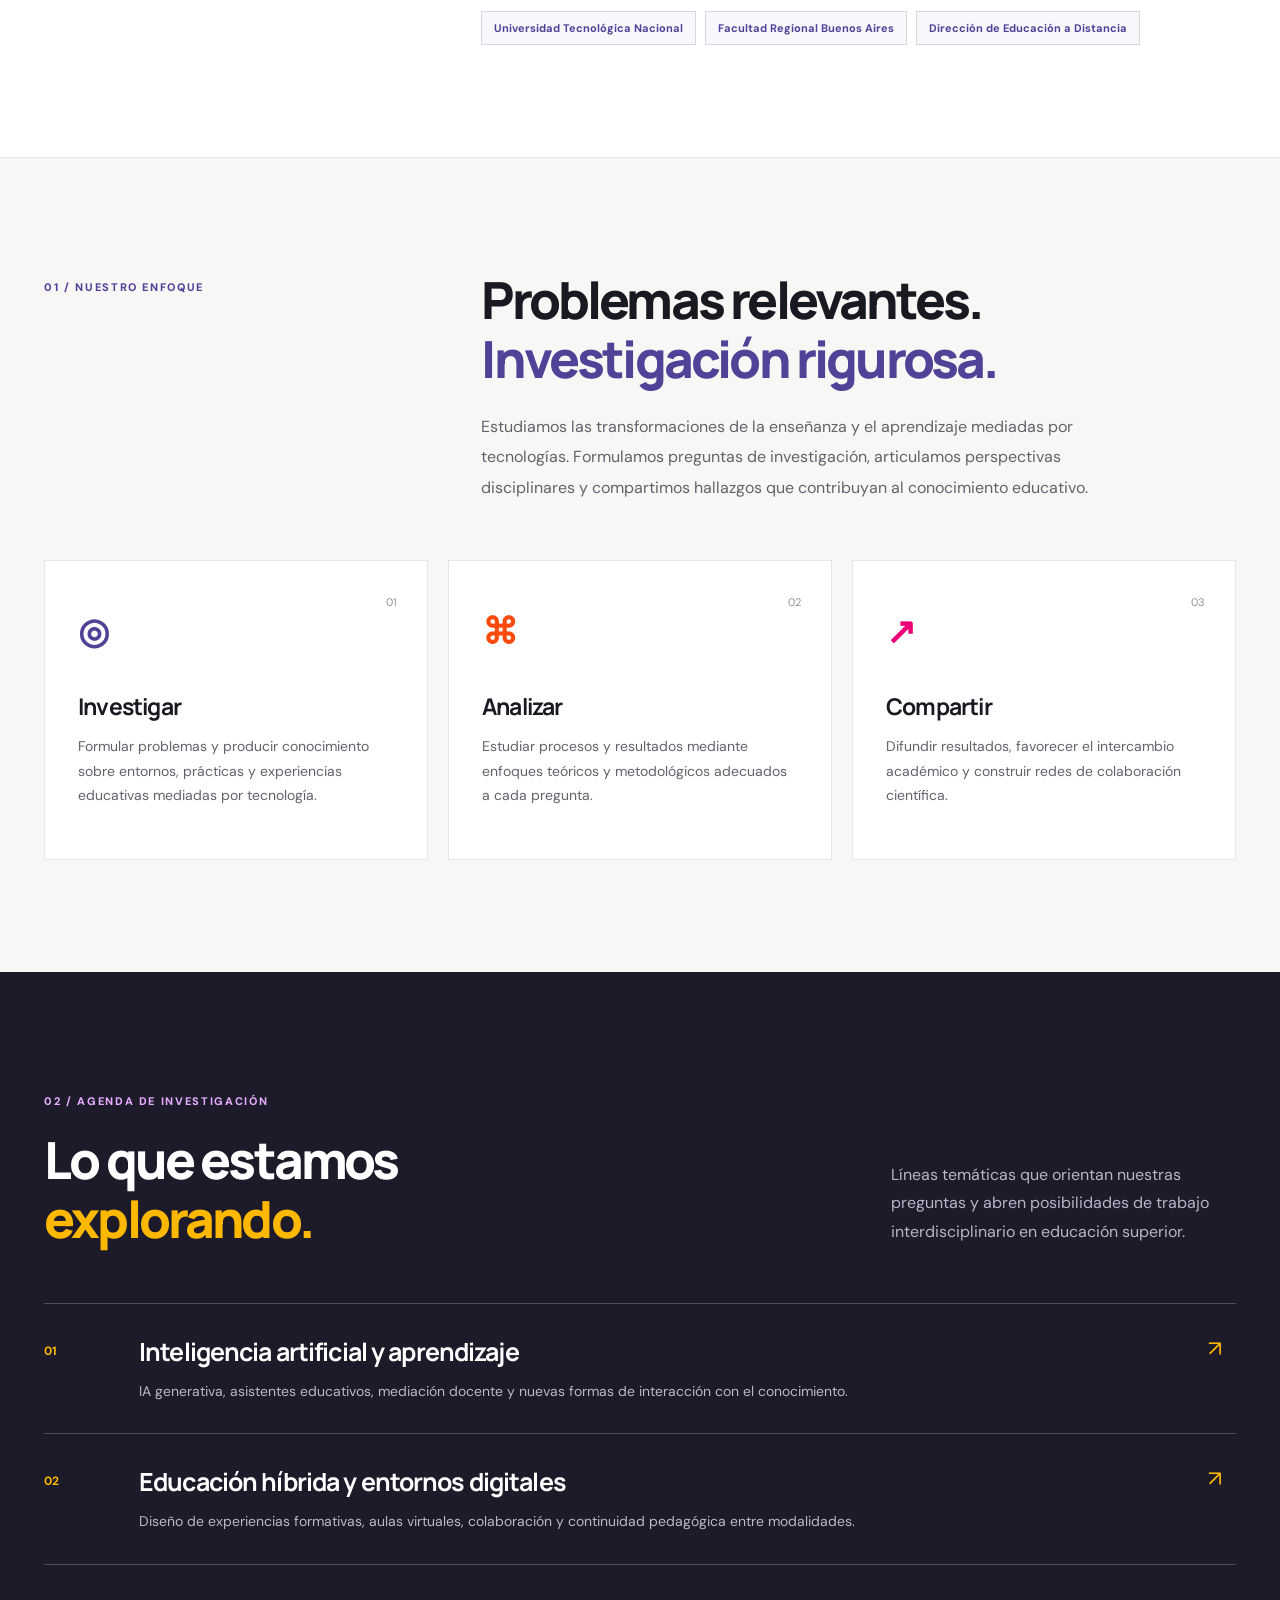
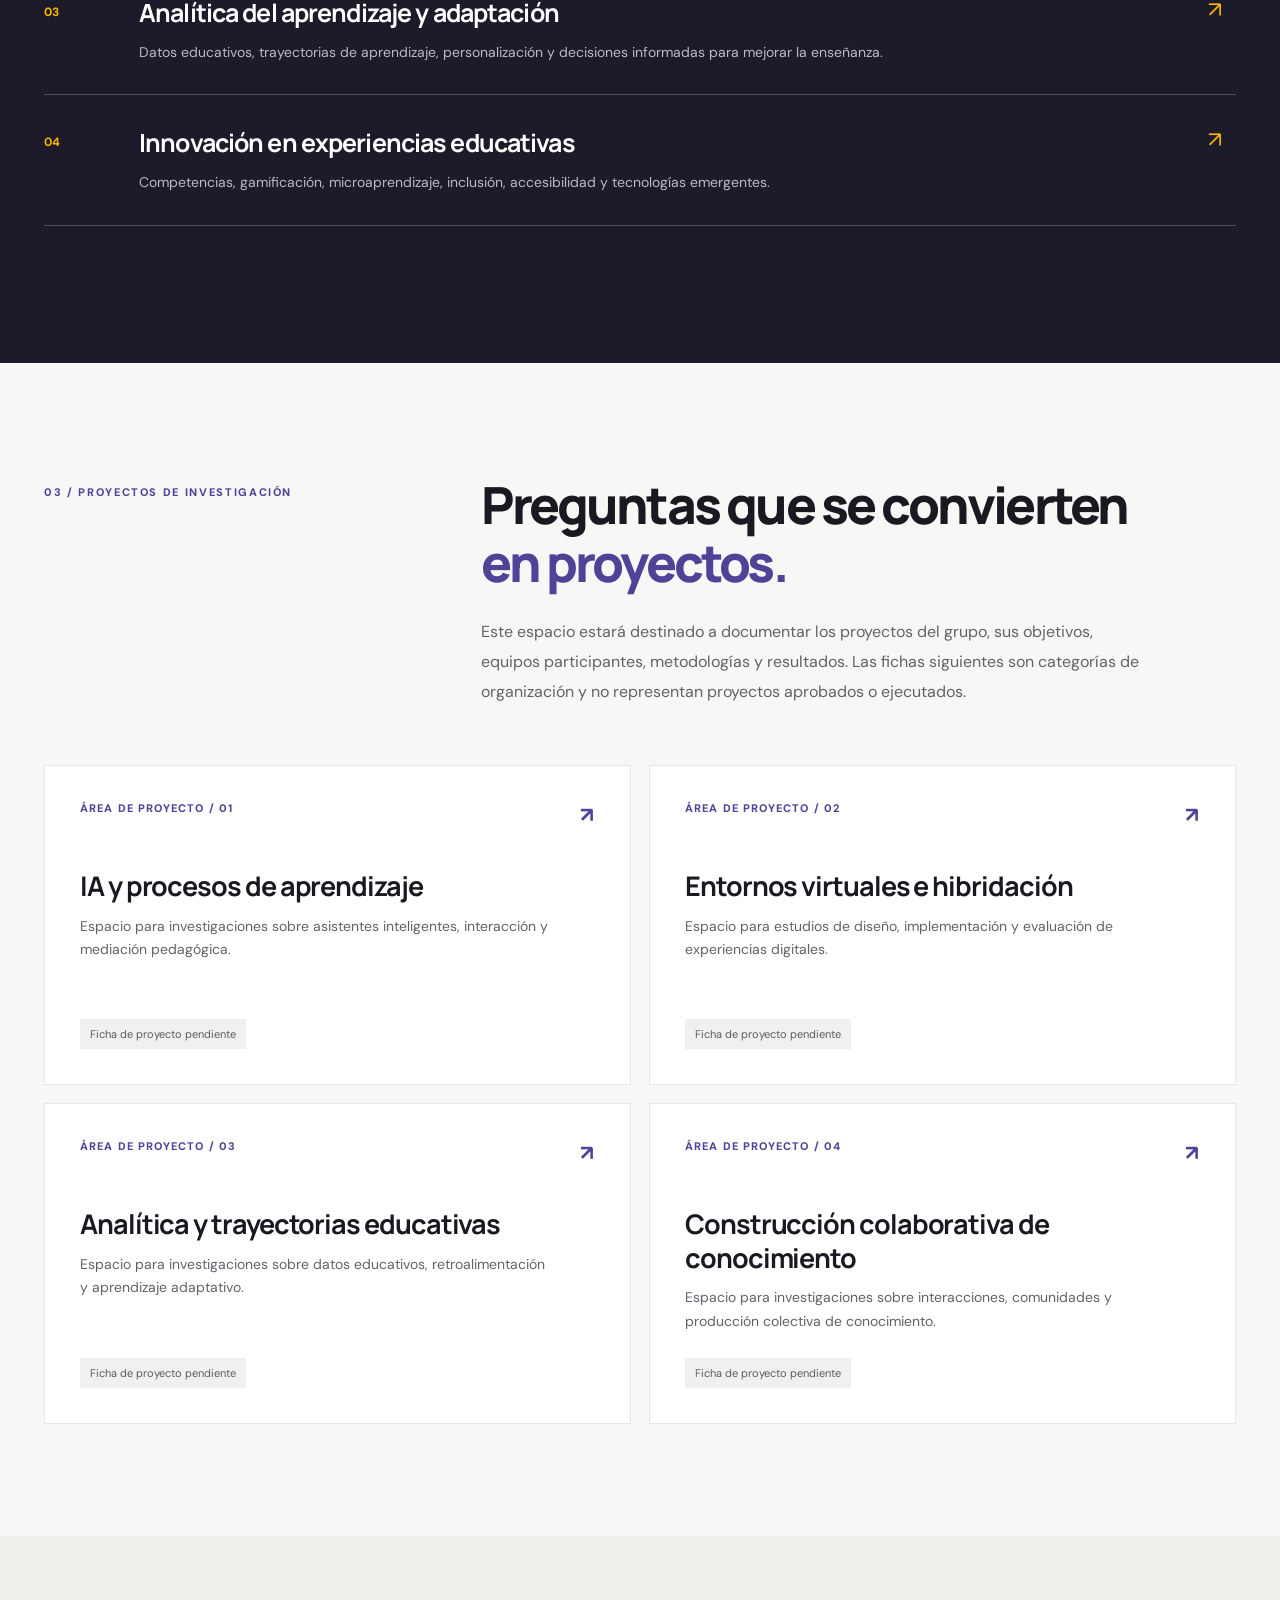
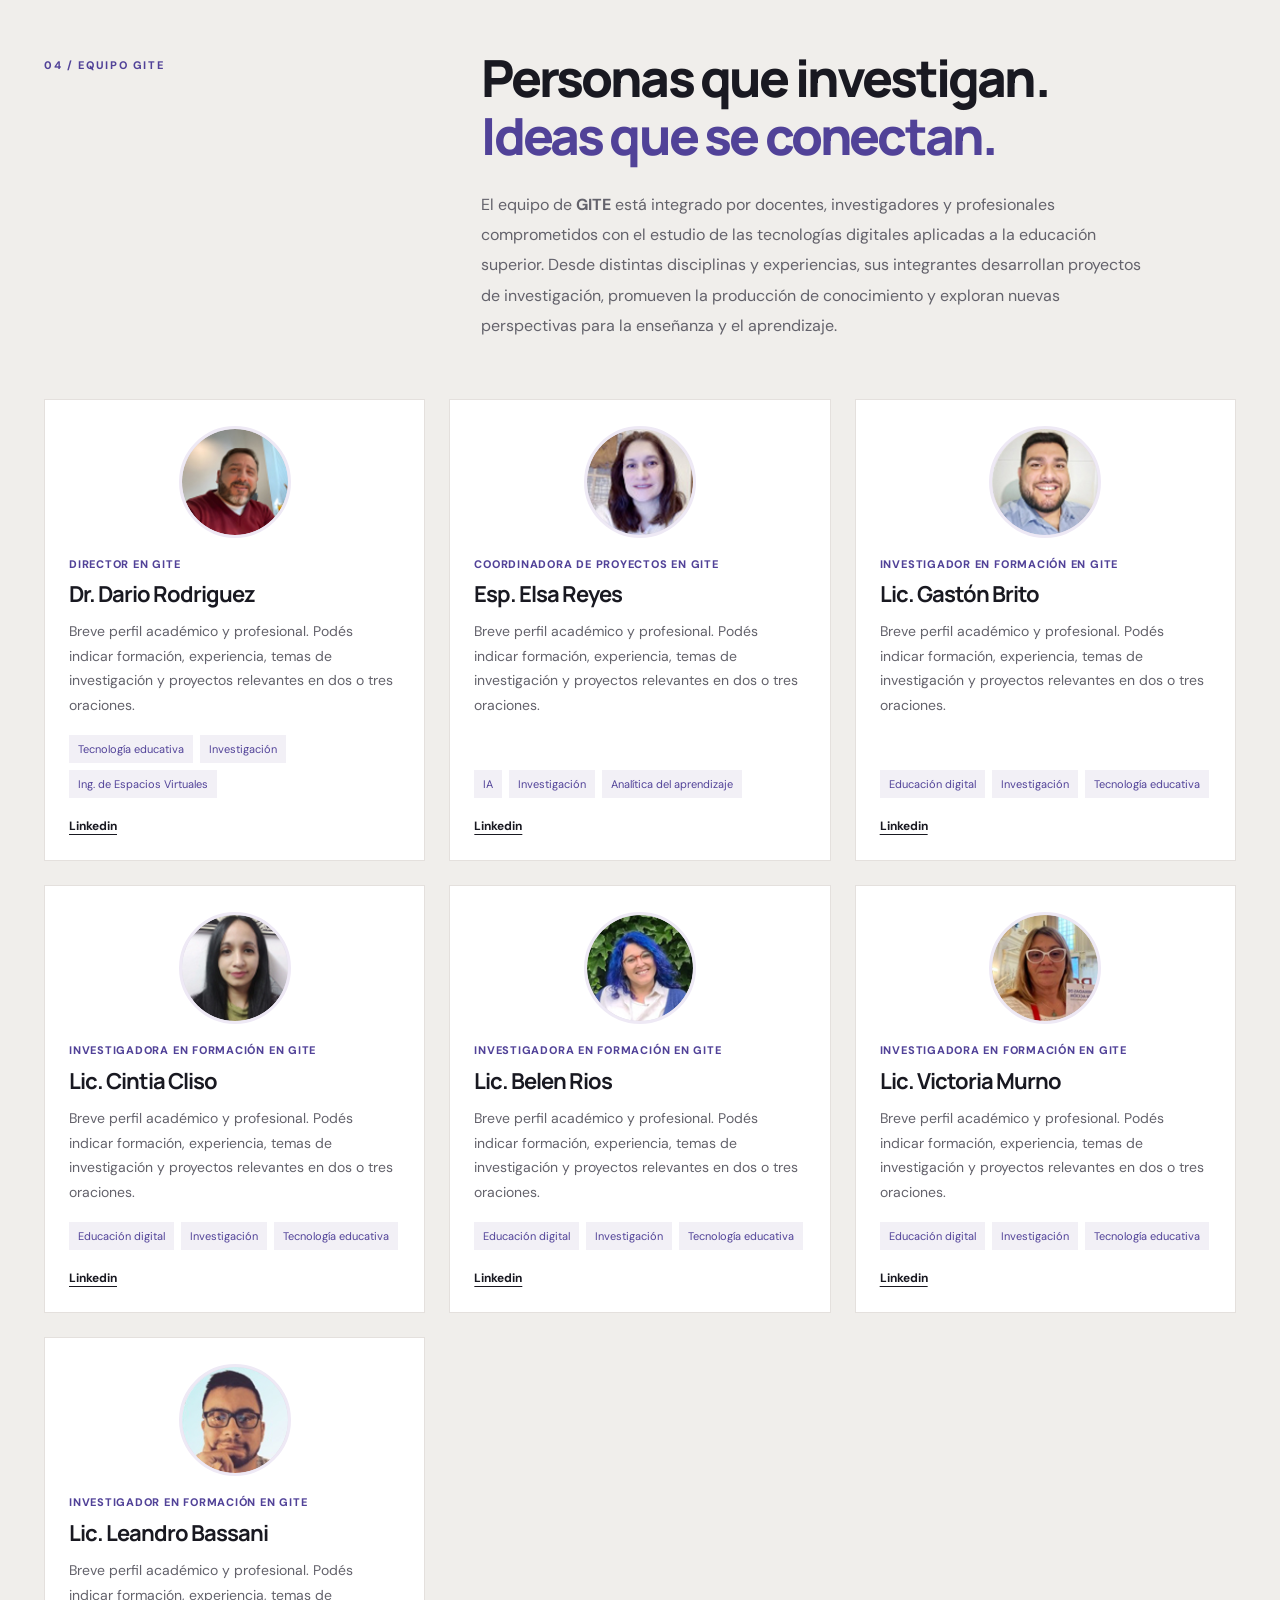
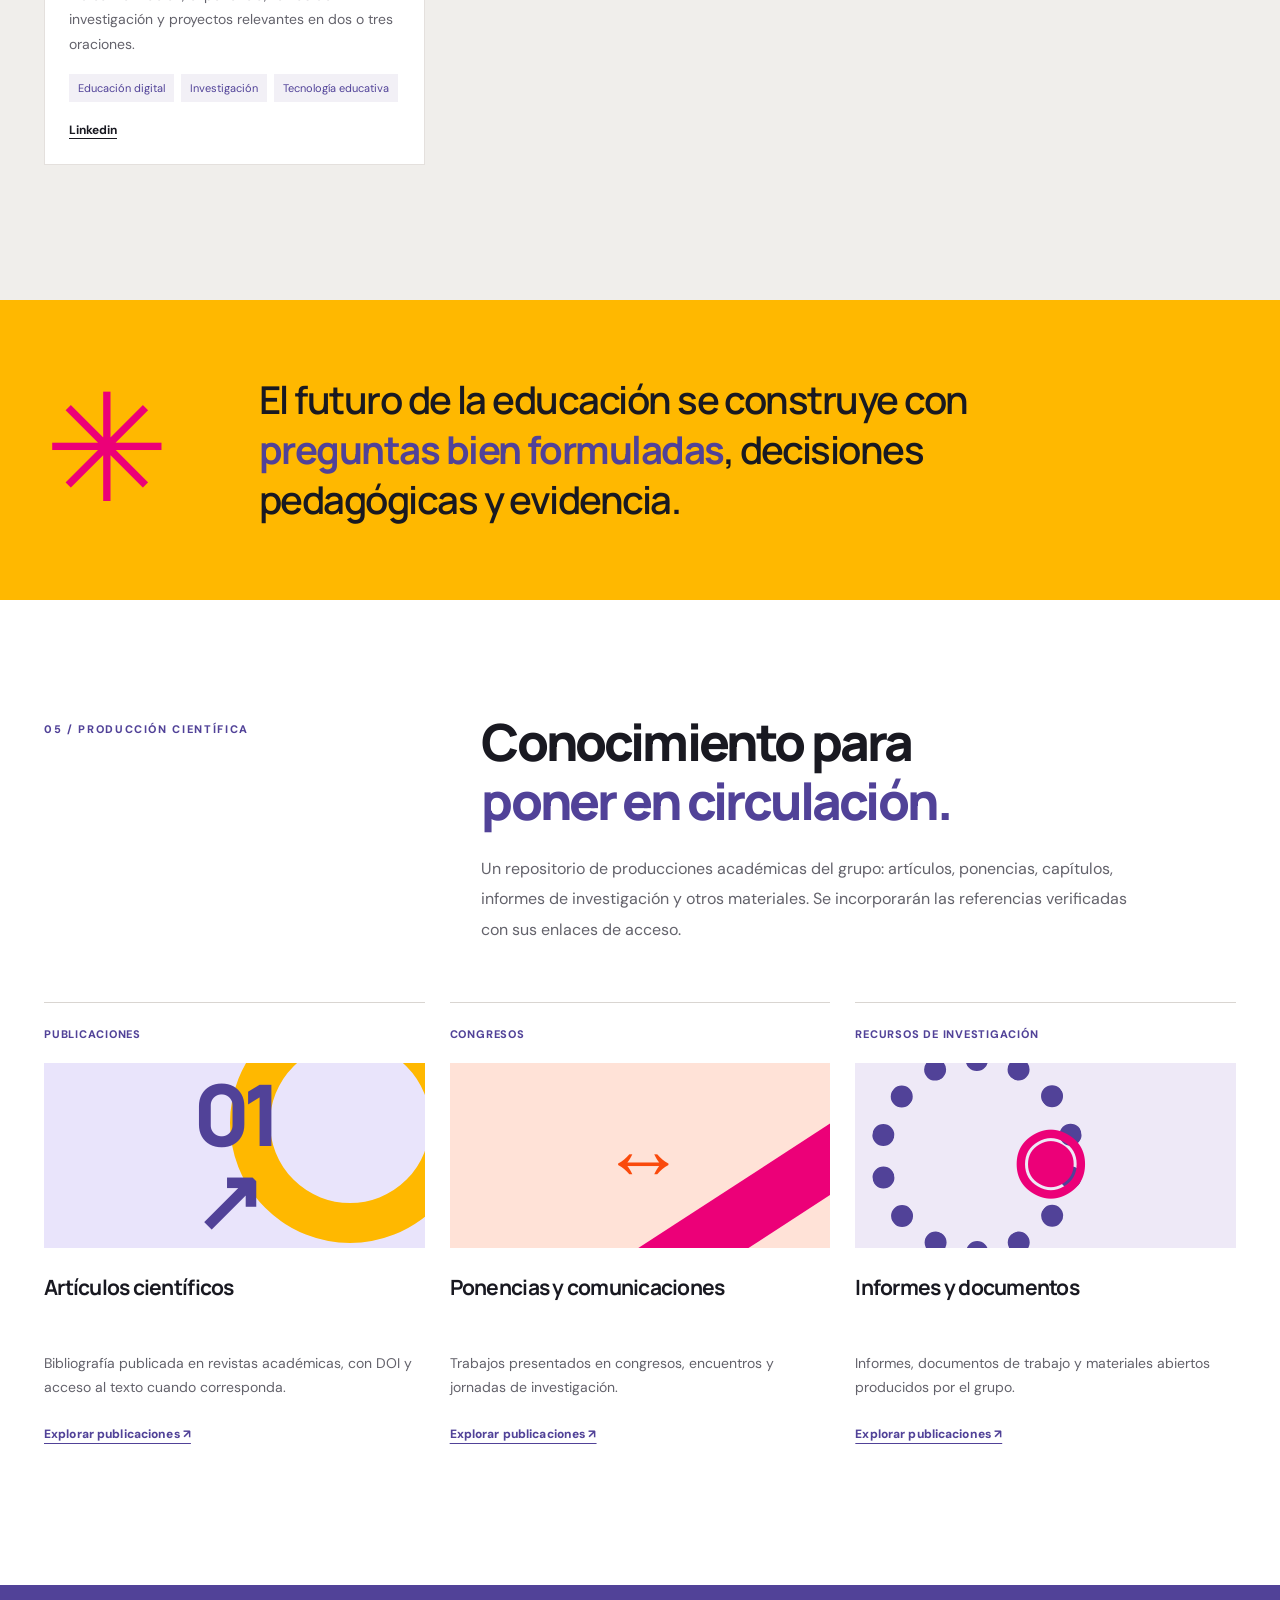
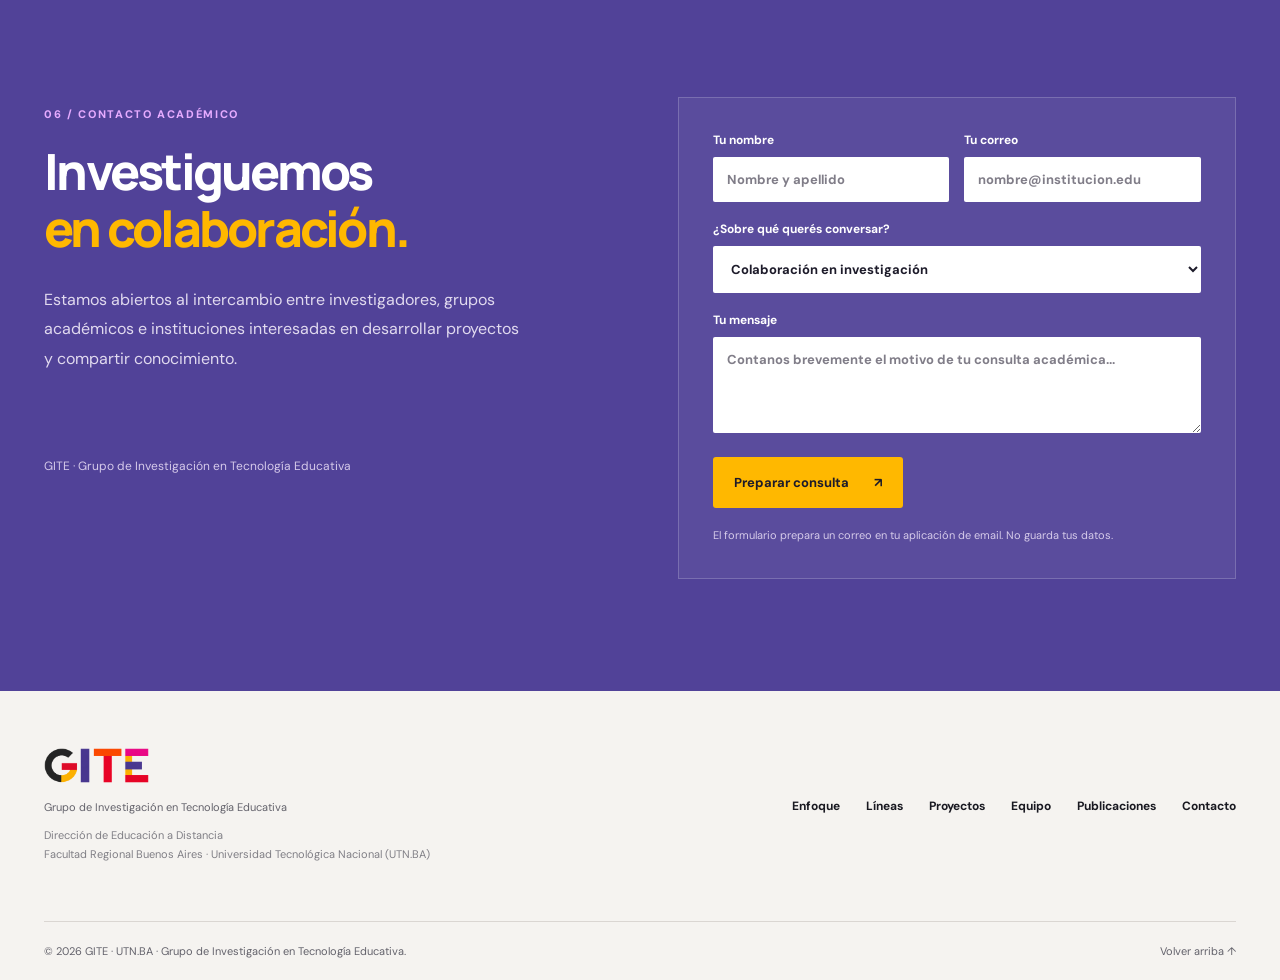
==== commit d523574a: "Update research section with new content Replaced the old research section with updated content on r" ====
--- a/index.html
+++ b/index.html
@@ -46,7 +46,7 @@
 </section>
 <div aria-label="Áreas de trabajo" class="ticker"><div class="ticker-inner"><span>INTELIGENCIA ARTIFICIAL</span><i>✳</i><span>EDUCACIÓN DIGITAL</span><i>✳</i><span>ANALÍTICA DEL APRENDIZAJE</span><i>✳</i><span>DISEÑO TECNOPEDAGÓGICO</span><i>✳</i><span>INVESTIGACIÓN APLICADA</span></div></div><section aria-labelledby="sobre-gite-title" class="about-institution section-pad" id="sobre-gite"><div class="container"><div class="section-intro reveal"><div class="section-label">SOBRE GITE / IDENTIDAD INSTITUCIONAL</div><div><h2 id="sobre-gite-title">Una identidad académica<br/><span>con pertenencia institucional.</span></h2><p><strong>GITE</strong> es un grupo de investigación en tecnología educativa que desarrolla sus actividades en el ámbito de la <strong>Dirección de Educación a Distancia</strong> de la Facultad Regional Buenos Aires de la Universidad Tecnológica Nacional (UTN.BA).</p><p>Su trabajo se orienta al estudio, desarrollo y evaluación de tecnologías digitales aplicadas a la educación superior, con especial interés en la inteligencia artificial, los entornos virtuales de aprendizaje, la educación híbrida y las tecnologías emergentes.</p><p>El grupo promueve la producción de conocimiento científico, el desarrollo de proyectos de investigación y la colaboración académica interdisciplinaria.</p><div class="institution-tags"><span>Universidad Tecnológica Nacional</span><span>Facultad Regional Buenos Aires</span><span>Dirección de Educación a Distancia</span></div></div></div></div></section>
 <section class="section-pad" id="enfoque"><div class="container"><div class="section-intro reveal"><div class="section-label">01 / NUESTRO ENFOQUE</div><div><h2>Problemas relevantes.<br/><span>Investigación rigurosa.</span></h2><p>Estudiamos las transformaciones de la enseñanza y el aprendizaje mediadas por tecnologías. Formulamos preguntas de investigación, articulamos perspectivas disciplinares y compartimos hallazgos que contribuyan al conocimiento educativo.</p></div></div><div class="principles"><article class="principle reveal"><span class="principle-no">01</span><div class="principle-icon purple">◎</div><h3>Investigar</h3><p>Formular problemas y producir conocimiento sobre entornos, prácticas y experiencias educativas mediadas por tecnología.</p></article><article class="principle reveal"><span class="principle-no">02</span><div class="principle-icon orange">⌘</div><h3>Analizar</h3><p>Estudiar procesos y resultados mediante enfoques teóricos y metodológicos adecuados a cada pregunta.</p></article><article class="principle reveal"><span class="principle-no">03</span><div class="principle-icon pink">↗</div><h3>Compartir</h3><p>Difundir resultados, favorecer el intercambio académico y construir redes de colaboración científica.</p></article></div></div></section>
-<section class="research section-pad" id="investigacion"><div class="container"><div class="research-top reveal"><div><div class="section-label light">02 / AGENDA DE INVESTIGACIÓN</div><h2>Lo que estamos<br/><em>explorando.</em></h2></div><p>Líneas temáticas que orientan nuestras preguntas y abren posibilidades de trabajo interdisciplinario en educación superior.</p></div><div class="research-list"><article class="research-item reveal"><span class="research-index">01</span><div><h3>Inteligencia artificial y aprendizaje</h3><p>IA generativa, asistentes educativos, mediación docente y nuevas formas de interacción con el conocimiento.</p></div><span class="research-mark">↗</span></article><article class="research-item reveal"><span class="research-index">02</span><div><h3>Educación híbrida y entornos digitales</h3><p>Diseño de experiencias formativas, aulas virtuales, colaboración y continuidad pedagógica entre modalidades.</p></div><span class="research-mark">↗</span></article><article class="research-item reveal"><span class="research-index">03</span><div><h3>Analítica del aprendizaje y adaptación</h3><p>Datos educativos, trayectorias de aprendizaje, personalización y decisiones informadas para mejorar la enseñanza.</p></div><span class="research-mark">↗</span></article><article class="research-item reveal"><span class="research-index">04</span><div><h3>Innovación en experiencias educativas</h3><p>Competencias, gamificación, microaprendizaje, inclusión, accesibilidad y tecnologías emergentes.</p></div><span class="research-mark">↗</span></article></div><p class="research-note">Otras líneas de interés: construcción colaborativa de conocimiento en espacios virtuales, educación basada en competencias, gamificación, microaprendizaje, inclusión, accesibilidad y blockchain educativo.</p></div></section>
+<section class="research section-pad" id="investigacion"><div class="container"><div class="research-top reveal"><div><div class="section-label light">02 / AGENDA DE INVESTIGACIÓN</div><h2>Lo que estamos<br/><em>explorando.</em></h2></div><p>Líneas temáticas que orientan nuestras preguntas y abren posibilidades de trabajo interdisciplinario en educación superior.</p></div><div class="research-list"><article class="research-item reveal"><span class="research-index">01</span><div><h3>Inteligencia artificial y aprendizaje</h3><p>IA generativa, asistentes educativos, mediación docente y nuevas formas de interacción con el conocimiento.</p></div><span class="research-mark">↗</span></article><article class="research-item reveal"><span class="research-index">02</span><div><h3>Educación híbrida y entornos digitales</h3><p>Diseño de experiencias formativas, aulas virtuales, colaboración y continuidad pedagógica entre modalidades.</p></div><span class="research-mark">↗</span></article><article class="research-item reveal"><span class="research-index">03</span><div><h3>Analítica del aprendizaje y adaptación</h3><p>Datos educativos, trayectorias de aprendizaje, personalización y decisiones informadas para mejorar la enseñanza.</p></div><span class="research-mark">↗</span></article><article class="research-item reveal"><span class="research-index">04</span><div><h3>Innovación en experiencias educativas</h3><p>Competencias, gamificación, microaprendizaje, inclusión, accesibilidad y tecnologías emergentes.</p></div><span class="research-mark">↗</span></article></div><p class="research-note"></p></div></section>
 <section class="section-pad" id="proyectos"><div class="container"><div class="section-intro reveal"><div class="section-label">03 / PROYECTOS DE INVESTIGACIÓN</div><div><h2>Preguntas que se convierten<br/><span>en proyectos.</span></h2><p>Este espacio estará destinado a documentar los proyectos del grupo, sus objetivos, equipos participantes, metodologías y resultados. Las fichas siguientes son categorías de organización y no representan proyectos aprobados o ejecutados.</p></div></div><div class="services"><article class="service-card reveal"><div class="service-top"><span>ÁREA DE PROYECTO / 01</span><span>↗</span></div><h3>IA y procesos de aprendizaje</h3><p>Espacio para investigaciones sobre asistentes inteligentes, interacción y mediación pedagógica.</p><div class="tag-list"><span>Ficha de proyecto pendiente</span></div></article><article class="service-card reveal"><div class="service-top"><span>ÁREA DE PROYECTO / 02</span><span>↗</span></div><h3>Entornos virtuales e hibridación</h3><p>Espacio para estudios de diseño, implementación y evaluación de experiencias digitales.</p><div class="tag-list"><span>Ficha de proyecto pendiente</span></div></article><article class="service-card reveal"><div class="service-top"><span>ÁREA DE PROYECTO / 03</span><span>↗</span></div><h3>Analítica y trayectorias educativas</h3><p>Espacio para investigaciones sobre datos educativos, retroalimentación y aprendizaje adaptativo.</p><div class="tag-list"><span>Ficha de proyecto pendiente</span></div></article><article class="service-card reveal"><div class="service-top"><span>ÁREA DE PROYECTO / 04</span><span>↗</span></div><h3>Construcción colaborativa de conocimiento</h3><p>Espacio para investigaciones sobre interacciones, comunidades y producción colectiva de conocimiento.</p><div class="tag-list"><span>Ficha de proyecto pendiente</span></div></article></div></div></section>
 <section aria-labelledby="equipo-title" class="team section-pad" id="equipo">
 <div class="container">
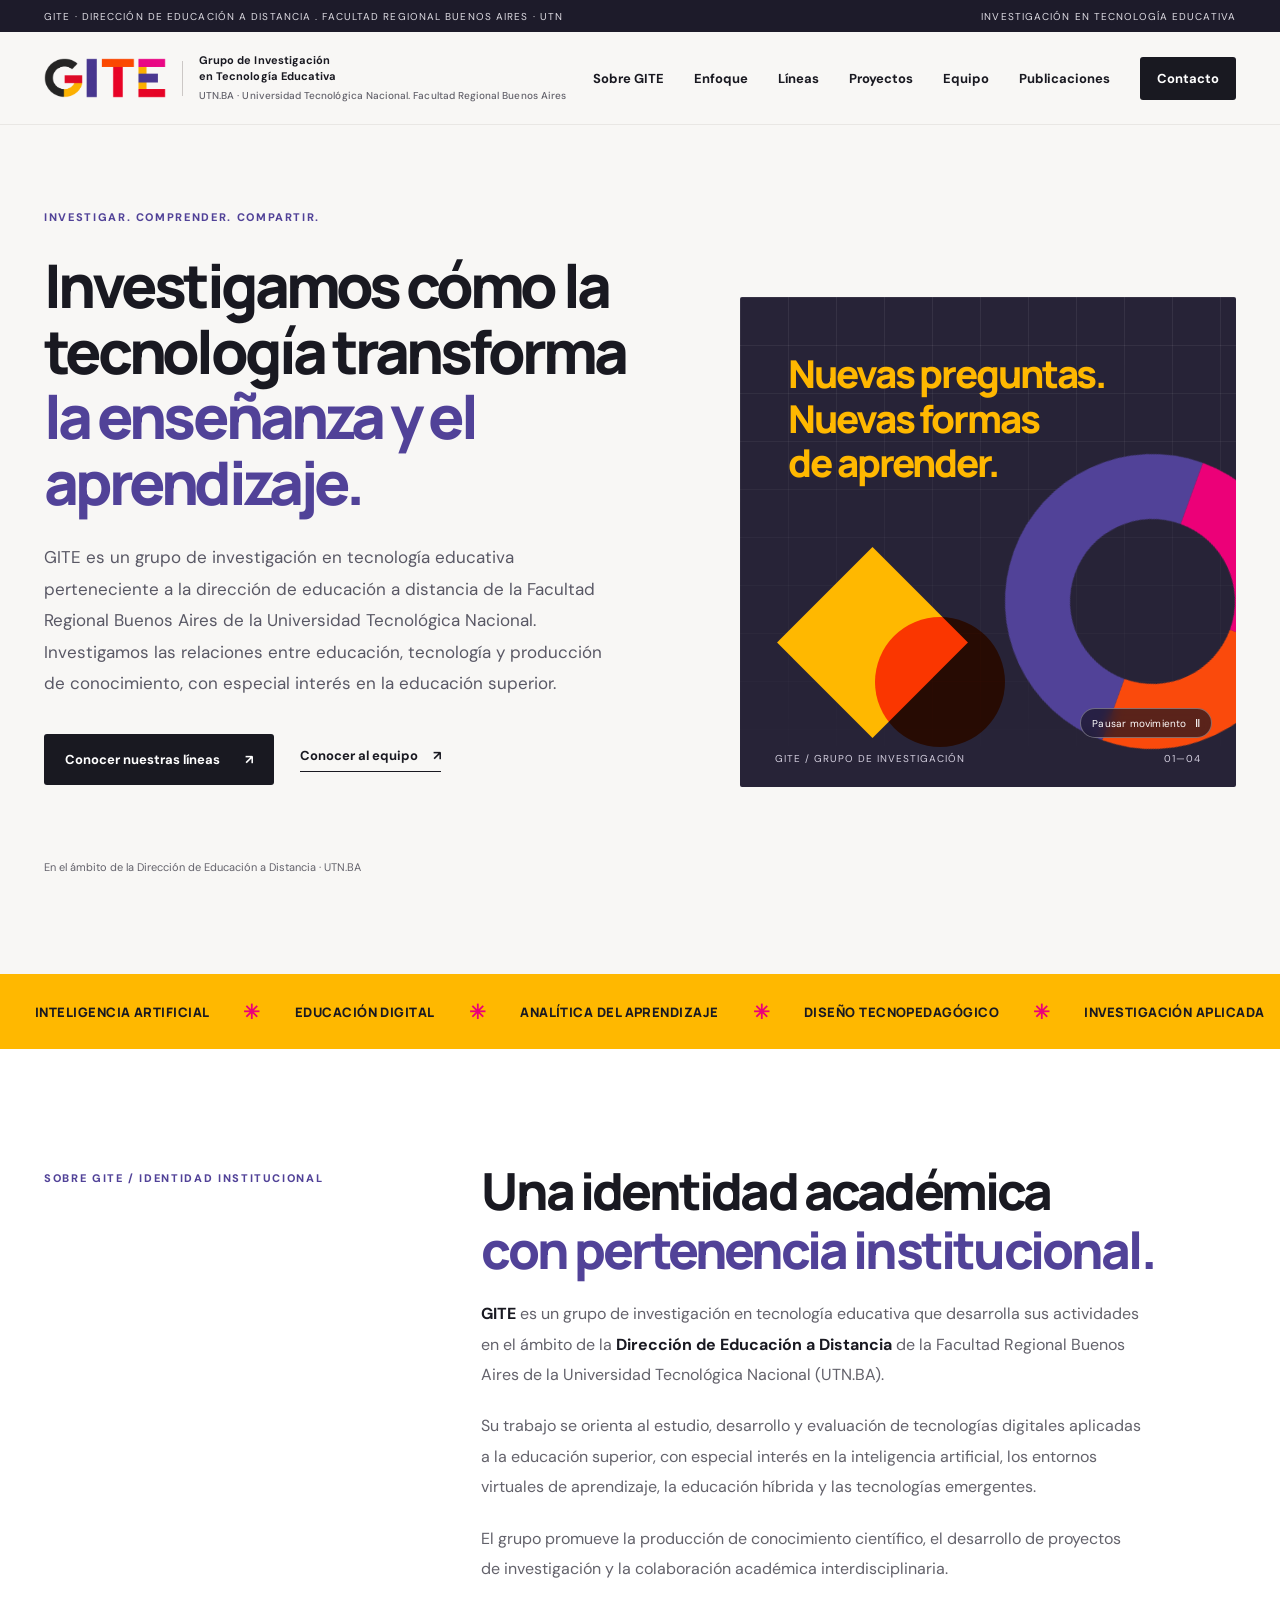
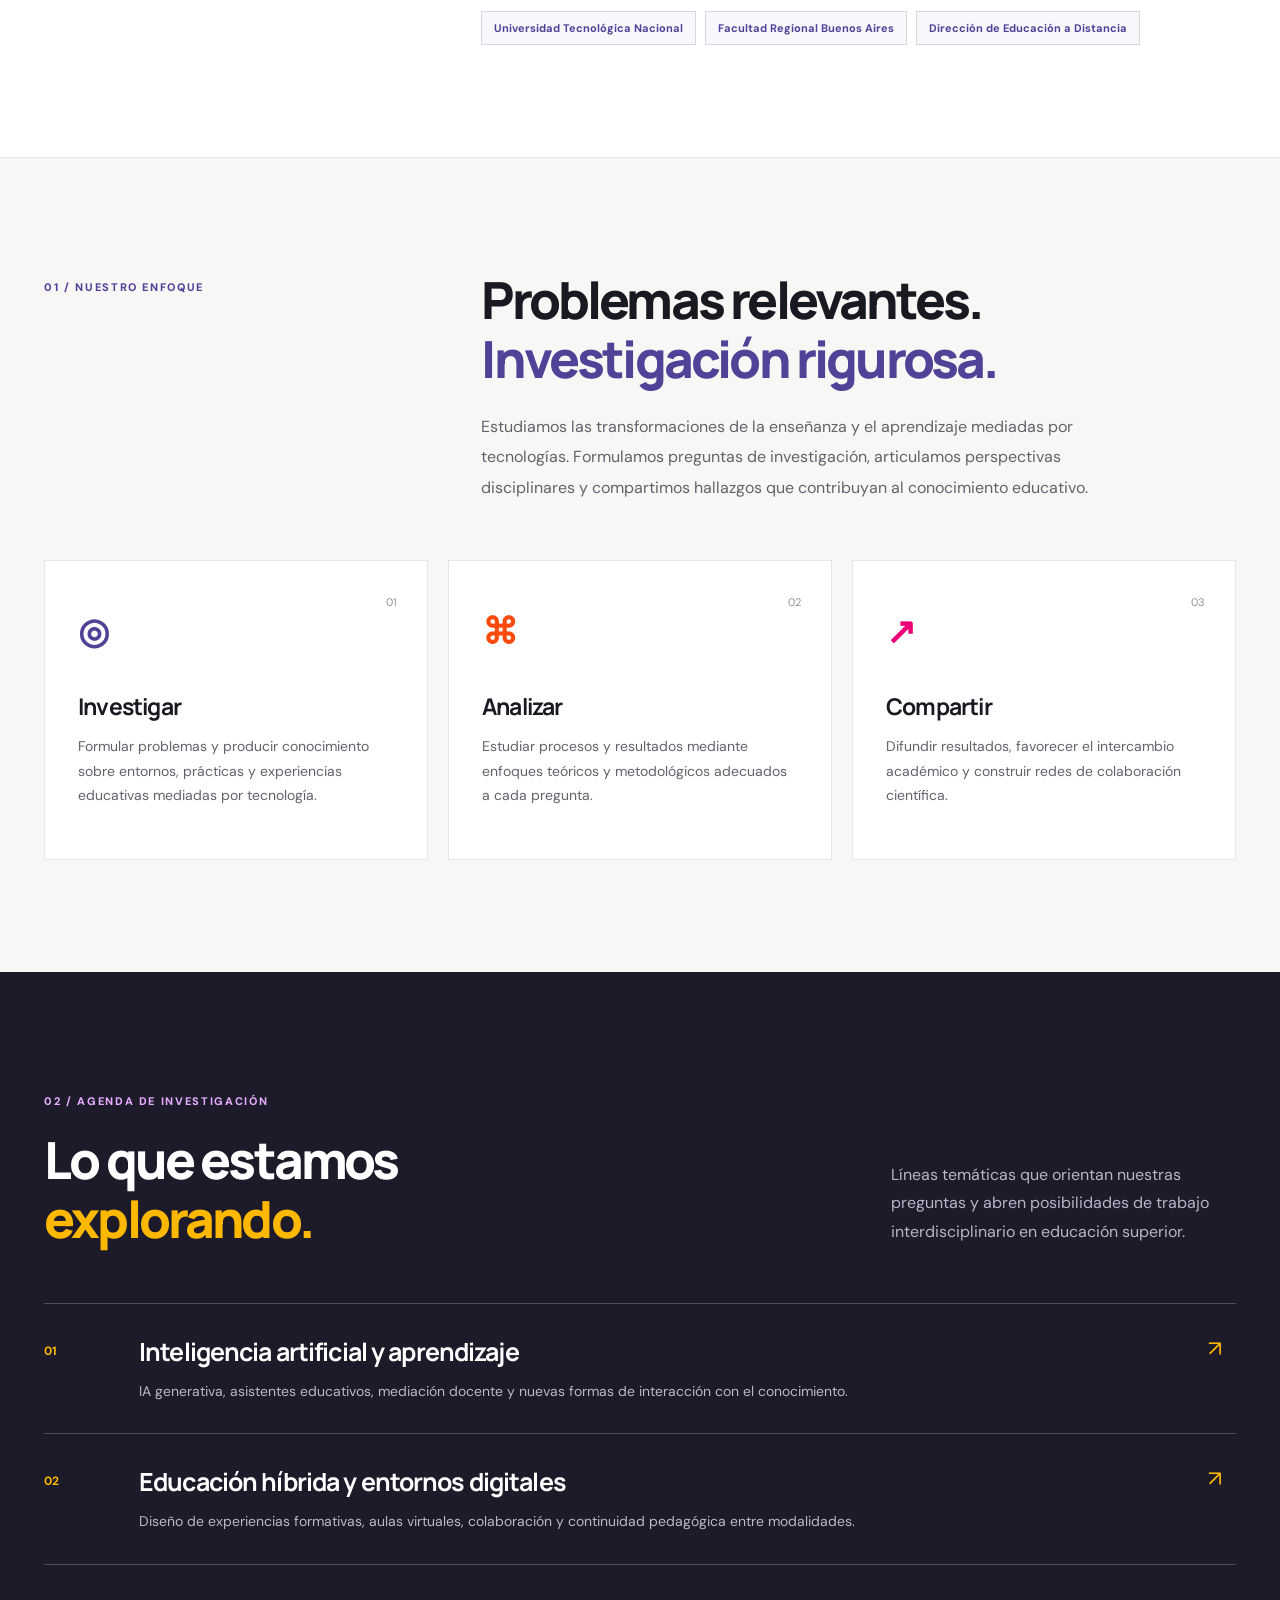
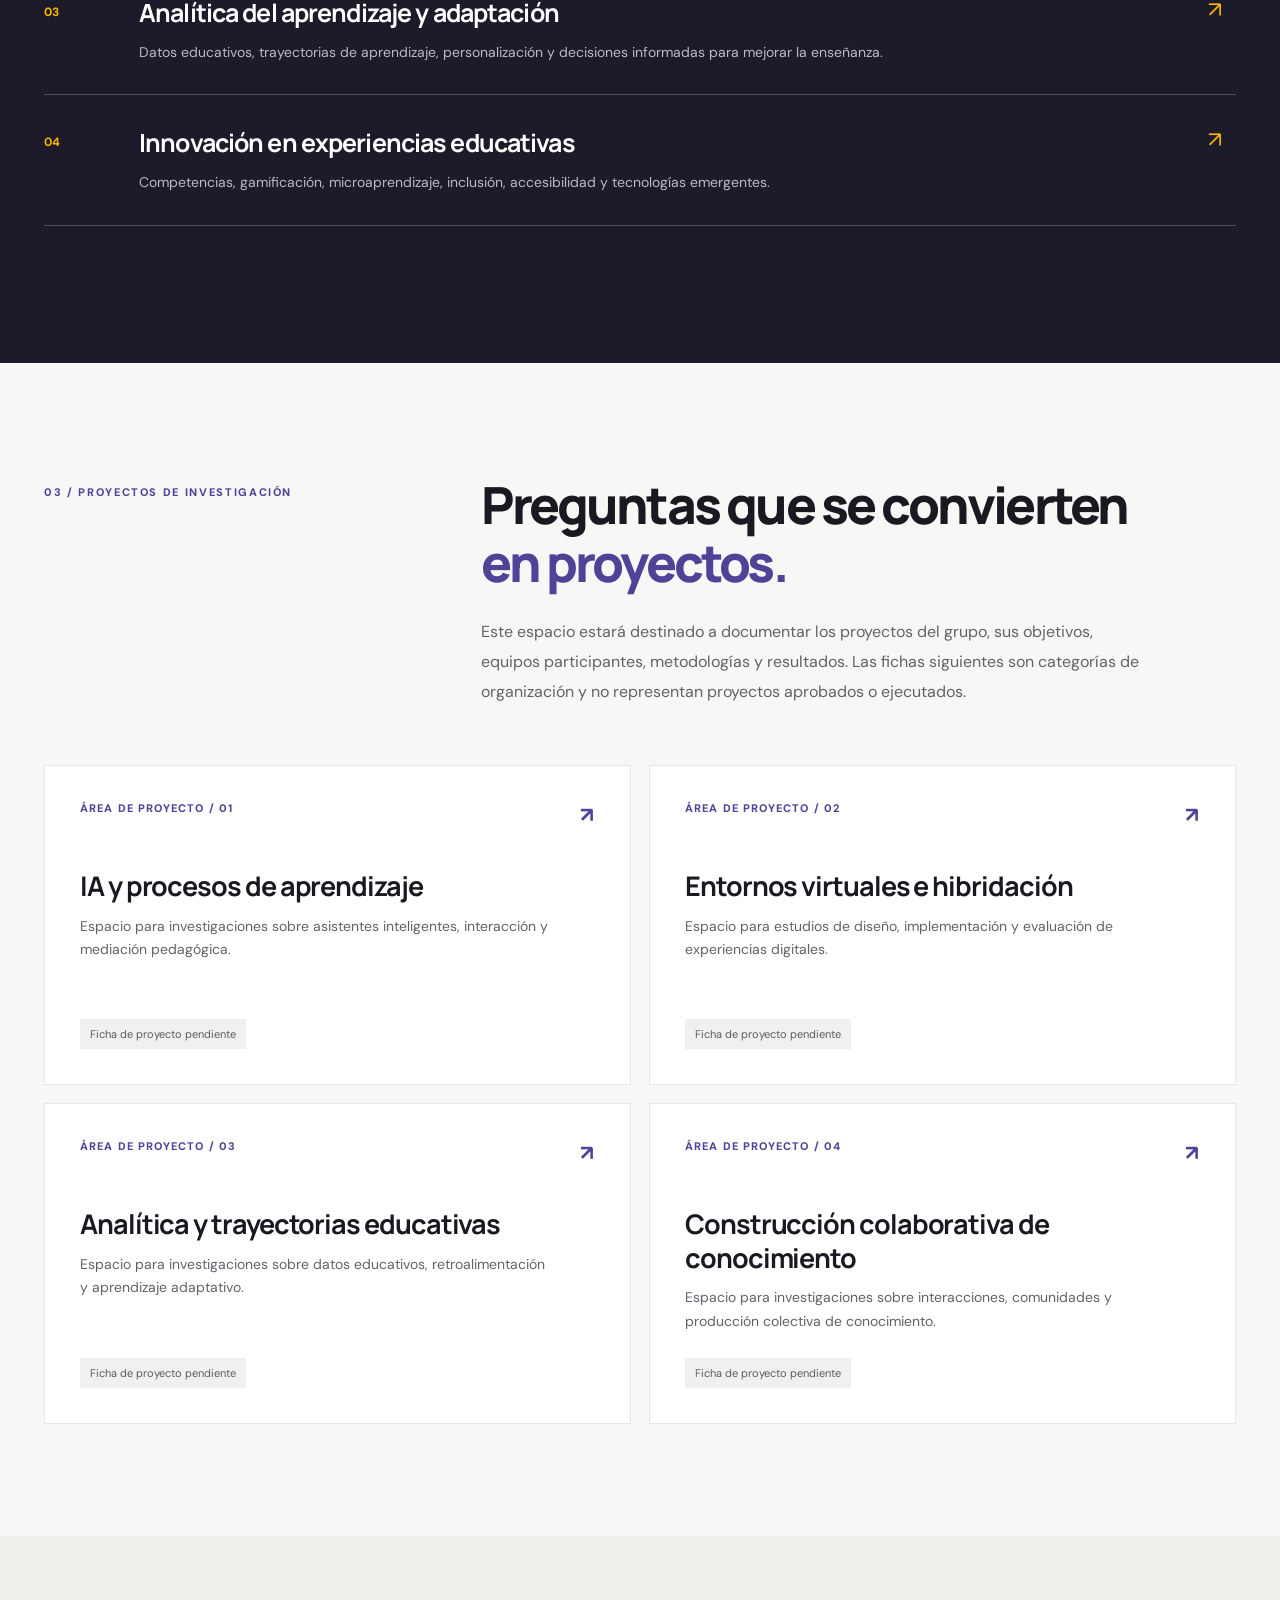
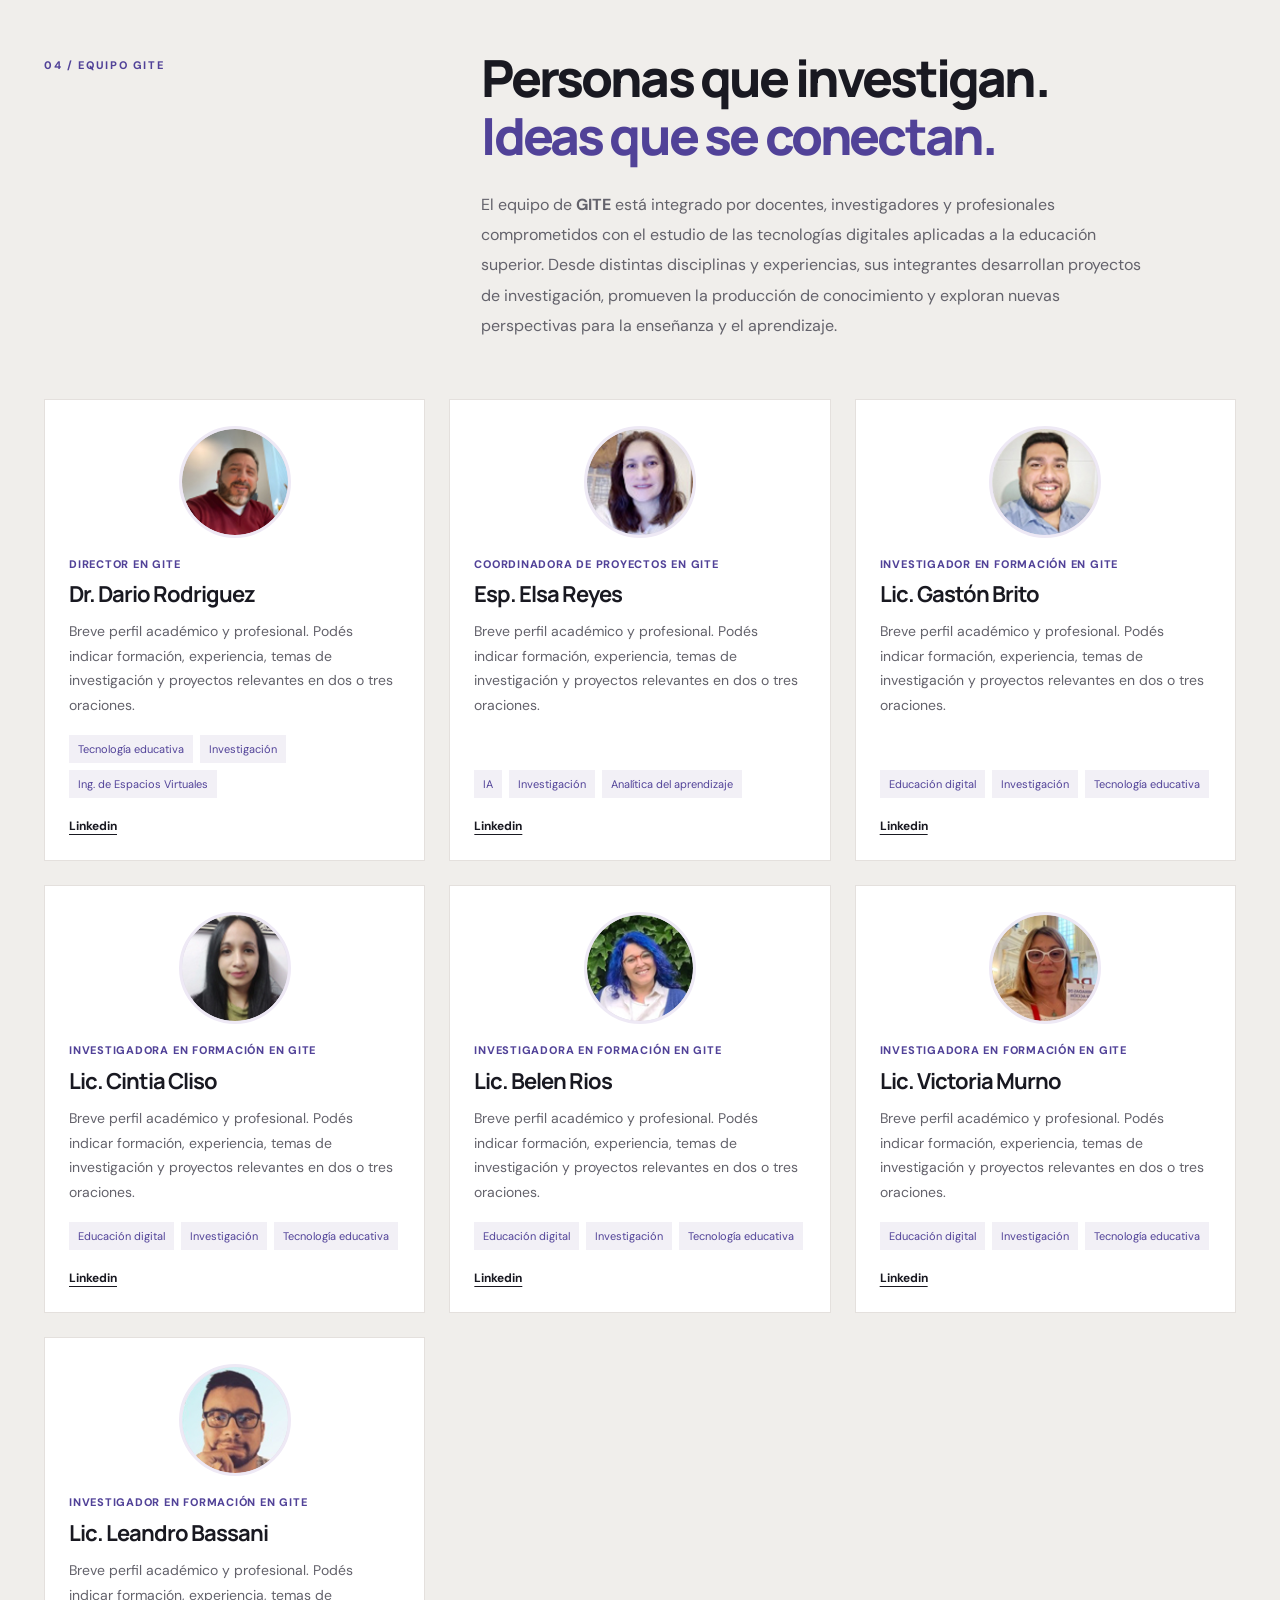
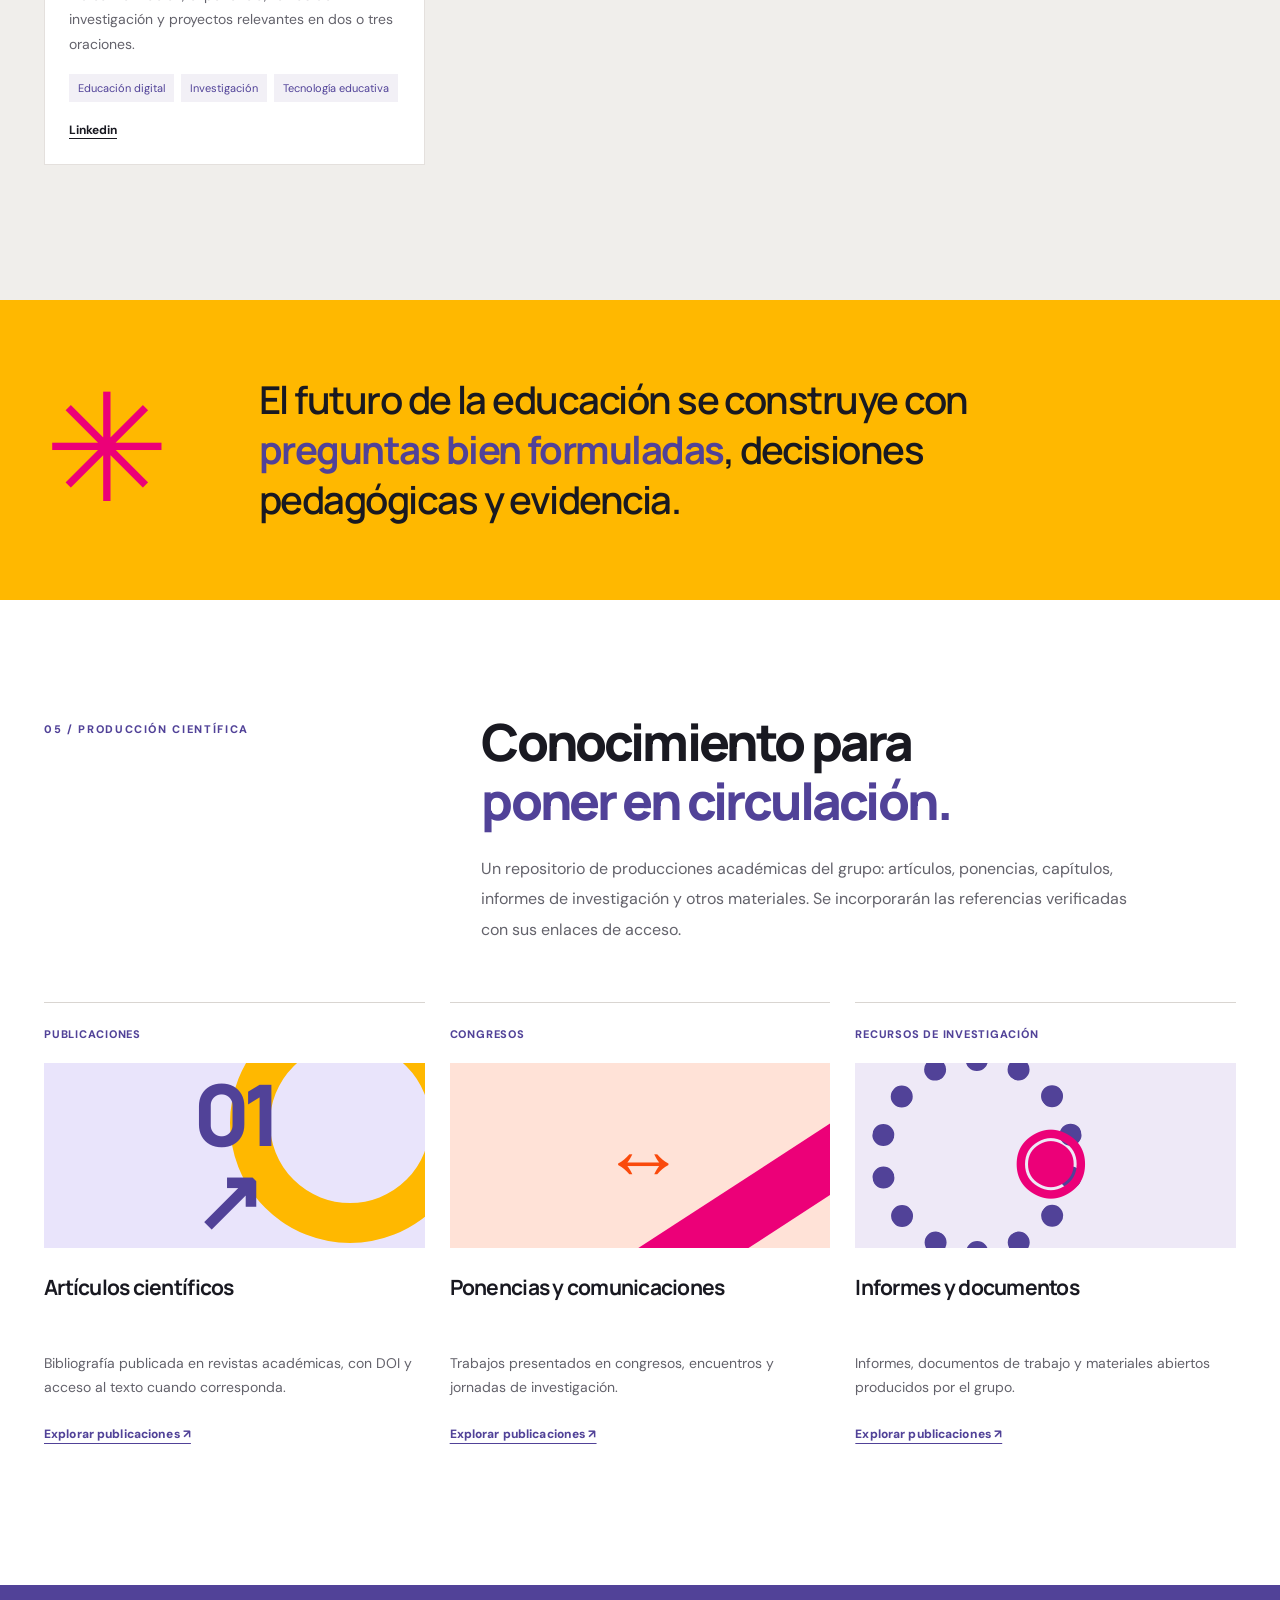
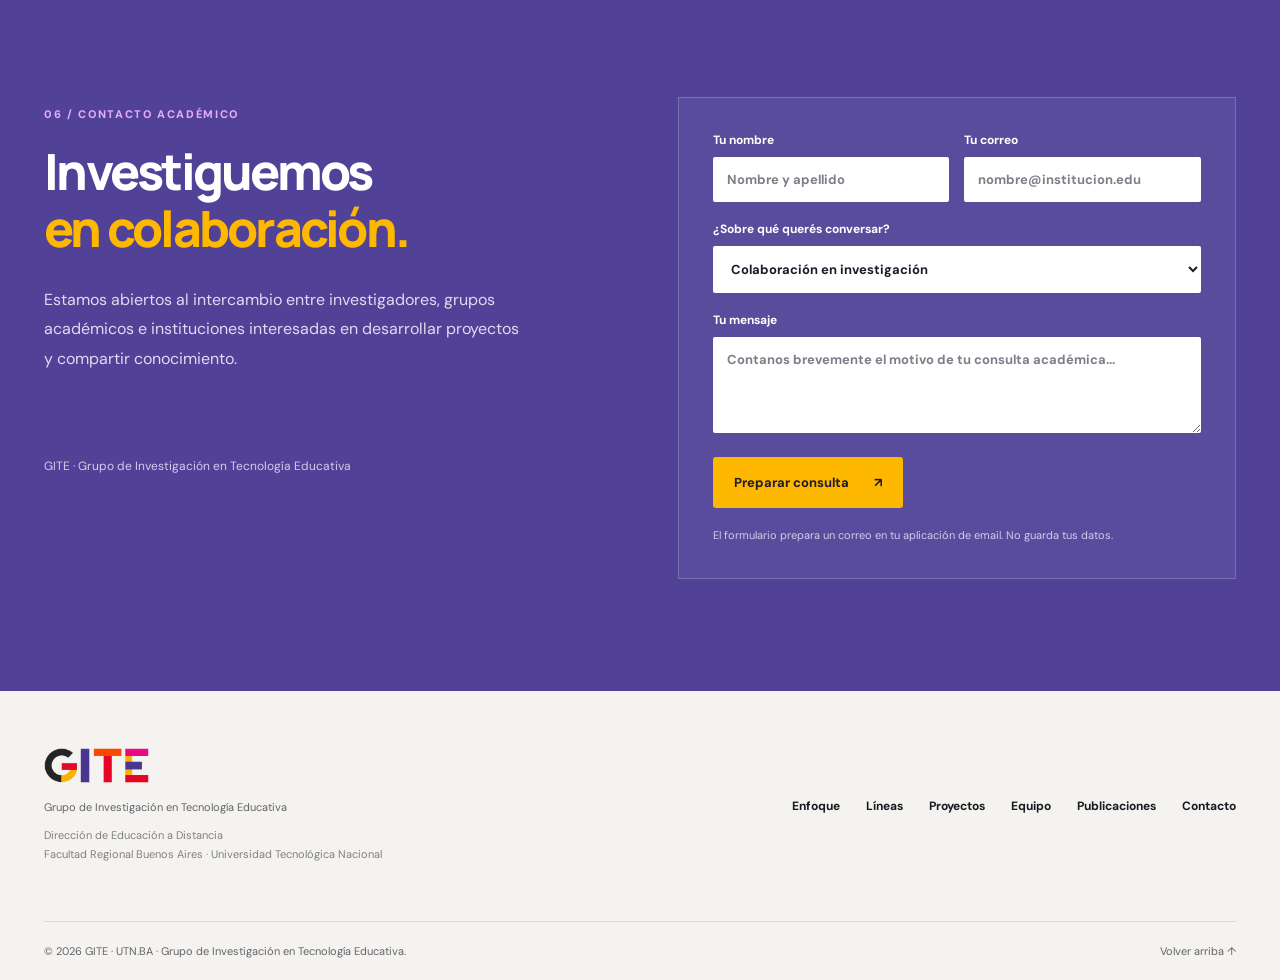
==== commit 2d93dd10: "Fix footer markup and update institution name" ====
--- a/index.html
+++ b/index.html
@@ -59,6 +59,6 @@
 <section class="section-pad perspectives" id="publicaciones"><div class="container"><div class="section-intro reveal"><div class="section-label">05 / PRODUCCIÓN CIENTÍFICA</div><div><h2>Conocimiento para<br/><span>poner en circulación.</span></h2><p>Un repositorio de producciones académicas del grupo: artículos, ponencias, capítulos, informes de investigación y otros materiales. Se incorporarán las referencias verificadas con sus enlaces de acceso.</p></div></div><div class="insight-grid"><article class="insight-card reveal"><span class="insight-category">PUBLICACIONES</span><div aria-hidden="true" class="insight-art art-1"><span>01<br/>↗</span></div><a aria-label="Explorar Artículos científicos" class="publication-card-link" href="articulos-cientificos.html"><h3>Artículos científicos</h3></a><p>Bibliografía publicada en revistas académicas, con DOI y acceso al texto cuando corresponda.</p><a class="publication-card-cta" href="articulos-cientificos.html">Explorar publicaciones ↗</a></article><article class="insight-card reveal"><span class="insight-category">CONGRESOS</span><div aria-hidden="true" class="insight-art art-2"><span>↔</span></div><a aria-label="Explorar Ponencias y comunicaciones" class="publication-card-link" href="ponencias-comunicaciones.html"><h3>Ponencias y comunicaciones</h3></a><p>Trabajos presentados en congresos, encuentros y jornadas de investigación.</p><a class="publication-card-cta" href="ponencias-comunicaciones.html">Explorar publicaciones ↗</a></article><article class="insight-card reveal"><span class="insight-category">RECURSOS DE INVESTIGACIÓN</span><div aria-hidden="true" class="insight-art art-3"><span>◉</span></div><a aria-label="Explorar Informes y documentos" class="publication-card-link" href="informes-documentos.html"><h3>Informes y documentos</h3></a><p>Informes, documentos de trabajo y materiales abiertos producidos por el grupo.</p><a class="publication-card-cta" href="informes-documentos.html">Explorar publicaciones ↗</a></article></div><p class="editor-note"></p></div></section>
 <section class="contact section-pad" id="contacto"><div class="container contact-layout"><div class="reveal"><div class="section-label light">06 / CONTACTO ACADÉMICO</div><h2>Investiguemos<br/><em>en colaboración.</em></h2><p>Estamos abiertos al intercambio entre investigadores, grupos académicos e instituciones interesadas en desarrollar proyectos y compartir conocimiento.</p><div class="contact-mini">GITE · Grupo de Investigación en Tecnología Educativa</div></div><form class="contact-form reveal" id="contact-form"><div class="form-row"><label>Tu nombre<input autocomplete="name" name="nombre" placeholder="Nombre y apellido" required="" type="text"/></label><label>Tu correo<input autocomplete="email" name="email" placeholder="nombre@institucion.edu" required="" type="email"/></label></div><label>¿Sobre qué querés conversar?<select name="tema"><option>Colaboración en investigación</option><option>Proyecto interinstitucional</option><option>Publicaciones y congresos</option><option>Participación académica</option><option>Otra consulta</option></select></label><label>Tu mensaje<textarea name="mensaje" placeholder="Contanos brevemente el motivo de tu consulta académica..." required="" rows="4"></textarea></label><button class="btn btn-light" type="submit">Preparar consulta <span aria-hidden="true">↗</span></button><p aria-live="polite" class="form-hint" id="form-status" role="status">El formulario prepara un correo en tu aplicación de email. No guarda tus datos.</p></form></div></section>
 </main>
-<footer class="footer"><div class="container footer-main"><div class="footer-brand"><img alt="GITE" height="50" src="assets/gite-logo.png" width="136"/><p>Grupo de Investigación en Tecnología Educativa</p><p class="footer-institution">Dirección de Educación a Distancia<br/>Facultad Regional Buenos Aires · Universidad Tecnológica Nacional (UTN.BA)</p></div><div class="footer-links"><a href="#enfoque">Enfoque</a><a href="#investigacion">Líneas</a><a href="#proyectos">Proyectos</a><a href="#equipo">Equipo</a><a href="#publicaciones">Publicaciones</a><a href="#contacto">Contacto</a></div></div><div class="container footer-bottom"><span>© <span id="year"></span> GITE · UTN.BA · Grupo de Investigación en Tecnología Educativa.</span><a href="#inicio">Volver arriba ↑</a></div></footer>
+<footer class="footer"><div class="container footer-main"><div class="footer-brand"><img alt="GITE" height="50" src="assets/gite-logo.png" width="136"/><p>Grupo de Investigación en Tecnología Educativa</p><p class="footer-institution">Dirección de Educación a Distancia<br/>Facultad Regional Buenos Aires · Universidad Tecnológica Nacional</p></div><div class="footer-links"><a href="#enfoque">Enfoque</a><a href="#investigacion">Líneas</a><a href="#proyectos">Proyectos</a><a href="#equipo">Equipo</a><a href="#publicaciones">Publicaciones</a><a href="#contacto">Contacto</a></div></div><div class="container footer-bottom"><span>© <span id="year"></span> GITE · UTN.BA · Grupo de Investigación en Tecnología Educativa.</span><a href="#inicio">Volver arriba ↑</a></div></footer>
 </body>
 </html>
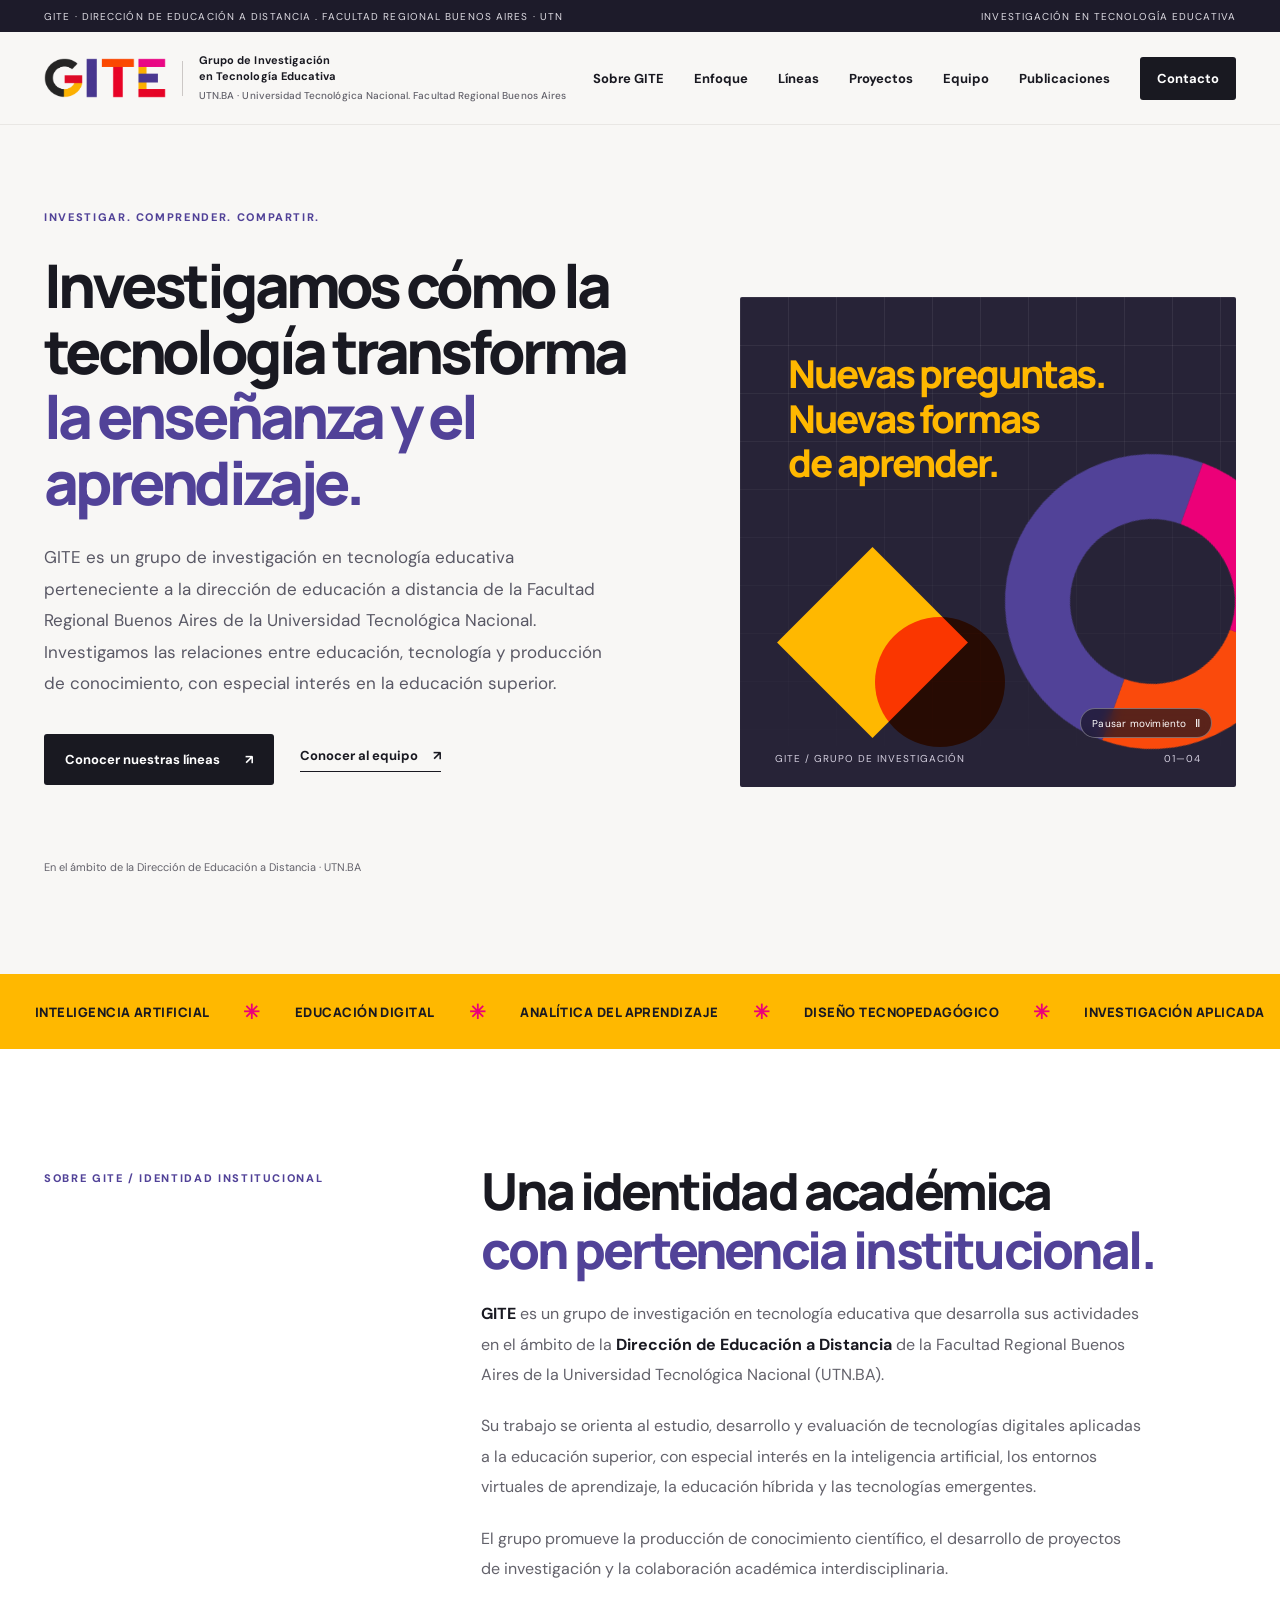
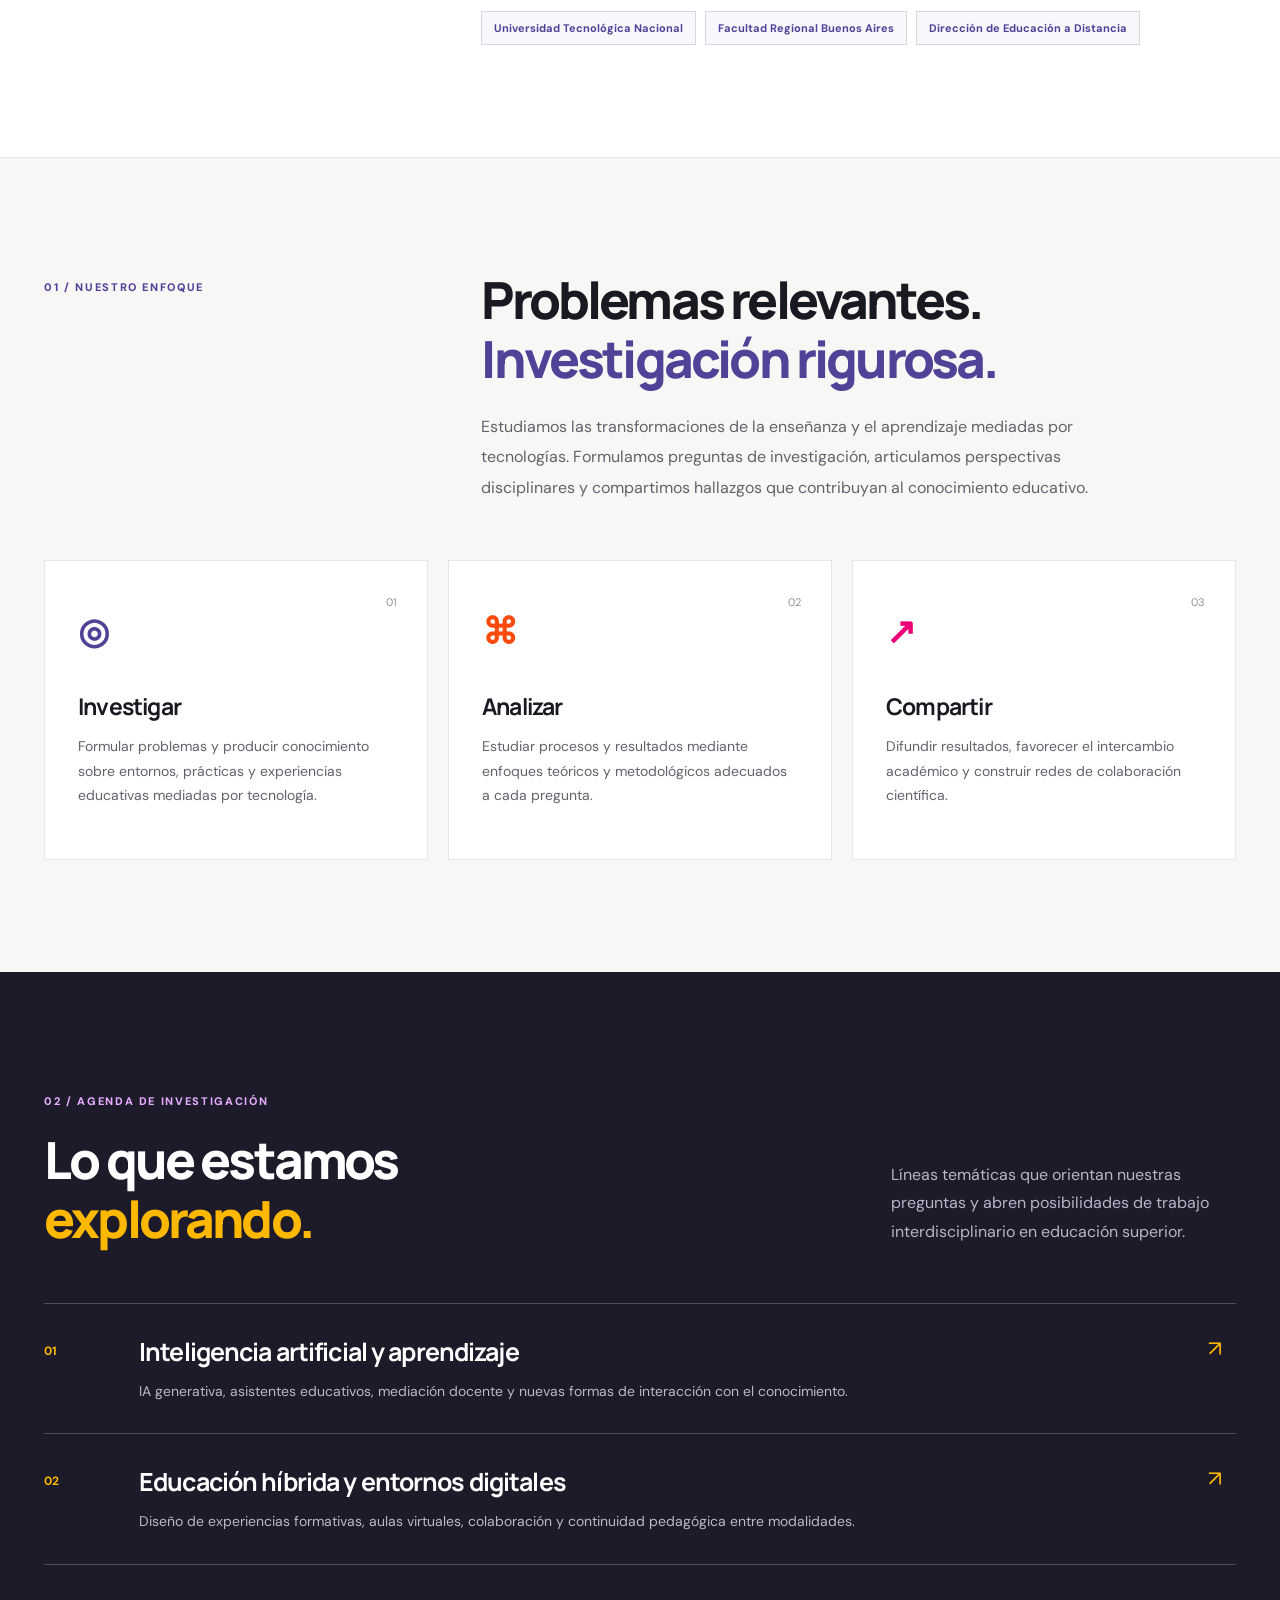
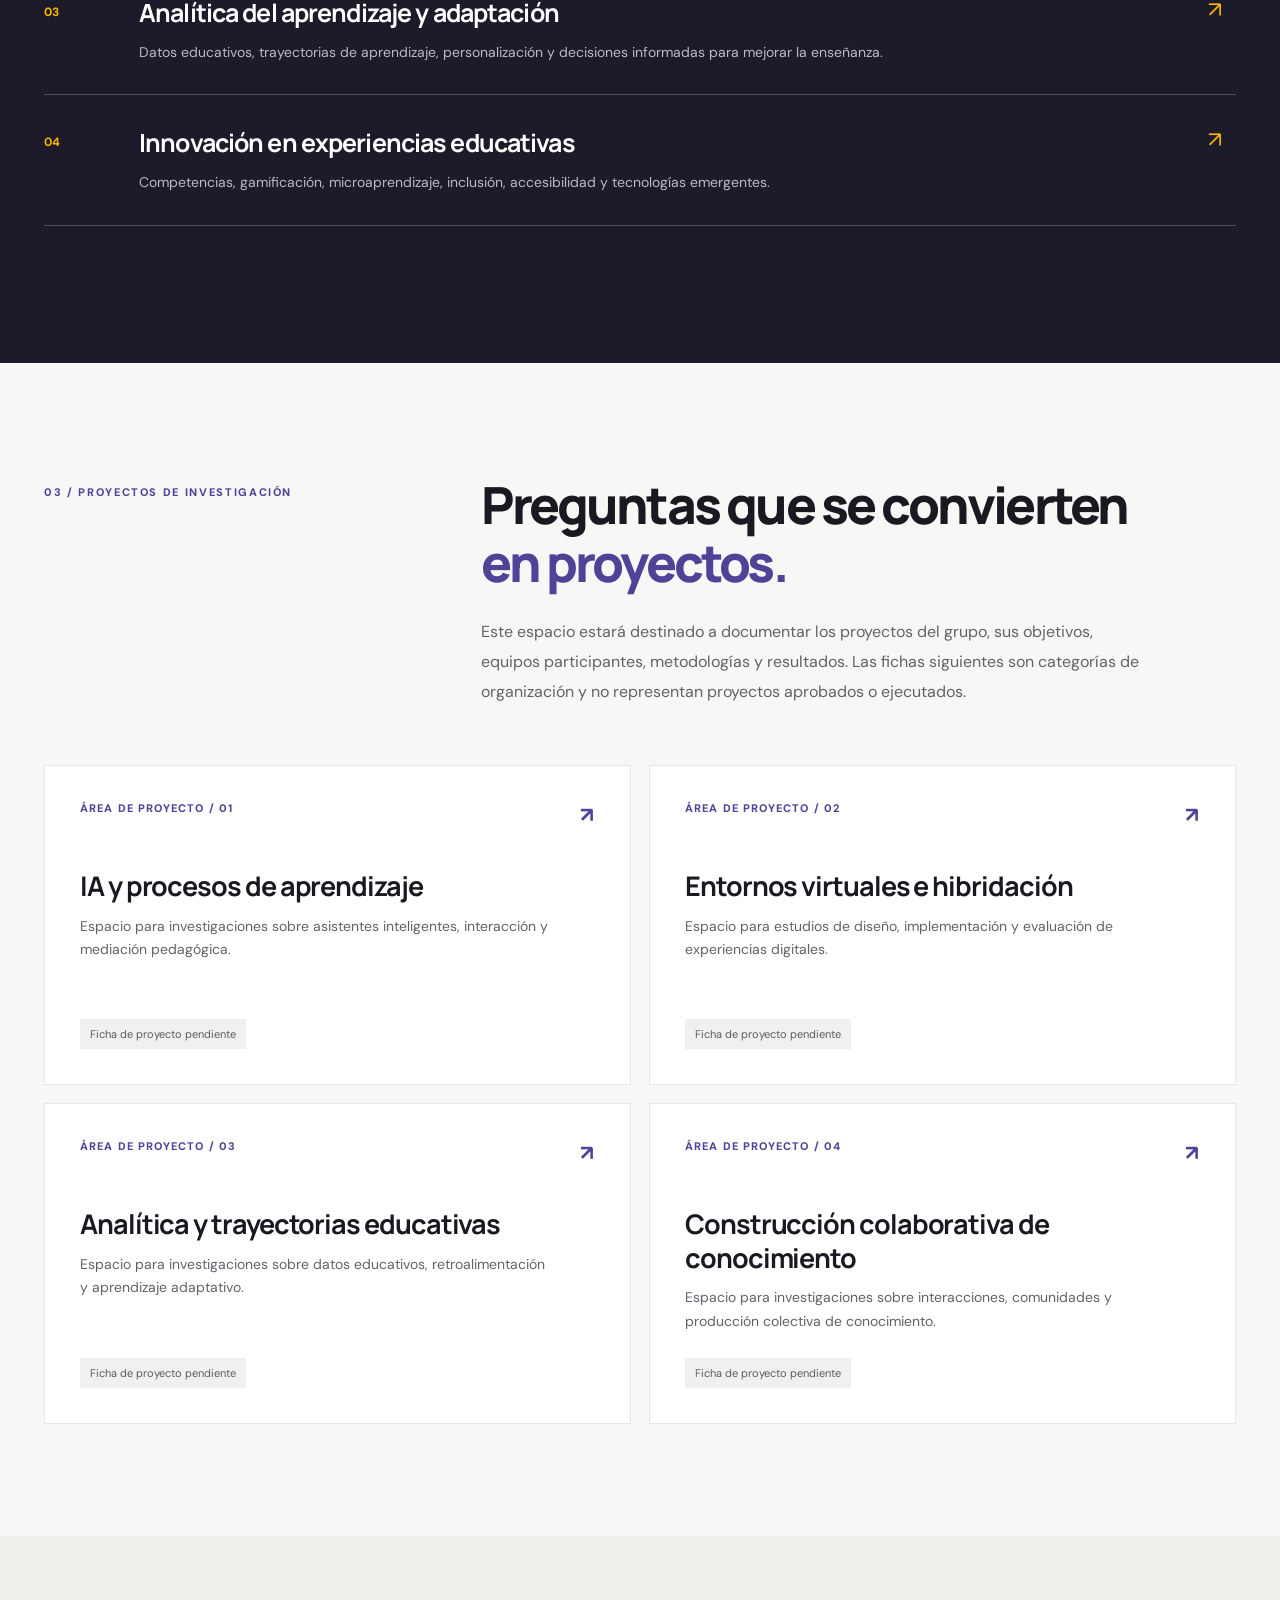
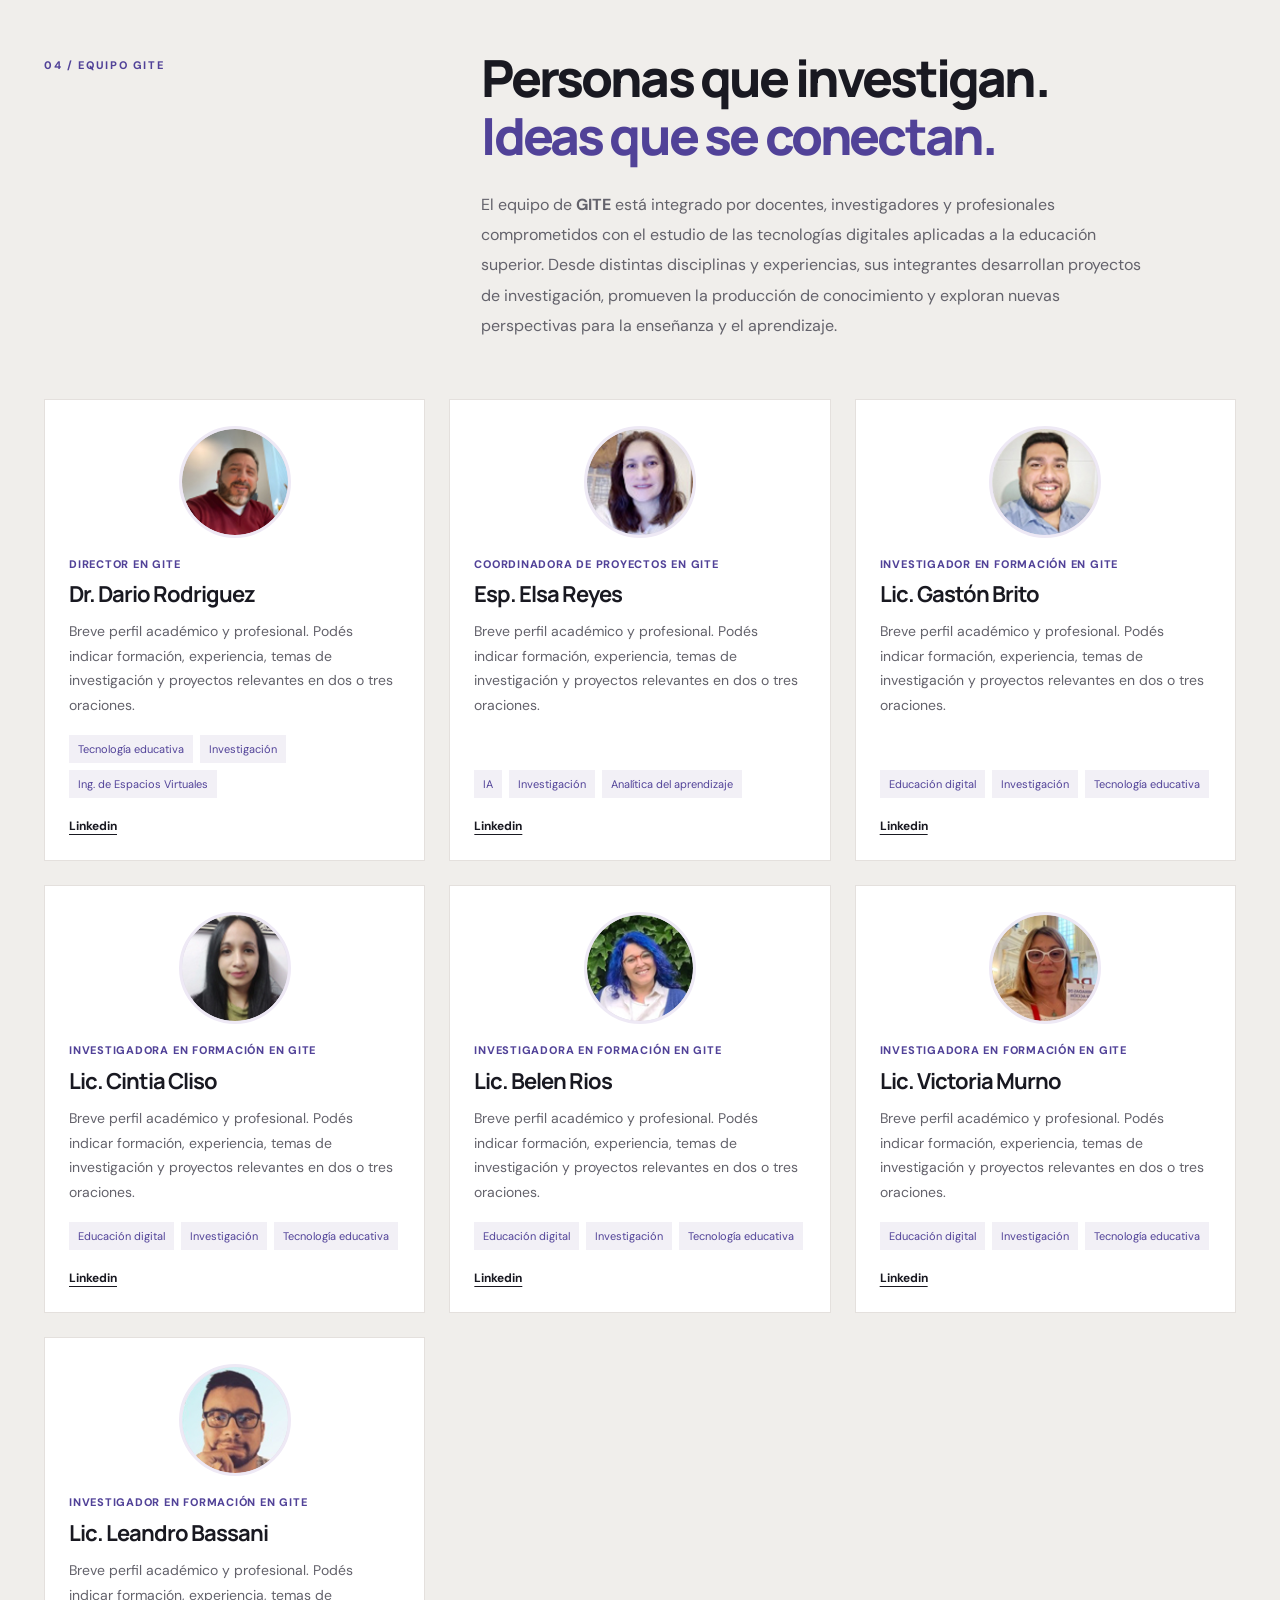
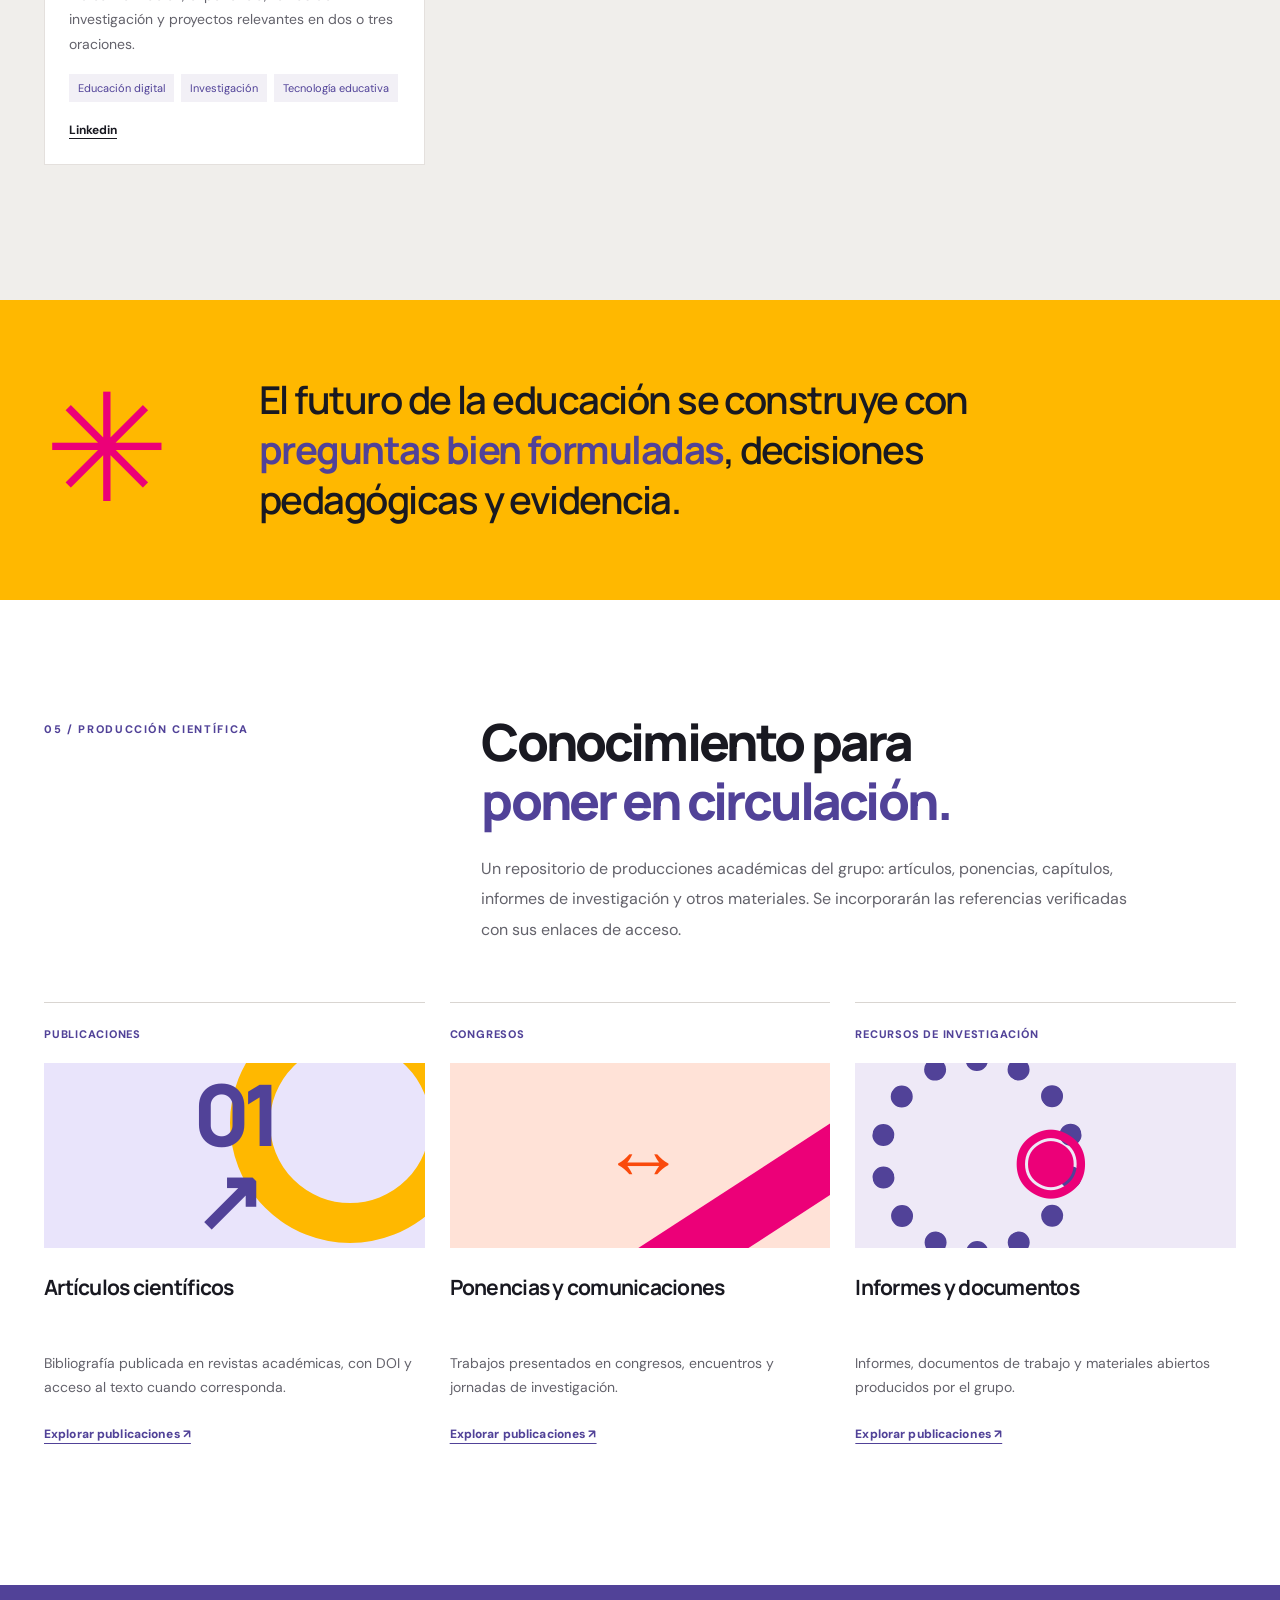
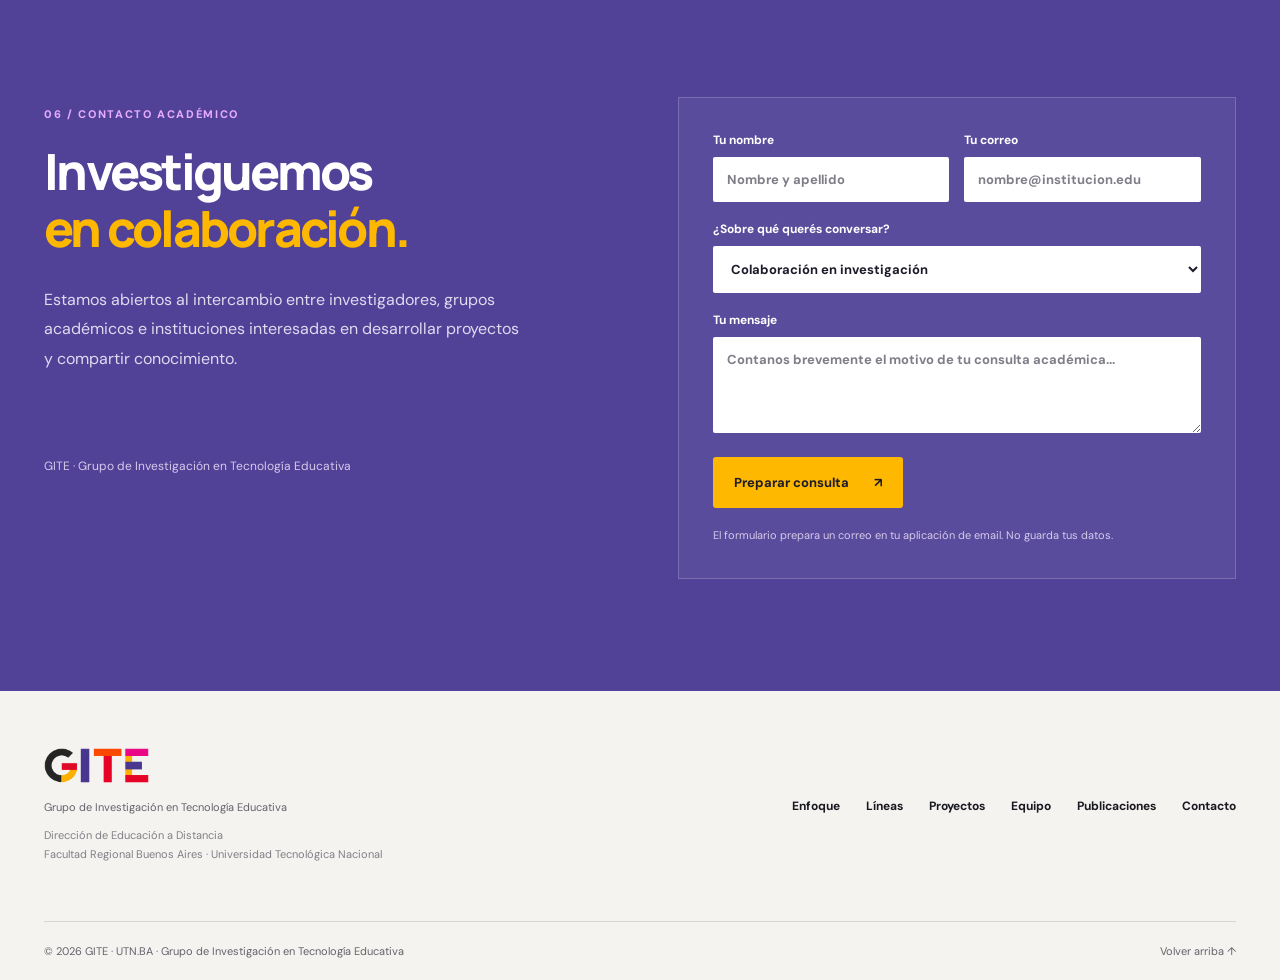
==== commit e02912cf: "Update index.html" ====
--- a/index.html
+++ b/index.html
@@ -59,6 +59,6 @@
 <section class="section-pad perspectives" id="publicaciones"><div class="container"><div class="section-intro reveal"><div class="section-label">05 / PRODUCCIÓN CIENTÍFICA</div><div><h2>Conocimiento para<br/><span>poner en circulación.</span></h2><p>Un repositorio de producciones académicas del grupo: artículos, ponencias, capítulos, informes de investigación y otros materiales. Se incorporarán las referencias verificadas con sus enlaces de acceso.</p></div></div><div class="insight-grid"><article class="insight-card reveal"><span class="insight-category">PUBLICACIONES</span><div aria-hidden="true" class="insight-art art-1"><span>01<br/>↗</span></div><a aria-label="Explorar Artículos científicos" class="publication-card-link" href="articulos-cientificos.html"><h3>Artículos científicos</h3></a><p>Bibliografía publicada en revistas académicas, con DOI y acceso al texto cuando corresponda.</p><a class="publication-card-cta" href="articulos-cientificos.html">Explorar publicaciones ↗</a></article><article class="insight-card reveal"><span class="insight-category">CONGRESOS</span><div aria-hidden="true" class="insight-art art-2"><span>↔</span></div><a aria-label="Explorar Ponencias y comunicaciones" class="publication-card-link" href="ponencias-comunicaciones.html"><h3>Ponencias y comunicaciones</h3></a><p>Trabajos presentados en congresos, encuentros y jornadas de investigación.</p><a class="publication-card-cta" href="ponencias-comunicaciones.html">Explorar publicaciones ↗</a></article><article class="insight-card reveal"><span class="insight-category">RECURSOS DE INVESTIGACIÓN</span><div aria-hidden="true" class="insight-art art-3"><span>◉</span></div><a aria-label="Explorar Informes y documentos" class="publication-card-link" href="informes-documentos.html"><h3>Informes y documentos</h3></a><p>Informes, documentos de trabajo y materiales abiertos producidos por el grupo.</p><a class="publication-card-cta" href="informes-documentos.html">Explorar publicaciones ↗</a></article></div><p class="editor-note"></p></div></section>
 <section class="contact section-pad" id="contacto"><div class="container contact-layout"><div class="reveal"><div class="section-label light">06 / CONTACTO ACADÉMICO</div><h2>Investiguemos<br/><em>en colaboración.</em></h2><p>Estamos abiertos al intercambio entre investigadores, grupos académicos e instituciones interesadas en desarrollar proyectos y compartir conocimiento.</p><div class="contact-mini">GITE · Grupo de Investigación en Tecnología Educativa</div></div><form class="contact-form reveal" id="contact-form"><div class="form-row"><label>Tu nombre<input autocomplete="name" name="nombre" placeholder="Nombre y apellido" required="" type="text"/></label><label>Tu correo<input autocomplete="email" name="email" placeholder="nombre@institucion.edu" required="" type="email"/></label></div><label>¿Sobre qué querés conversar?<select name="tema"><option>Colaboración en investigación</option><option>Proyecto interinstitucional</option><option>Publicaciones y congresos</option><option>Participación académica</option><option>Otra consulta</option></select></label><label>Tu mensaje<textarea name="mensaje" placeholder="Contanos brevemente el motivo de tu consulta académica..." required="" rows="4"></textarea></label><button class="btn btn-light" type="submit">Preparar consulta <span aria-hidden="true">↗</span></button><p aria-live="polite" class="form-hint" id="form-status" role="status">El formulario prepara un correo en tu aplicación de email. No guarda tus datos.</p></form></div></section>
 </main>
-<footer class="footer"><div class="container footer-main"><div class="footer-brand"><img alt="GITE" height="50" src="assets/gite-logo.png" width="136"/><p>Grupo de Investigación en Tecnología Educativa</p><p class="footer-institution">Dirección de Educación a Distancia<br/>Facultad Regional Buenos Aires · Universidad Tecnológica Nacional</p></div><div class="footer-links"><a href="#enfoque">Enfoque</a><a href="#investigacion">Líneas</a><a href="#proyectos">Proyectos</a><a href="#equipo">Equipo</a><a href="#publicaciones">Publicaciones</a><a href="#contacto">Contacto</a></div></div><div class="container footer-bottom"><span>© <span id="year"></span> GITE · UTN.BA · Grupo de Investigación en Tecnología Educativa.</span><a href="#inicio">Volver arriba ↑</a></div></footer>
+<footer class="footer"><div class="container footer-main"><div class="footer-brand"><img alt="GITE" height="50" src="assets/gite-logo.png" width="136"/><p>Grupo de Investigación en Tecnología Educativa</p><p class="footer-institution">Dirección de Educación a Distancia<br/>Facultad Regional Buenos Aires · Universidad Tecnológica Nacional</p></div><div class="footer-links"><a href="#enfoque">Enfoque</a><a href="#investigacion">Líneas</a><a href="#proyectos">Proyectos</a><a href="#equipo">Equipo</a><a href="#publicaciones">Publicaciones</a><a href="#contacto">Contacto</a></div></div><div class="container footer-bottom"><span>© <span id="year"></span> GITE · UTN.BA · Grupo de Investigación en Tecnología Educativa</span><a href="#inicio">Volver arriba ↑</a></div></footer>
 </body>
 </html>
